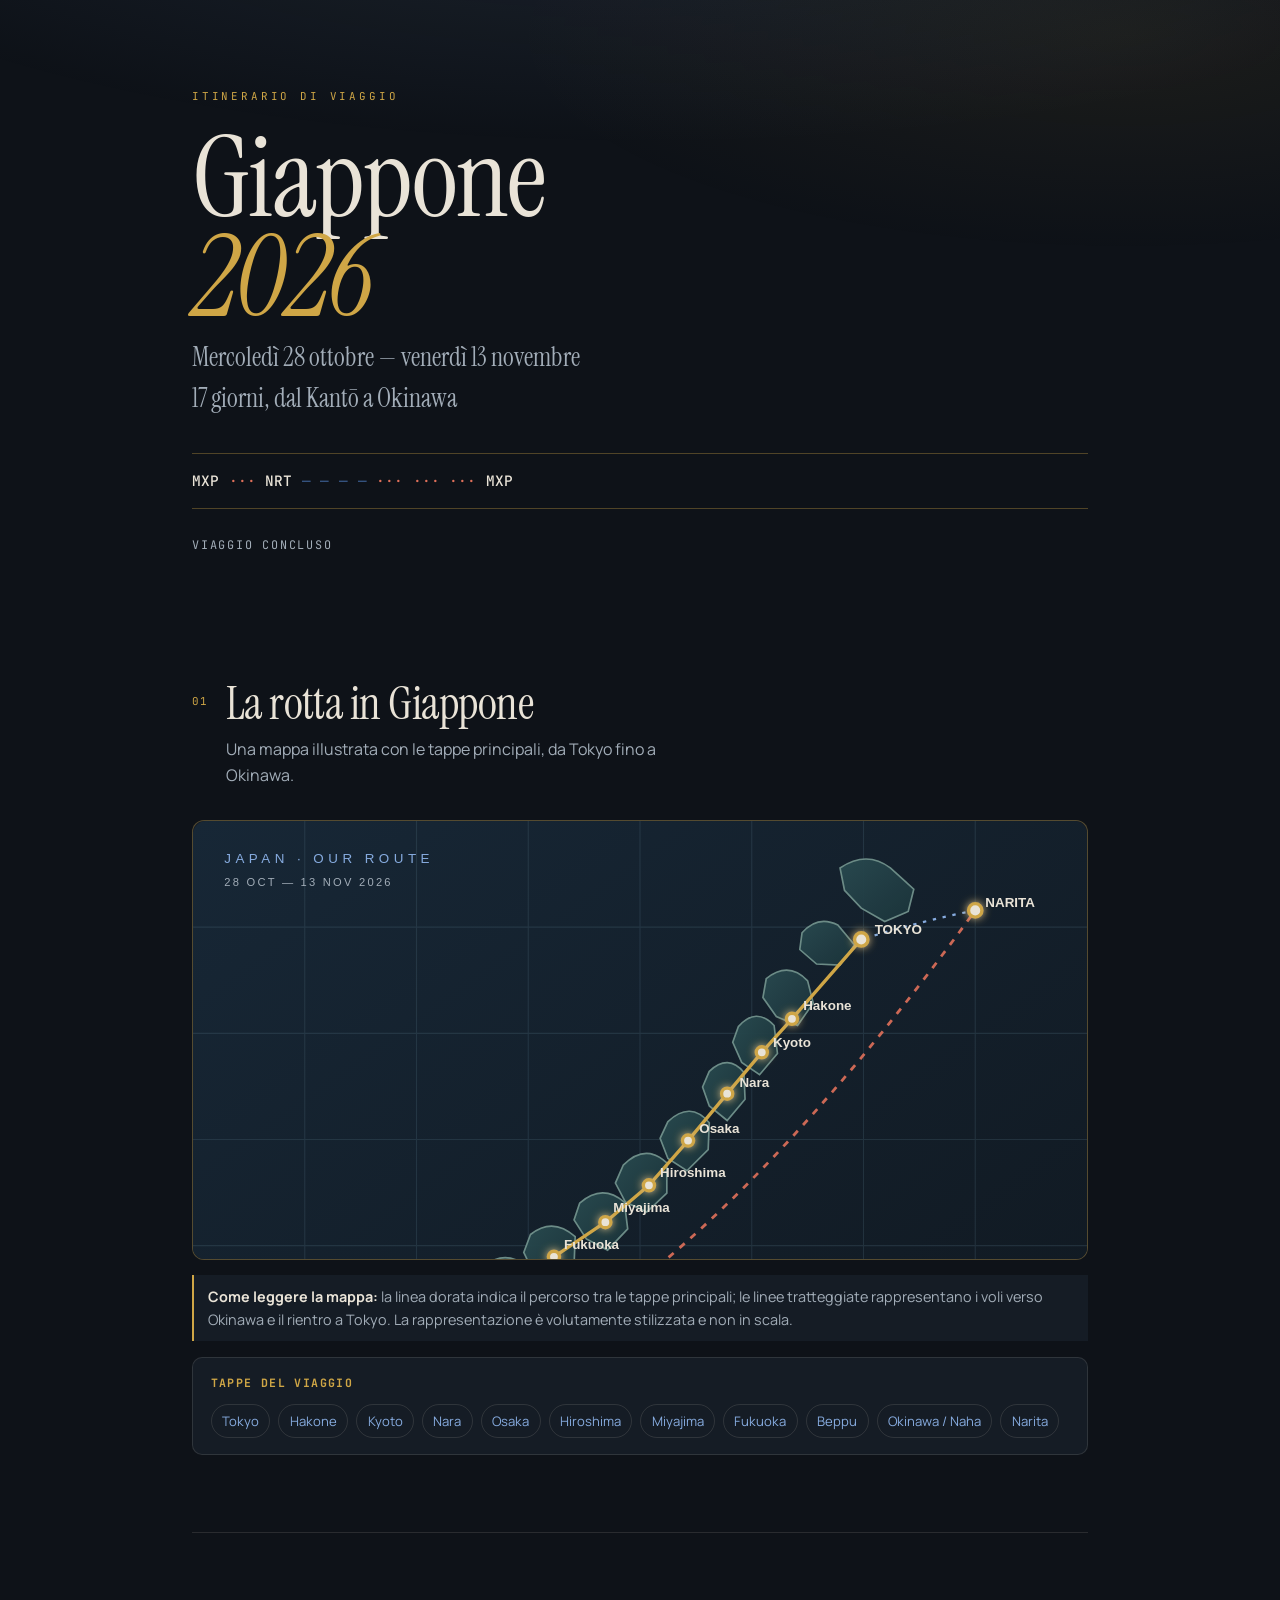
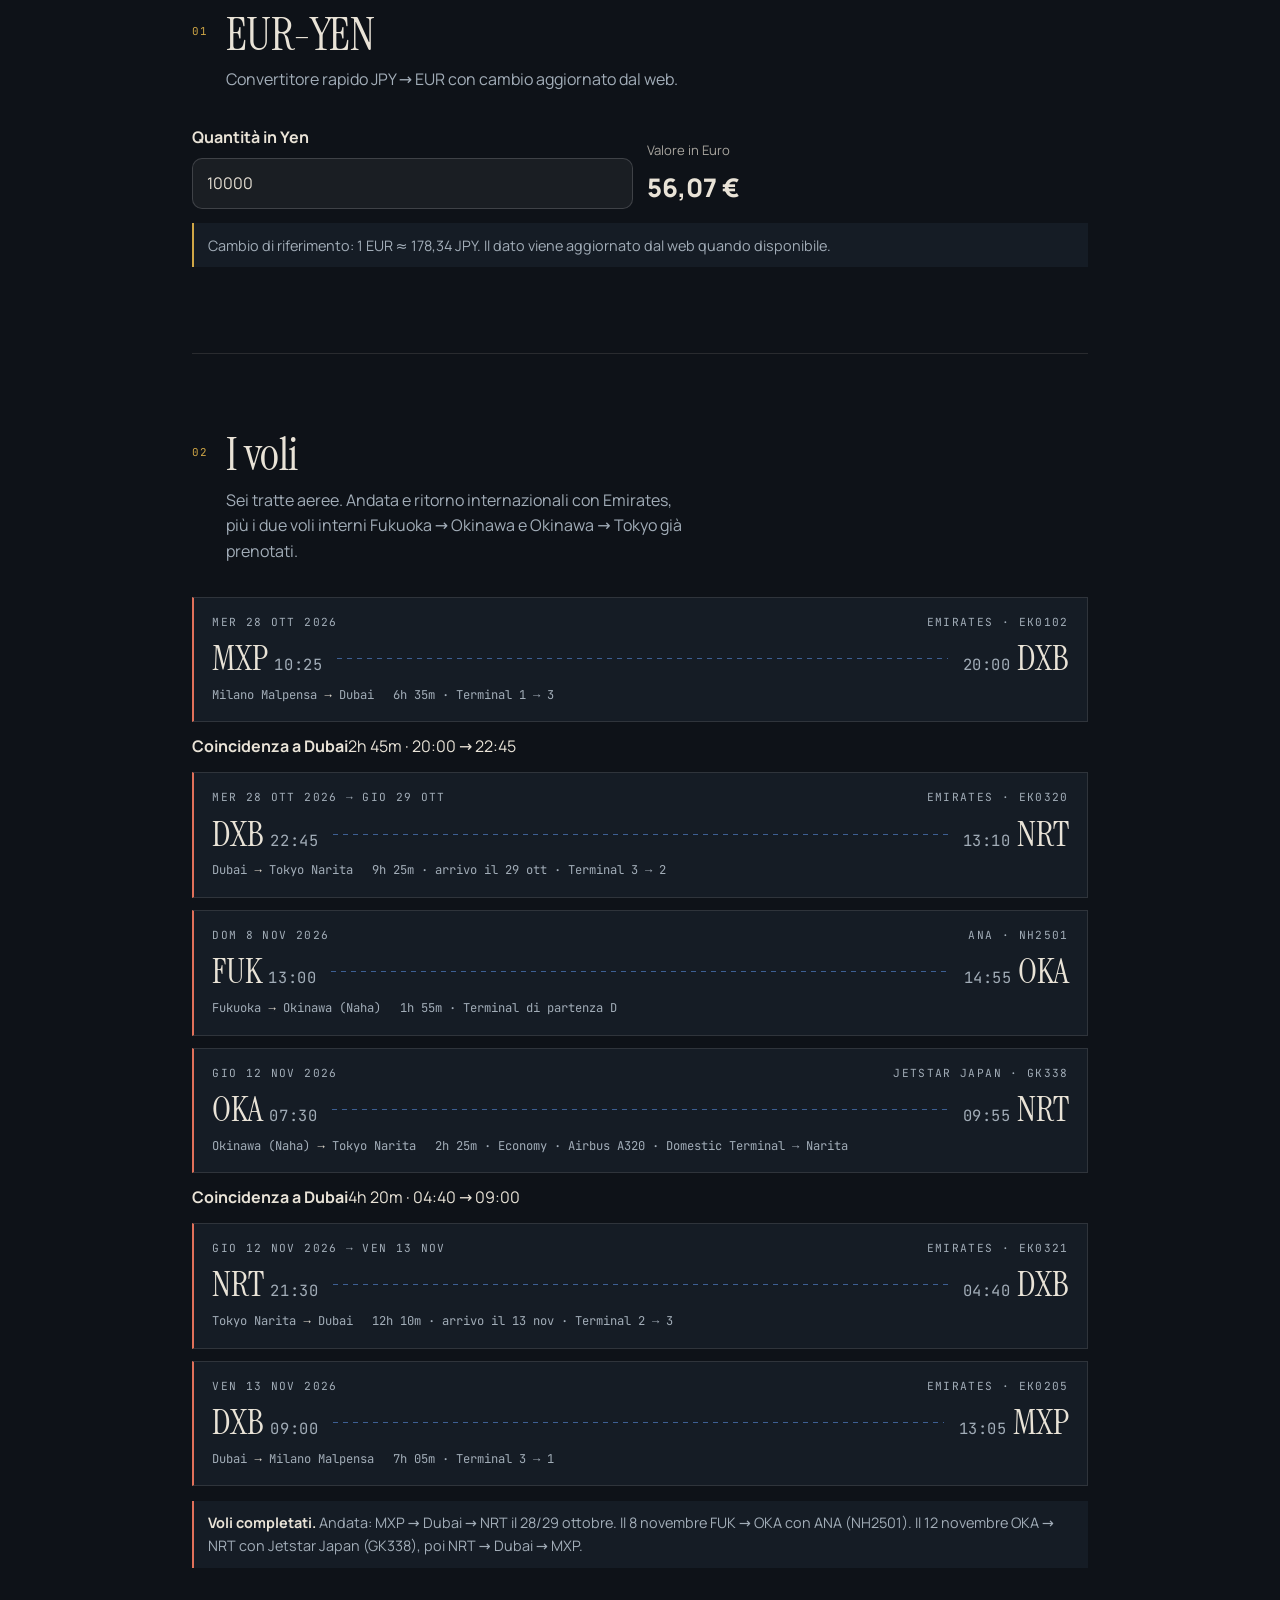
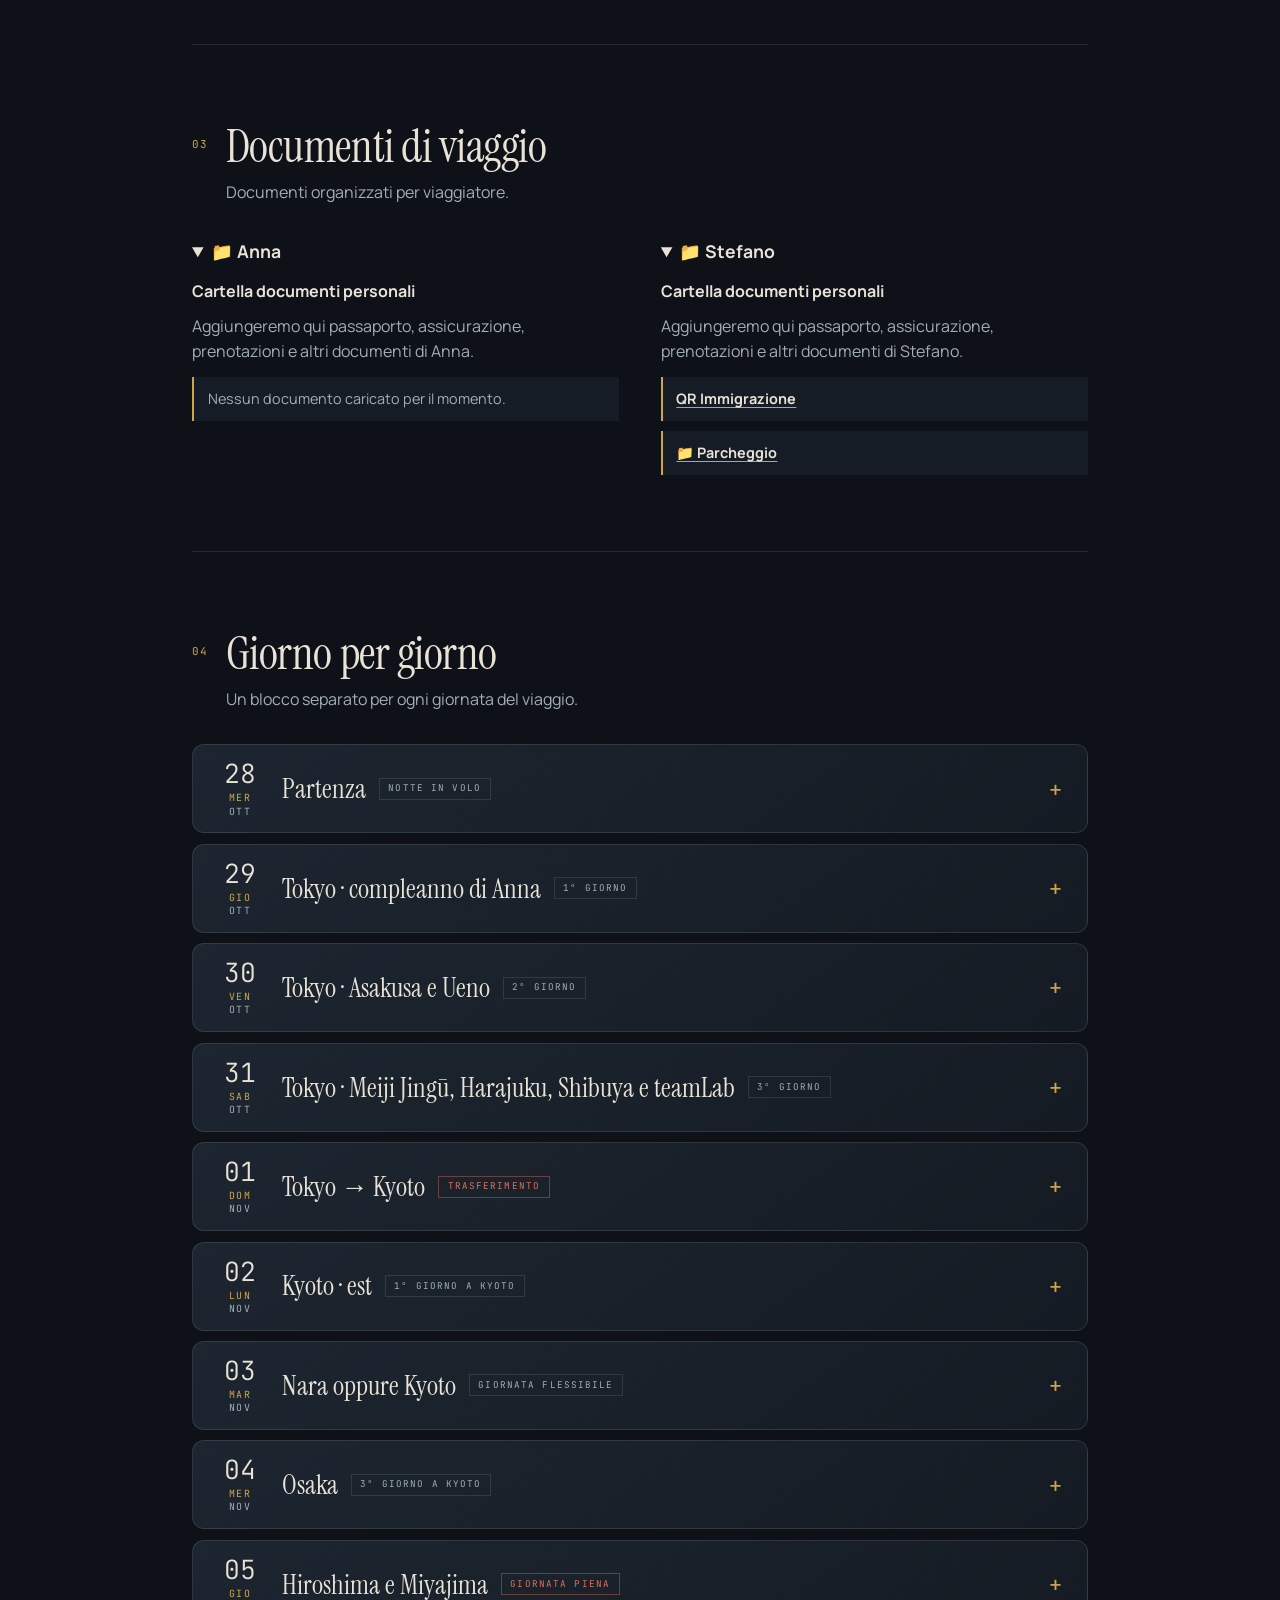
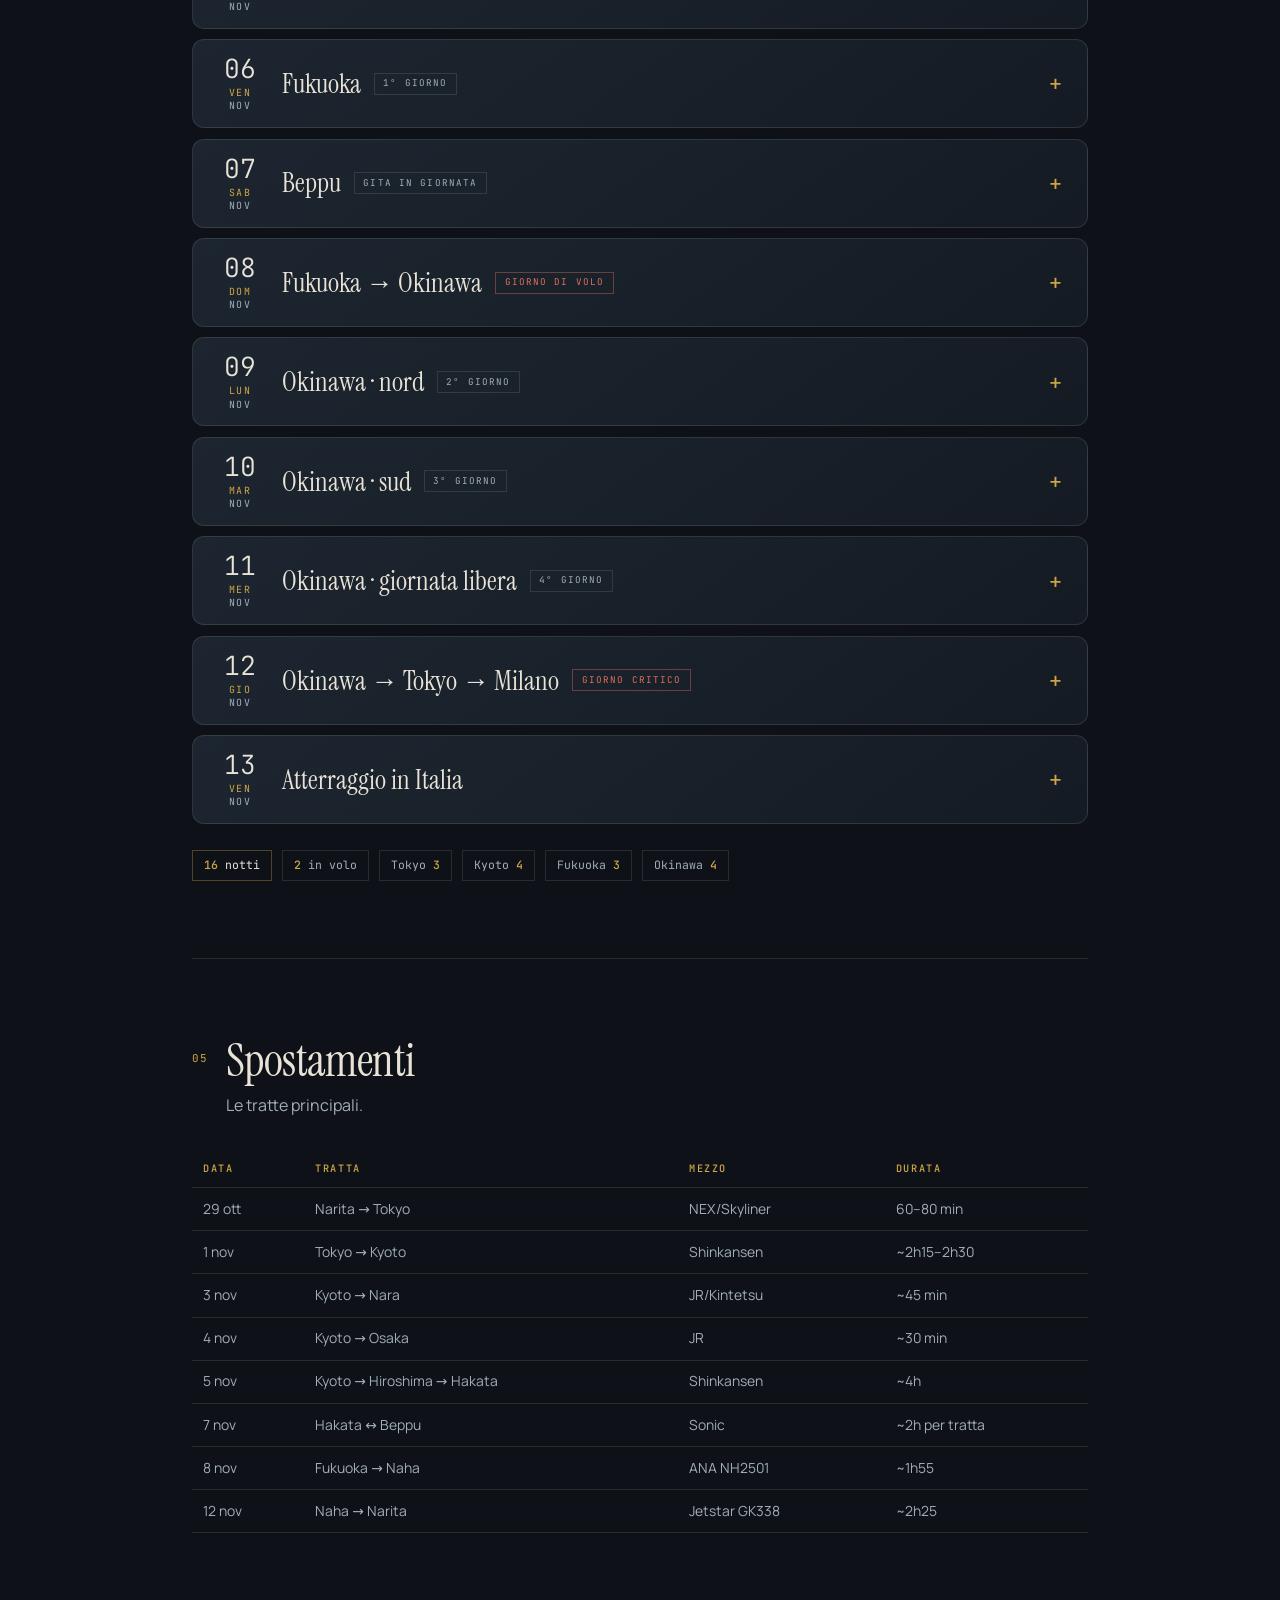
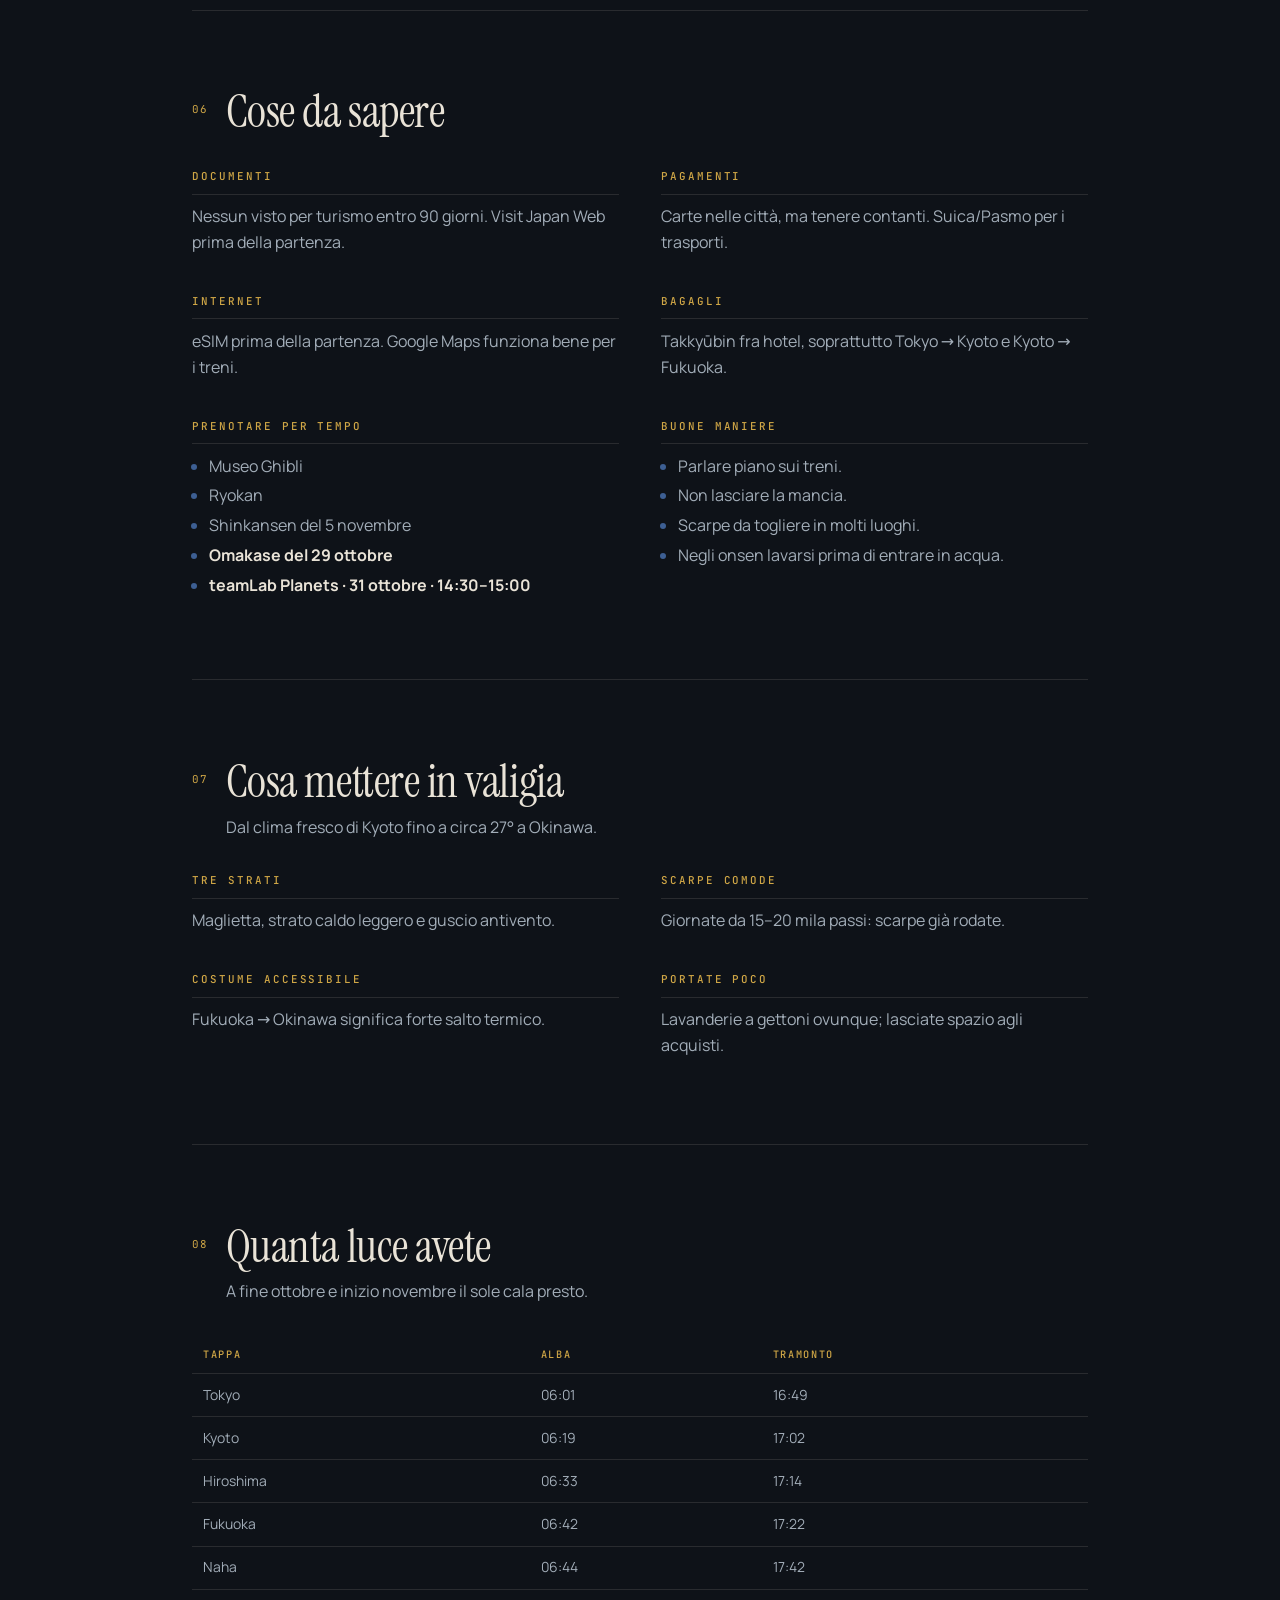
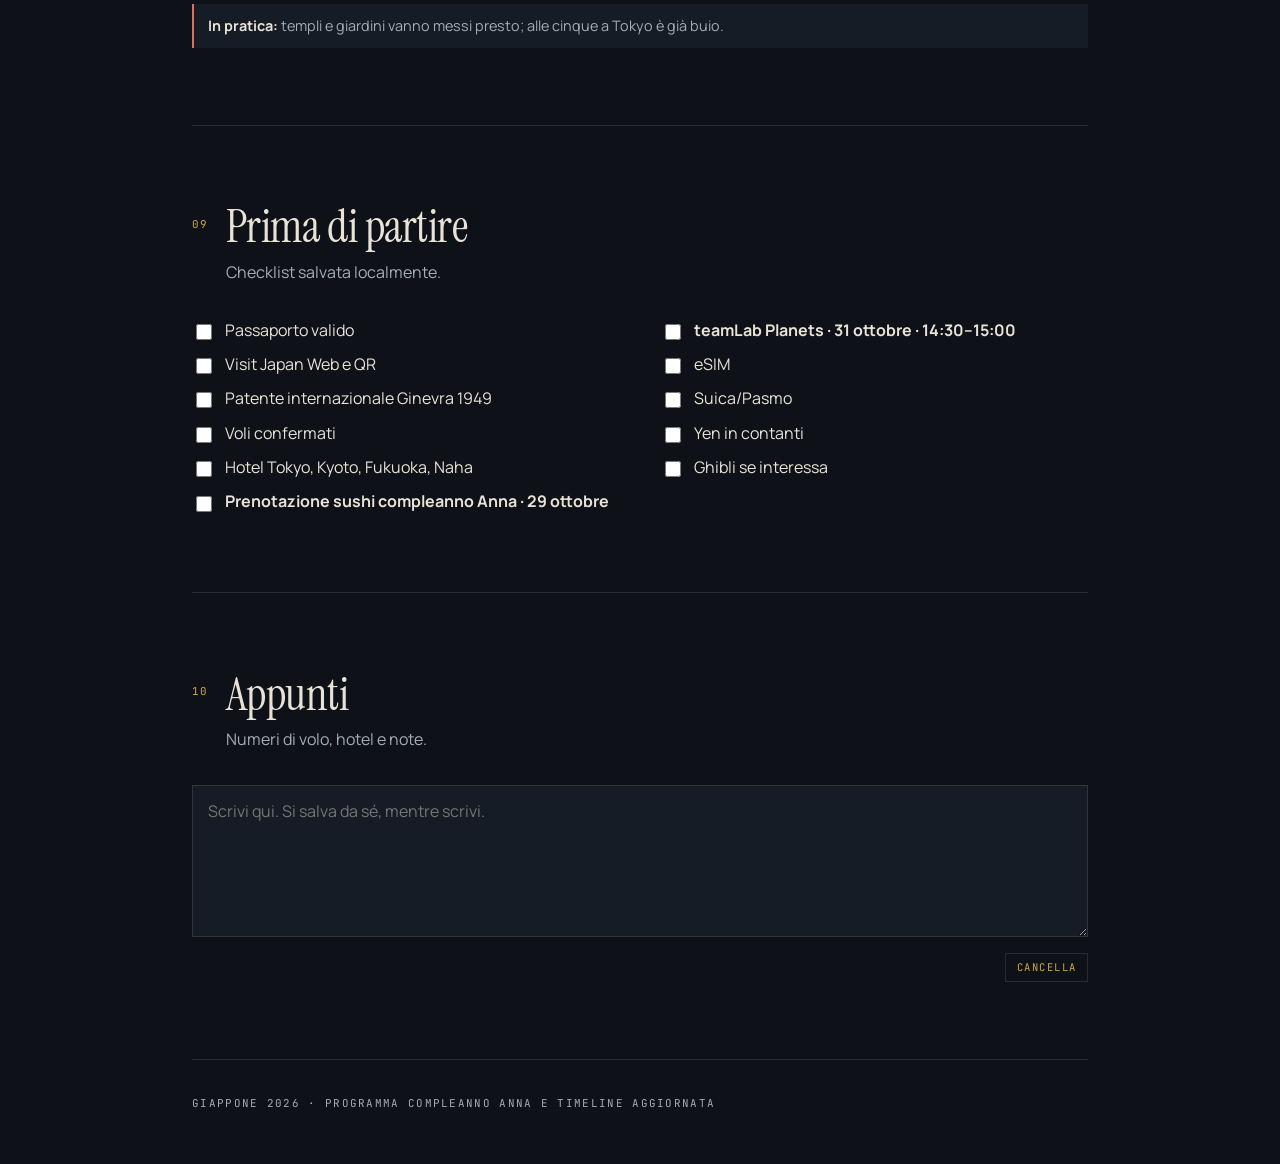
==== index.html @ b6f072f6 "Replace Google Maps embed with illustrated Japan route map" ====
<!DOCTYPE html>
<html lang="it">
<head>
<meta charset="utf-8">
<meta name="viewport" content="width=device-width, initial-scale=1">
<meta name="theme-color" content="#0e1218">
<title>Giappone 2026 · 28 ottobre – 13 novembre</title>
<meta name="description" content="Itinerario del viaggio in Giappone: Tokyo, Kyoto, Osaka, Nara, Hiroshima, Miyajima, Fukuoka, Beppu, Okinawa.">
<link rel="stylesheet" href="assets/fonts.css">
<link rel="stylesheet" href="assets/site.css">
</head>
<body>
<div class="wrap">
<header class="hero"><p class="eyebrow">Itinerario di viaggio</p><h1>Giappone<br><em>2026</em></h1><p class="dates">Mercoledì 28 ottobre — venerdì 13 novembre<br>17 giorni, dal Kantō a Okinawa</p><div class="routestrip"><b>MXP</b><i class="air">···</i><b>NRT</b><i>—</i><i>—</i><i>—</i><i>—</i><i class="air">···</i><i class="air">···</i><i class="air">···</i><b>MXP</b></div><p class="counter" id="counter"></p></header>
<section id="mappa-viaggio">
<div class="shead"><span class="idx">01</span><div><h2>La rotta in Giappone</h2><p>Una mappa illustrata con le tappe principali, da Tokyo fino a Okinawa.</p></div></div>
<div class="map-frame illustrated-map" role="img" aria-label="Mappa stilizzata del percorso in Giappone con Tokyo, Hakone, Kyoto, Nara, Osaka, Hiroshima, Miyajima, Fukuoka, Beppu e Okinawa evidenziate">
<svg viewBox="0 0 800 570" xmlns="http://www.w3.org/2000/svg" aria-labelledby="map-title map-desc">
<title id="map-title">Il nostro itinerario in Giappone</title><desc id="map-desc">Percorso schematico da Tokyo verso Kyoto, Osaka, Hiroshima, Miyajima, Fukuoka e Beppu, poi volo per Okinawa e ritorno a Tokyo Narita.</desc>
<defs><linearGradient id="sea" x1="0" y1="0" x2="1" y2="1"><stop offset="0" stop-color="#172736"/><stop offset="1" stop-color="#101820"/></linearGradient><linearGradient id="island" x1="0" y1="0" x2="1" y2="1"><stop offset="0" stop-color="#294b50"/><stop offset="1" stop-color="#1b343b"/></linearGradient><filter id="glow"><feGaussianBlur stdDeviation="4" result="blur"/><feMerge><feMergeNode in="blur"/><feMergeNode in="SourceGraphic"/></feMerge></filter></defs>
<rect width="800" height="570" rx="12" fill="url(#sea)"/>
<g fill="none" stroke="#527180" stroke-width="1" opacity=".25"><path d="M0 95H800M0 190H800M0 285H800M0 380H800M0 475H800M100 0V570M200 0V570M300 0V570M400 0V570M500 0V570M600 0V570M700 0V570"/></g>
<text x="28" y="38" fill="#86abdf" font-size="12" letter-spacing="4" font-family="sans-serif">JAPAN · OUR ROUTE</text>
<text x="28" y="58" fill="#a2adb8" font-size="10" letter-spacing="2" font-family="sans-serif">28 OCT — 13 NOV 2026</text>
<!-- silhouette of the Japanese archipelago -->
<g fill="url(#island)" stroke="#71928c" stroke-width="1.5" opacity=".95">
<path d="M579 42 Q603 26 624 42 L645 61 640 81 619 90 598 78 583 62Z"/>
<path d="M545 100 Q559 84 577 93 L592 111 579 129 558 128 543 115Z"/>
<path d="M513 141 Q533 125 550 143 L555 163 541 183 522 175 510 158Z"/>
<path d="M488 184 Q504 166 520 183 L523 208 507 227 491 216 483 198Z"/>
<path d="M462 224 Q479 208 493 225 L494 249 478 268 462 255 456 238Z"/>
<path d="M425 269 Q445 250 462 270 L461 294 442 313 425 302 418 284Z"/>
<path d="M385 308 Q405 288 424 306 L424 333 406 350 387 341 378 324Z"/>
<path d="M346 342 Q366 324 386 341 L389 365 371 384 352 374 341 357Z"/>
<path d="M302 370 Q322 354 342 372 L341 397 322 414 304 403 296 386Z"/>
<path d="M261 398 Q280 383 299 399 L298 423 279 439 261 429 253 411Z"/>
<path d="M222 426 Q241 410 258 426 L258 448 241 463 224 454 216 440Z"/>
<path d="M181 454 Q198 440 214 455 L213 474 198 487 182 478 175 465Z"/>
<path d="M145 483 Q160 469 176 483 L175 501 159 513 145 504 139 493Z"/>
<path d="M105 512 Q121 499 136 513 L133 530 118 541 104 533 99 522Z"/>
<path d="M72 535 Q84 525 96 536 L94 549 81 556 70 549Z"/>
</g>
<!-- route: land itinerary and flights -->
<path d="M598 106 L536 177 L509 207 L478 244 L443 286 L408 326 L369 359 L323 390 L278 416 L235 443 L194 468" fill="none" stroke="#cfa646" stroke-width="3" stroke-linecap="round" stroke-linejoin="round"/>
<path d="M194 468 Q152 488 111 524" fill="none" stroke="#e0705a" stroke-width="2.5" stroke-dasharray="6 6"/>
<path d="M111 524 Q360 548 700 80" fill="none" stroke="#e0705a" stroke-width="2.5" stroke-dasharray="6 7" opacity=".9"/>
<path d="M700 80 Q653 89 598 106" fill="none" stroke="#86abdf" stroke-width="2" stroke-dasharray="3 6"/>
<!-- highlighted stops -->
<g filter="url(#glow)" fill="#e9e3d7" stroke="#cfa646" stroke-width="3">
<circle cx="598" cy="106" r="6"/><circle cx="536" cy="177" r="5"/><circle cx="509" cy="207" r="5"/><circle cx="478" cy="244" r="5"/><circle cx="443" cy="286" r="5"/><circle cx="408" cy="326" r="5"/><circle cx="369" cy="359" r="5"/><circle cx="323" cy="390" r="5"/><circle cx="278" cy="416" r="5"/><circle cx="235" cy="443" r="5"/><circle cx="194" cy="468" r="5"/><circle cx="111" cy="524" r="6"/><circle cx="700" cy="80" r="6"/>
</g>
<!-- labels -->
<g font-family="sans-serif" fill="#e9e3d7" font-size="12" font-weight="600">
<text x="610" y="101">TOKYO</text><text x="546" y="169">Hakone</text><text x="519" y="202">Kyoto</text><text x="489" y="238">Nara</text><text x="453" y="279">Osaka</text><text x="418" y="319">Hiroshima</text><text x="376" y="350">Miyajima</text><text x="332" y="383">Fukuoka</text><text x="286" y="408">Beppu</text><text x="243" y="436">Kyushu</text><text x="202" y="460">Okinawa route</text><text x="120" y="520">NAHA</text><text x="709" y="77">NARITA</text>
</g>
<g font-family="sans-serif" fill="#a2adb8" font-size="10"><text x="28" y="535">Schema illustrativo · non in scala</text><text x="28" y="551">Linea oro: tappe terrestri · tratte tratteggiate: voli</text></g>
<g transform="translate(720 520)" stroke="#86abdf" fill="none" stroke-width="1.5"><path d="M0 24V0M-5 6L0 0 5 6"/><text x="0" y="38" text-anchor="middle" stroke="none" fill="#a2adb8" font-size="10" font-family="sans-serif">N</text></g>
</svg></div>
<p class="note tip"><b>Come leggere la mappa:</b> la linea dorata indica il percorso tra le tappe principali; le linee tratteggiate rappresentano i voli verso Okinawa e il rientro a Tokyo. La rappresentazione è volutamente stilizzata e non in scala.</p>
<div class="map-pins"><b>Tappe del viaggio</b><div class="map-pin-links"><a href="https://www.google.com/maps/search/?api=1&query=Tokyo%2C%20Japan" target="_blank" rel="noopener noreferrer">Tokyo</a><a href="https://www.google.com/maps/search/?api=1&query=Hakone%2C%20Japan" target="_blank" rel="noopener noreferrer">Hakone</a><a href="https://www.google.com/maps/search/?api=1&query=Kyoto%2C%20Japan" target="_blank" rel="noopener noreferrer">Kyoto</a><a href="https://www.google.com/maps/search/?api=1&query=Nara%2C%20Japan" target="_blank" rel="noopener noreferrer">Nara</a><a href="https://www.google.com/maps/search/?api=1&query=Osaka%2C%20Japan" target="_blank" rel="noopener noreferrer">Osaka</a><a href="https://www.google.com/maps/search/?api=1&query=Hiroshima%2C%20Japan" target="_blank" rel="noopener noreferrer">Hiroshima</a><a href="https://www.google.com/maps/search/?api=1&query=Miyajima%2C%20Japan" target="_blank" rel="noopener noreferrer">Miyajima</a><a href="https://www.google.com/maps/search/?api=1&query=Fukuoka%2C%20Japan" target="_blank" rel="noopener noreferrer">Fukuoka</a><a href="https://www.google.com/maps/search/?api=1&query=Beppu%2C%20Japan" target="_blank" rel="noopener noreferrer">Beppu</a><a href="https://www.google.com/maps/search/?api=1&query=Naha%2C%20Okinawa%2C%20Japan" target="_blank" rel="noopener noreferrer">Okinawa / Naha</a><a href="https://www.google.com/maps/search/?api=1&query=Narita%20International%20Airport%2C%20Japan" target="_blank" rel="noopener noreferrer">Narita</a></div></div></section><section id="voli"><div class="shead"><span class="idx">01</span><div><h2>I voli</h2><p>Le tratte confermate del viaggio.</p></div></div><div class="flights">
<article class="flight reveal"><div class="flight-top"><span>Mer 28 ott</span><span>Emirates EK0102</span></div><div class="flight-mid"><span class="code">MXP <span class="mono">10:25</span></span><span class="span"></span><span class="code"><span class="mono">20:00</span> DXB</span></div><div class="flight-bot"><span>Milano Malpensa → Dubai</span><span>Emirates</span></div></article>
<article class="flight reveal"><div class="flight-top"><span>Mer 28 → gio 29 ott</span><span>Emirates EK0320</span></div><div class="flight-mid"><span class="code">DXB <span class="mono">22:45</span></span><span class="span"></span><span class="code"><span class="mono">13:10</span> NRT</span></div><div class="flight-bot"><span>Dubai → Tokyo Narita</span><span>Terminal 2</span></div></article>
<article class="flight reveal"><div class="flight-top"><span>Dom 8 nov</span><span>ANA NH2501</span></div><div class="flight-mid"><span class="code">FUK <span class="mono">13:00</span></span><span class="span"></span><span class="code"><span class="mono">14:55</span> OKA</span></div><div class="flight-bot"><span>Fukuoka → Naha</span><span>volo interno</span></div></article>
<article class="flight reveal"><div class="flight-top"><span>Gio 12 nov</span><span>Jetstar Japan GK338</span></div><div class="flight-mid"><span class="code">OKA <span class="mono">07:30</span></span><span class="span"></span><span class="code"><span class="mono">09:55</span> NRT</span></div><div class="flight-bot"><span>Naha → Tokyo Narita</span><span>mattina</span></div></article>
<article class="flight reveal"><div class="flight-top"><span>Gio 12 → ven 13 nov</span><span>Emirates EK0321</span></div><div class="flight-mid"><span class="code">NRT <span class="mono">21:30</span></span><span class="span"></span><span class="code"><span class="mono">04:40</span> DXB</span></div><div class="flight-bot"><span>Tokyo Narita → Dubai</span><span>notte in volo</span></div></article>
<article class="flight reveal"><div class="flight-top"><span>Ven 13 nov</span><span>Emirates EK0205</span></div><div class="flight-mid"><span class="code">DXB <span class="mono">09:00</span></span><span class="span"></span><span class="code"><span class="mono">13:05</span> MXP</span></div><div class="flight-bot"><span>Dubai → Milano Malpensa</span><span>atterraggio 13/11</span></div></article>
</div><p class="note warn"><b>12 novembre:</b> il volo Okinawa → Tokyo arriva a Narita alle 09:55 e il volo Emirates parte da Narita alle 21:30. Nessun cambio di aeroporto.</p></section>
<section id="itinerario"><div class="shead"><span class="idx">02</span><div><h2>Giorno per giorno</h2><p>Un blocco separato per ogni giornata del viaggio.</p></div></div><div class="days">
<article class="day air reveal"><div class="day-mark"><span class="dnum">28</span><span class="dwd">mer</span><span class="dmon">ott</span></div><div class="day-body"><div class="day-head"><h3>Partenza</h3><span class="tag">notte in volo</span></div><ul><li>Partenza da Malpensa.</li><li>Emirates via Dubai verso Tokyo.</li><li>Visit Japan Web compilato prima di partire.</li></ul><p class="leg air"><span class="m">Volo</span> MXP → DXB → NRT</p></div></article>

<article class="day reveal"><div class="day-mark"><span class="dnum">29</span><span class="dwd">gio</span><span class="dmon">ott</span></div><div class="day-body"><div class="day-head"><h3>Tokyo  · compleanno di Anna</h3><span class="tag">1° giorno</span></div><ul><li><b>13:10:</b> arrivo a Narita.</li><li><b>Dopo le 15:00:</b> check-in Airbnb: <b>1-chōme-16-2 Kotobuki, Taito City, Tokyo 111-0042</b>. Codice prenotazione <b>HM9W9X2JWM</b>.</li></ul><div class="note tip birthday-plan"><b>COMPLEANNO DI ANNA · programma</b><ul><li><b>15:00–15:45 · Check-in Airbnb:</b> bagagli, doccia e pausa dopo il volo.</li><li><b>16:00–16:40 · Asakusa:</b> Kaminarimon → Nakamise-dōri → Sensō-ji.</li><li><b>16:40–17:15 · Tramonto sul Sumida:</b> passeggiata verso il fiume e vista sul Tokyo Skytree. Tramonto circa 16:49.</li><li><b>17:15–18:15 · Brindisi:</b> aperitivo/drink tranquillo in zona Asakusa.</li><li><b>18:30–20:30 · Cena di sushi:</b> serata speciale con <b>omakase</b>. Opzioni da valutare: <b>Sushi Kanesho</b> oppure <b>Sushi Oku</b>. Prenotare in anticipo.</li><li><b>20:30–21:30 · Dopo cena:</b> passeggiata serale tra Asakusa e il Sumida, con Sensō-ji e Skytree illuminati.</li></ul><p><b>Scelta consigliata:</b> restare ad Asakusa per tutto il pomeriggio, senza correre dall'altra parte di Tokyo appena arrivati.</p><p><b>Nota prenotazione:</b> segnalare che è il compleanno di Anna e chiedere, se possibile, un piccolo dessert o una sorpresa.</p></div><p class="note warn"><b>Il sole tramonta alle 16:49.</b> Le attività all'aperto del compleanno sono quindi concentrate prima del tramonto.</p><div class="note tip shop-suggestions"><b>NEGOZI DA TENERE A MENTE · ASAKUSA</b><ul><li><b>Second hand:</b> Per il giorno di arrivo, meglio non programmare deviazioni: le zone più ricche di negozi specializzati sono Akihabara e Shinjuku. <a href="https://www.google.com/maps/search/?api=1&query=second%20hand%20shops%20near%20Asakusa%20Tokyo" target="_blank" rel="noopener noreferrer">Apri in Google Maps</a>.</li></ul></div></div></article>

<article class="day reveal"><div class="day-mark"><span class="dnum">30</span><span class="dwd">ven</span><span class="dmon">ott</span></div><div class="day-body"><div class="day-head"><h3>Tokyo  · Asakusa e Ueno</h3><span class="tag">2° giorno</span></div><ul><li><b>Mattina:</b> Asakusa e Sensō-ji presto, idealmente prima delle 8.</li><li><b>Metà giornata:</b> Ueno o Yanaka.</li><li><b>Pomeriggio:</b> Akihabara oppure Ginza, secondo i gusti.</li><li><b>Sera:</b> cena e vicoli di Omoide Yokochō o Golden Gai.</li></ul><div class="note tip shop-suggestions"><b>SHOPPING CONSIGLIATO · UENO / AKIHABARA / GINZA</b><ul><li><b>Yodobashi-Akiba:</b> Fotocamere nuove e accessori; grande reparto orologi, comodo se scegliete Akihabara. <a href="https://www.google.com/maps/search/?api=1&query=Yodobashi-Akiba%20Tokyo" target="_blank" rel="noopener noreferrer">Apri in Google Maps</a>.</li><li><b>Tokyo Camera:</b> Fotocamere usate e compatte; da valutare insieme al giro di Akihabara. <a href="https://www.google.com/maps/search/?api=1&query=Tokyo%20Camera%20Akihabara" target="_blank" rel="noopener noreferrer">Apri in Google Maps</a>.</li><li><b>YK Akihabara:</b> Carte Pokémon singole, prodotti sigillati e carte gradate. <a href="https://www.google.com/maps/search/?api=1&query=Trading%20Card%20Shop%20YK%20Akihabara" target="_blank" rel="noopener noreferrer">Apri in Google Maps</a>.</li><li><b>Card Labo Radio Kaikan:</b> Negozio di carte collezionabili nell’edificio Radio Kaikan, vicino alla stazione. <a href="https://www.google.com/maps/search/?api=1&query=Card%20Labo%20Akihabara%20Radio%20Kaikan" target="_blank" rel="noopener noreferrer">Apri in Google Maps</a>.</li><li><b>Map Camera:</b> Grande scelta di fotocamere e obiettivi usati; è a Shinjuku, quindi richiede una deviazione se scegliete Akihabara. <a href="https://www.google.com/maps/search/?api=1&query=Map%20Camera%20Shinjuku" target="_blank" rel="noopener noreferrer">Apri in Google Maps</a>.</li></ul></div></div></article>

<article class="day reveal"><div class="day-mark"><span class="dnum">31</span><span class="dwd">sab</span><span class="dmon">ott</span></div><div class="day-body"><div class="day-head"><h3>Tokyo  · Meiji Jingū, Harajuku, Shibuya e teamLab</h3><span class="tag">3° giorno</span></div><ul><li><b>Mattina:</b> Meiji Jingū nel bosco, poi Harajuku e Omotesandō.</li><li><b>14:30–15:00 · teamLab Planets:</b> <b>prenotazione effettuata</b>. Presentarsi nella finestra di ingresso indicata dalla prenotazione.</li><li><b>Pomeriggio/sera:</b> Shibuya e attraversamento di Shibuya Crossing.</li><li><b>Sera:</b> cena a Shibuya oppure rientro verso Asakusa.</li></ul><p class="note tip"><b>Prenotazione teamLab Planets:</b> ingresso fissato per la fascia <b>14:30–15:00 del 31 ottobre</b>.</p><p class="note warn"><b>Il sole tramonta alle 16:49.</b> Le attività all'aperto vanno concentrate nella prima parte della giornata.</p><div class="note tip shop-suggestions"><b>SHOPPING CONSIGLIATO · SHIBUYA / HARAJUKU</b><ul><li><b>Pokémon Center Shibuya:</b> Prodotti ufficiali Pokémon e carte sigillate, dentro Shibuya PARCO. <a href="https://www.google.com/maps/search/?api=1&query=Pok%C3%A9mon%20Center%20Shibuya%20PARCO" target="_blank" rel="noopener noreferrer">Apri in Google Maps</a>.</li><li><b>MINT Shibuya:</b> Negozio di carte collezionabili, utile per cercare singole e carte da collezione; nello stesso edificio di Pokémon Center. <a href="https://www.google.com/maps/search/?api=1&query=MINT%20Shibuya%20PARCO" target="_blank" rel="noopener noreferrer">Apri in Google Maps</a>.</li><li><b>Kindal Shibuya:</b> Second hand di abbigliamento e accessori di marca, in zona Shibuya. <a href="https://www.google.com/maps/search/?api=1&query=Kindal%20Shibuya%20Tokyo" target="_blank" rel="noopener noreferrer">Apri in Google Maps</a>.</li><li><b>KOMEHYO Shibuya:</b> Da valutare per orologi e articoli di lusso usati, se avete tempo dopo teamLab e Shibuya. <a href="https://www.google.com/maps/search/?api=1&query=KOMEHYO%20Shibuya%20watch" target="_blank" rel="noopener noreferrer">Apri in Google Maps</a>.</li></ul></div></div></article>

<article class="day reveal"><div class="day-mark"><span class="dnum">01</span><span class="dwd">dom</span><span class="dmon">nov</span></div><div class="day-body"><div class="day-head"><h3>Tokyo → Kyoto </h3><span class="tag hot">trasferimento</span></div><ul><li><b>Mattina:</b> partenza da Tokyo in direzione Kyoto.</li><li><b>Pranzo:</b> durante il trasferimento o all’arrivo, in base agli orari del treno.</li><li><b>Pomeriggio:</b> arrivo a Kyoto e check-in nell’Airbnb con vasca.</li><li><b>Resto della giornata:</b> sistemazione e prima passeggiata in zona.</li></ul><div class="note tip"><b>PRENOTAZIONE AIRBNB · KYOTO CON VASCA</b><p><b>Check-in previsto il 1° novembre.</b> <a href="https://maps.app.goo.gl/G6eaa7CuoemL8wwk9?g_st=iw" target="_blank" rel="noopener noreferrer"><b>Apri posizione su Google Maps</b></a></p></div><div class="note tip shop-suggestions"><b>SHOPPING CONSIGLIATO · CENTRO DI KYOTO</b><ul><li><b>Naniwa Camera Kyoto:</b> Negozio di fotocamere e obiettivi, con anche attrezzatura usata; da visitare se aperto al vostro arrivo. <a href="https://www.google.com/maps/search/?api=1&query=Naniwa%20Camera%20Kyoto%20Store" target="_blank" rel="noopener noreferrer">Apri in Google Maps</a>.</li><li><b>KINDAL Kyoto:</b> Second hand di abbigliamento, borse e accessori di marca nella zona commerciale centrale. <a href="https://www.google.com/maps/search/?api=1&query=KINDAL%20Kyoto%20Teramachi" target="_blank" rel="noopener noreferrer">Apri in Google Maps</a>.</li><li><b>WATCH SQUARE / EDION Kawaramachi:</b> Punto comodo per guardare orologi giapponesi e altri marchi in centro. <a href="https://www.google.com/maps/search/?api=1&query=WATCH%20SQUARE%20EDION%20Kyoto%20Shijo%20Kawaramachi" target="_blank" rel="noopener noreferrer">Apri in Google Maps</a>.</li><li><b>Pokémon Center Kyoto:</b> Per prodotti ufficiali e carte Pokémon, nel centro commerciale SUINA Muromachi. <a href="https://www.google.com/maps/search/?api=1&query=Pok%C3%A9mon%20Center%20Kyoto%20SUINA%20Muromachi" target="_blank" rel="noopener noreferrer">Apri in Google Maps</a>.</li></ul></div></div></article>

<article class="day reveal"><div class="day-mark"><span class="dnum">02</span><span class="dwd">lun</span><span class="dmon">nov</span></div><div class="day-body"><div class="day-head"><h3>Kyoto · est</h3><span class="tag">1° giorno a Kyoto</span></div><ul><li><b>Mattina presto:</b> Fushimi Inari.</li><li><b>Mezza giornata:</b> Kiyomizu-dera e discesa per Sannenzaka.</li><li><b>Ore 9:30 oppure 13:30:</b> provare a prenotare al ristorante <b>Kichi Kichi Omurice</b> — <a href="https://kichikichi.com/" target="_blank" rel="noopener noreferrer"><b>sito ufficiale e prenotazioni</b></a>.</li><li><b>15:00 · Kyoto: cerimonia del tè</b></li><li><b>Pomeriggio/sera:</b> Gion e centro di Kyoto.</li><li><b>Fine giornata:</b> check-in al Smart Place Inn Kyoto Nijojo Horikawa, prenotazione tramite Booking.</li></ul><div class="note tip"><b>PRENOTAZIONE BOOKING · SMART PLACE INN KYOTO NIJOJO HORIKAWA</b><p><b>Check-in il 2 novembre.</b> <a href="https://maps.app.goo.gl/owDSGYuTPewA7wMQ6" target="_blank" rel="noopener noreferrer"><b>Apri posizione su Google Maps</b></a></p></div><p class="note tip"><b>Posizione:</b> <a href="https://www.google.com/maps/search/?api=1&query=3-ch%C5%8Dme-334%20Kiyomizu%2C%20Higashiyama%20Ward%2C%20Kyoto%2C%20605-0862%2C%20Japan" target="_blank" rel="noopener noreferrer">Apri posizione su Google Maps</a></p><div class="note tip shop-suggestions"><b>NEGOZI VICINO AL CENTRO · DOPO GION</b><ul><li><b>Naniwa Camera Kyoto:</b> Per fotocamere e obiettivi, meglio combinarlo con il passaggio in centro/Kawaramachi. <a href="https://www.google.com/maps/search/?api=1&query=Naniwa%20Camera%20Kyoto%20Store" target="_blank" rel="noopener noreferrer">Apri in Google Maps</a>.</li><li><b>KINDAL Kyoto:</b> Second hand di marca nella galleria commerciale Teramachi, adatta al rientro verso il centro. <a href="https://www.google.com/maps/search/?api=1&query=KINDAL%20Kyoto%20Teramachi" target="_blank" rel="noopener noreferrer">Apri in Google Maps</a>.</li><li><b>WATCH SQUARE / EDION:</b> Per orologi, in zona Shijo-Kawaramachi. <a href="https://www.google.com/maps/search/?api=1&query=WATCH%20SQUARE%20EDION%20Kyoto%20Shijo%20Kawaramachi" target="_blank" rel="noopener noreferrer">Apri in Google Maps</a>.</li><li><b>Pokémon Center Kyoto:</b> Carte e merchandising ufficiale; controllate disponibilità e regole di vendita. <a href="https://www.google.com/maps/search/?api=1&query=Pok%C3%A9mon%20Center%20Kyoto%20SUINA%20Muromachi" target="_blank" rel="noopener noreferrer">Apri in Google Maps</a>.</li></ul></div></div></article>

<article class="day reveal"><div class="day-mark"><span class="dnum">03</span><span class="dwd">mar</span><span class="dmon">nov</span></div><div class="day-body"><div class="day-head"><h3>Nara  oppure Kyoto </h3><span class="tag">giornata flessibile</span></div><p><b>Opzione A · Nara:</b></p><ul><li>Treno per Nara, circa 45 minuti.</li><li>Tōdai-ji con il Grande Buddha, cervi del parco e Kasuga Taisha.</li><li>Rientro a Kyoto nel pomeriggio.</li></ul><p><b>Opzione B · Giornata a Kyoto:</b></p><ul><li>Arashiyama e foresta di bambù al mattino.</li><li>Tenryū-ji e passeggiata lungo il fiume Katsura.</li><li>Nel pomeriggio, Nishiki Market oppure il Castello Nijō.</li></ul><p class="note warn"><b>3 novembre:</b> festa nazionale, aspettatevi molta gente in entrambe le destinazioni.</p><div class="note tip shop-suggestions"><b>SE SCEGLIETE LA GIORNATA A KYOTO</b><ul><li><b>KINDAL Kyoto:</b> Second hand di marca in zona Teramachi/Kawaramachi. <a href="https://www.google.com/maps/search/?api=1&query=KINDAL%20Kyoto%20Teramachi" target="_blank" rel="noopener noreferrer">Apri in Google Maps</a>.</li><li><b>WATCH SQUARE / EDION:</b> Orologi in centro, comodo vicino a Shijo-Kawaramachi. <a href="https://www.google.com/maps/search/?api=1&query=WATCH%20SQUARE%20EDION%20Kyoto%20Shijo%20Kawaramachi" target="_blank" rel="noopener noreferrer">Apri in Google Maps</a>.</li><li><b>Pokémon Center Kyoto:</b> Carte e merchandising ufficiale nel centro. <a href="https://www.google.com/maps/search/?api=1&query=Pok%C3%A9mon%20Center%20Kyoto%20SUINA%20Muromachi" target="_blank" rel="noopener noreferrer">Apri in Google Maps</a>.</li><li><b>Naniwa Camera Kyoto:</b> Fotocamere e obiettivi usati; verificate orari prima di andare. <a href="https://www.google.com/maps/search/?api=1&query=Naniwa%20Camera%20Kyoto%20Store" target="_blank" rel="noopener noreferrer">Apri in Google Maps</a>.</li></ul></div></div></article>

<article class="day reveal"><div class="day-mark"><span class="dnum">04</span><span class="dwd">mer</span><span class="dmon">nov</span></div><div class="day-body"><div class="day-head"><h3>Osaka </h3><span class="tag">3° giorno a Kyoto</span></div><ul><li>Treno Kyoto → Osaka, circa 30 minuti.</li><li>Castello di Osaka.</li><li>Mercato di Kuromon.</li><li>Sera a Dōtonbori: street food e luci della città.</li><li>Rientro a Kyoto.</li></ul></div></article>

<article class="day reveal"><div class="day-mark"><span class="dnum">05</span><span class="dwd">gio</span><span class="dmon">nov</span></div><div class="day-body"><div class="day-head"><h3>Hiroshima  e Miyajima </h3><span class="tag hot">giornata piena</span></div><ul><li><b>Mattina:</b> check-out dallo Smart Place Inn Kyoto Nijojo Horikawa.</li><li>Kyoto → Hiroshima in shinkansen.</li><li>Parco e Museo della Pace.</li><li>Miyajima e torii nell'acqua, secondo la marea.</li><li>Hiroshima → Hakata in shinkansen.</li><li><b>Fine giornata:</b> check-in Airbnb a Hakata (Fukuoka).</li></ul><div class="note tip"><b>PRENOTAZIONE AIRBNB · HAKATA, FUKUOKA</b><p><b>Check-in il 5 novembre.</b> <a href="https://maps.app.goo.gl/xz38q7JgEDZeq9yc9?g_st=iw" target="_blank" rel="noopener noreferrer"><b>Apri posizione su Google Maps</b></a></p></div></div></article>

<article class="day reveal"><div class="day-mark"><span class="dnum">06</span><span class="dwd">ven</span><span class="dmon">nov</span></div><div class="day-body"><div class="day-head"><h3>Fukuoka </h3><span class="tag">1° giorno</span></div><ul><li>Ōhori Park.</li><li>Santuario Kushida.</li><li>Quartiere Nakasu.</li><li>Sera nei <i>yatai</i>, i chioschi gastronomici lungo il fiume.</li></ul></div></article>

<article class="day reveal"><div class="day-mark"><span class="dnum">07</span><span class="dwd">sab</span><span class="dmon">nov</span></div><div class="day-body"><div class="day-head"><h3>Beppu </h3><span class="tag">gita in giornata</span></div><ul><li>Treno da Hakata verso Beppu.</li><li>Visita dei principali <i>jigoku</i> (inferni termali).</li><li>Onsen e tempo per rilassarsi.</li><li>Rientro a Fukuoka in serata.</li></ul></div></article>

<article class="day reveal"><div class="day-mark"><span class="dnum">08</span><span class="dwd">dom</span><span class="dmon">nov</span></div><div class="day-body"><div class="day-head"><h3>Fukuoka → Okinawa </h3><span class="tag hot">giorno di volo</span></div><ul><li><b>Mattina:</b> check-out dall’Airbnb di Hakata prima del trasferimento in aeroporto.</li><li><b>Prima del volo:</b> trasferimento in aeroporto.</li><li><b>13:00:</b> ANA NH2501 Fukuoka → Naha.</li><li><b>14:55:</b> arrivo a Naha.</li><li><b>Pomeriggio:</b> arrivo a Naha e trasferimento in hotel.</li><li><b>Sera:</b> check-in al Comfort Hotel Naha Prefectural Office e cena in zona.</li></ul><div class="note tip"><b>PRENOTAZIONE BOOKING · COMFORT HOTEL NAHA PREFECTURAL OFFICE</b><p><b>Check-in la sera dell’8 novembre.</b> <a href="https://www.booking.com/hotel/jp/comfort-naha-prefectural-office.it.html" target="_blank" rel="noopener noreferrer"><b>Apri prenotazione su Booking.com</b></a> · <a href="https://maps.app.goo.gl/i6eUnG2HmHCyi4APA" target="_blank" rel="noopener noreferrer"><b>Apri posizione su Google Maps</b></a></p></div><p class="leg air"><span class="m">Volo</span> FUK → OKA</p></div></article>

<article class="day reveal"><div class="day-mark"><span class="dnum">09</span><span class="dwd">lun</span><span class="dmon">nov</span></div><div class="day-body"><div class="day-head"><h3>Okinawa  · nord</h3><span class="tag">2° giorno</span></div><ul><li>Churaumi Aquarium.</li><li>Manzamo.</li><li>Kouri Island e ponte panoramico.</li><li>Rientro verso Naha in serata.</li></ul><p class="note warn"><b>Auto consigliata:</b> fuori Naha è molto più comoda dei bus.</p></div></article>

<article class="day reveal"><div class="day-mark"><span class="dnum">10</span><span class="dwd">mar</span><span class="dmon">nov</span></div><div class="day-body"><div class="day-head"><h3>Okinawa  · sud</h3><span class="tag">3° giorno</span></div><ul><li>Shuri e castello.</li><li>Peace Memorial Park.</li><li>Sefa-utaki.</li><li>Rientro a Naha.</li></ul><p class="note warn"><b>Patente:</b> per guidare serve il permesso internazionale secondo il modello Ginevra 1949.</p></div></article>

<article class="day reveal"><div class="day-mark"><span class="dnum">11</span><span class="dwd">mer</span><span class="dmon">nov</span></div><div class="day-body"><div class="day-head"><h3>Okinawa  · giornata libera</h3><span class="tag">4° giorno</span></div><ul><li>Giornata dedicata al mare e al relax.</li><li>Alternativa: escursione alle Kerama se il meteo e il mare lo permettono.</li><li>Ultima sera a Naha e preparazione dei bagagli per il volo del mattino.</li></ul></div></article>

<article class="day air reveal"><div class="day-mark"><span class="dnum">12</span><span class="dwd">gio</span><span class="dmon">nov</span></div><div class="day-body"><div class="day-head"><h3>Okinawa → Tokyo → Milano</h3><span class="tag hot">giorno critico</span></div><ul><li><b>07:30:</b> Jetstar GK338 Naha → Narita.</li><li><b>09:55:</b> arrivo a Narita.</li><li><b>Durante il giorno:</b> tempo libero a Tokyo/Narita.</li><li><b>21:30:</b> Emirates EK0321 Narita → Dubai.</li></ul><p class="leg air"><span class="m">Volo</span> OKA → NRT → DXB</p></div></article>

<article class="day reveal"><div class="day-mark"><span class="dnum">13</span><span class="dwd">ven</span><span class="dmon">nov</span></div><div class="day-body"><div class="day-head"><h3>Atterraggio in Italia</h3></div><ul><li><b>09:00:</b> Emirates EK0205 Dubai → Milano Malpensa.</li><li><b>13:05:</b> arrivo a Malpensa.</li></ul><p class="leg air"><span class="m">Volo</span> DXB → MXP</p></div></article>
</div><div class="ledger"><span class="tot"><b>16</b> notti</span><span><b>2</b> in volo</span><span>Tokyo <b>3</b></span><span>Kyoto <b>4</b></span><span>Fukuoka <b>3</b></span><span>Okinawa <b>4</b></span></div></section>
<section id="spostamenti"><div class="shead"><span class="idx">03</span><div><h2>Spostamenti</h2><p>Le tratte principali.</p></div></div><div class="tablewrap"><table><thead><tr><th>Data</th><th>Tratta</th><th>Mezzo</th><th>Durata</th></tr></thead><tbody><tr><td>29 ott</td><td>Narita → Tokyo</td><td>NEX/Skyliner</td><td>60–80 min</td></tr><tr><td>1 nov</td><td>Tokyo → Kyoto</td><td>Shinkansen</td><td>~2h15–2h30</td></tr><tr><td>3 nov</td><td>Kyoto → Nara</td><td>JR/Kintetsu</td><td>~45 min</td></tr><tr><td>4 nov</td><td>Kyoto → Osaka</td><td>JR</td><td>~30 min</td></tr><tr><td>5 nov</td><td>Kyoto → Hiroshima → Hakata</td><td>Shinkansen</td><td>~4h</td></tr><tr><td>7 nov</td><td>Hakata ↔ Beppu</td><td>Sonic</td><td>~2h per tratta</td></tr><tr><td>8 nov</td><td>Fukuoka → Naha</td><td>ANA NH2501</td><td>~1h55</td></tr><tr><td>12 nov</td><td>Naha → Narita</td><td>Jetstar GK338</td><td>~2h25</td></tr></tbody></table></div></section>
<section id="pratico"><div class="shead"><span class="idx">04</span><div><h2>Cose da sapere</h2></div></div><div class="grid"><div class="card reveal"><h4>Documenti</h4><p>Nessun visto per turismo entro 90 giorni. Visit Japan Web prima della partenza.</p></div><div class="card reveal"><h4>Pagamenti</h4><p>Carte nelle città, ma tenere contanti. Suica/Pasmo per i trasporti.</p></div><div class="card reveal"><h4>Internet</h4><p>eSIM prima della partenza. Google Maps funziona bene per i treni.</p></div><div class="card reveal"><h4>Bagagli</h4><p>Takkyūbin fra hotel, soprattutto Tokyo → Kyoto e Kyoto → Fukuoka.</p></div><div class="card reveal"><h4>Prenotare per tempo</h4><ul><li>Auto Okinawa</li><li>Museo Ghibli</li><li>Ryokan</li><li>Shinkansen del 5 novembre</li><li><b>Omakase del 29 ottobre</b></li><li><b>teamLab Planets · 31 ottobre · 14:30–15:00</b></li></ul></div><div class="card reveal"><h4>Buone maniere</h4><ul><li>Parlare piano sui treni.</li><li>Non lasciare la mancia.</li><li>Scarpe da togliere in molti luoghi.</li><li>Negli onsen lavarsi prima di entrare in acqua.</li></ul></div></div></section>
<section id="abbigliamento"><div class="shead"><span class="idx">05</span><div><h2>Cosa mettere in valigia</h2><p>Dal clima fresco di Kyoto fino a circa 27° a Okinawa.</p></div></div><div class="grid"><div class="card reveal"><h4>Tre strati</h4><p>Maglietta, strato caldo leggero e guscio antivento.</p></div><div class="card reveal"><h4>Scarpe comode</h4><p>Giornate da 15–20 mila passi: scarpe già rodate.</p></div><div class="card reveal"><h4>Costume accessibile</h4><p>Fukuoka → Okinawa significa forte salto termico.</p></div><div class="card reveal"><h4>Portate poco</h4><p>Lavanderie a gettoni ovunque; lasciate spazio agli acquisti.</p></div></div></section>
<section id="luce"><div class="shead"><span class="idx">06</span><div><h2>Quanta luce avete</h2><p>A fine ottobre e inizio novembre il sole cala presto.</p></div></div><div class="tablewrap"><table><thead><tr><th>Tappa</th><th>Alba</th><th>Tramonto</th></tr></thead><tbody><tr><td>Tokyo</td><td>06:01</td><td>16:49</td></tr><tr><td>Kyoto</td><td>06:19</td><td>17:02</td></tr><tr><td>Hiroshima</td><td>06:33</td><td>17:14</td></tr><tr><td>Fukuoka</td><td>06:42</td><td>17:22</td></tr><tr><td>Naha</td><td>06:44</td><td>17:42</td></tr></tbody></table></div><p class="note warn"><b>In pratica:</b> templi e giardini vanno messi presto; alle cinque a Tokyo è già buio.</p></section>
<section id="checklist"><div class="shead"><span class="idx">07</span><div><h2>Prima di partire</h2><p>Checklist salvata localmente.</p></div></div><ul class="check"><li><label><input type="checkbox" data-k="passaporto"><span>Passaporto valido</span></label></li><li><label><input type="checkbox" data-k="vjw"><span>Visit Japan Web e QR</span></label></li><li><label><input type="checkbox" data-k="patente"><span>Patente internazionale Ginevra 1949</span></label></li><li><label><input type="checkbox" data-k="voli"><span>Voli confermati</span></label></li><li><label><input type="checkbox" data-k="hotel"><span>Hotel Tokyo, Kyoto, Fukuoka, Naha</span></label></li><li><label><input type="checkbox" data-k="auto"><span>Auto Okinawa</span></label></li><li><label><input type="checkbox" data-k="sushi"><span><b>Prenotazione sushi compleanno Anna · 29 ottobre</b></span></label></li><li><label><input type="checkbox" data-k="teamlab"><span><b>teamLab Planets · 31 ottobre · 14:30–15:00</b></span></label></li><li><label><input type="checkbox" data-k="esim"><span>eSIM</span></label></li><li><label><input type="checkbox" data-k="suica"><span>Suica/Pasmo</span></label></li><li><label><input type="checkbox" data-k="contanti"><span>Yen in contanti</span></label></li><li><label><input type="checkbox" data-k="ghibli"><span>Ghibli se interessa</span></label></li></ul></section>
<section id="appunti"><div class="shead"><span class="idx">08</span><div><h2>Appunti</h2><p>Numeri di volo, hotel e note.</p></div></div><div class="nota"><textarea data-nota="generale" placeholder="Scrivi qui. Si salva da sé, mentre scrivi."></textarea><div class="nota-bar"><span data-nota-stato="generale"></span><button type="button" data-nota-cancella="generale">Cancella</button></div></div></section>
<footer>Giappone 2026 · programma compleanno Anna e timeline aggiornata</footer>
</div><script src="assets/site.js" defer></script>
</body></html>
---- assets/fonts.css ----
/* Font self-hostati: nessuna chiamata a CDN esterni, il sito funziona anche
   scompattato da uno zip su un dominio qualunque. Otto file, 172 kB.

   Gli unicode-range non sono decorativi: dicono al browser quale file scaricare
   per quale carattere, e sono l'unico motivo per cui i macron delle
   traslitterazioni (Ōsaka, Kyūshū, takkyūbin) non cadono su un font di sistema
   in mezzo a una parola. Il file "ext" si scarica solo se in pagina c'e' un
   carattere che lo richiede. */

/* latin */
@font-face{
  font-family:"Instrument Serif";
  font-style:normal;font-weight:400;font-display:swap;
  src:url("fonts/instrumentserif.woff2") format("woff2");
  unicode-range:U+0000-00FF,U+0131,U+0152-0153,U+02BB-02BC,U+02C6,U+02DA,
                U+02DC,U+0304,U+0308,U+0329,U+2000-206F,U+20AC,U+2122,U+2191,
                U+2193,U+2212,U+2215,U+FEFF,U+FFFD;
}
/* latin-ext: qui vivono ō, ū, Ō */
@font-face{
  font-family:"Instrument Serif";
  font-style:normal;font-weight:400;font-display:swap;
  src:url("fonts/instrumentserif-ext.woff2") format("woff2");
  unicode-range:U+0100-02BA,U+02BD-02C5,U+02C7-02CC,U+02CE-02D7,U+02DD-02FF,
                U+0304,U+0308,U+0329,U+1D00-1DBF,U+1E00-1E9F,U+1EF2-1EFF,
                U+2020,U+20A0-20AB,U+20AD-20C0,U+2113,U+2C60-2C7F,U+A720-A7FF;
}
/* Il corsivo serve solo per "2026" nel titolo: niente latin-ext. */
@font-face{
  font-family:"Instrument Serif";
  font-style:italic;font-weight:400;font-display:swap;
  src:url("fonts/instrumentserif-italic.woff2") format("woff2");
}

/* Manrope e JetBrains Mono sono variabili: un file solo copre tutti i pesi. */
@font-face{
  font-family:"Manrope";
  font-style:normal;font-weight:200 800;font-display:swap;
  src:url("fonts/manrope-var.woff2") format("woff2");
  unicode-range:U+0000-00FF,U+0131,U+0152-0153,U+02BB-02BC,U+02C6,U+02DA,
                U+02DC,U+0304,U+0308,U+0329,U+2000-206F,U+20AC,U+2122,U+2191,
                U+2193,U+2212,U+2215,U+FEFF,U+FFFD;
}
@font-face{
  font-family:"Manrope";
  font-style:normal;font-weight:200 800;font-display:swap;
  src:url("fonts/manrope-var-ext.woff2") format("woff2");
  unicode-range:U+0100-02BA,U+02BD-02C5,U+02C7-02CC,U+02CE-02D7,U+02DD-02FF,
                U+0304,U+0308,U+0329,U+1D00-1DBF,U+1E00-1E9F,U+1EF2-1EFF,
                U+2020,U+20A0-20AB,U+20AD-20C0,U+2113,U+2C60-2C7F,U+A720-A7FF;
}
@font-face{
  font-family:"JetBrains Mono";
  font-style:normal;font-weight:100 800;font-display:swap;
  src:url("fonts/jetbrainsmono-var.woff2") format("woff2");
  unicode-range:U+0000-00FF,U+0131,U+0152-0153,U+02BB-02BC,U+02C6,U+02DA,
                U+02DC,U+0304,U+0308,U+0329,U+2000-206F,U+20AC,U+2122,U+2191,
                U+2193,U+2212,U+2215,U+FEFF,U+FFFD;
}
@font-face{
  font-family:"JetBrains Mono";
  font-style:normal;font-weight:100 800;font-display:swap;
  src:url("fonts/jetbrainsmono-var-ext.woff2") format("woff2");
  unicode-range:U+0100-02BA,U+02BD-02C5,U+02C7-02CC,U+02CE-02D7,U+02DD-02FF,
                U+0304,U+0308,U+0329,U+1D00-1DBF,U+1E00-1E9F,U+1EF2-1EFF,
                U+2020,U+20A0-20AB,U+20AD-20C0,U+2113,U+2C60-2C7F,U+A720-A7FF;
}

/* Subset dei soli 23 caratteri giapponesi che il sito disegna davvero:
   の 京 別 化 大 奈 宮 岡 島 広 府 文 日 本 東 根 沖 福 箱 縄 良 都 阪
   Se ne aggiungi uno VISIBILE va rigenerato il subset, altrimenti quel
   carattere cade su un font di sistema e stona. Per controllare, cerca
   [぀-ヿ一-鿿] nelle pagine e confronta con la lista qui sopra.
   Rigenerazione:
   fonts.googleapis.com/css2?family=Noto+Serif+JP:wght@400&text=<i caratteri> */
@font-face{
  font-family:"Noto Serif JP";
  font-style:normal;font-weight:400;font-display:swap;
  src:url("fonts/notoserifjp-subset.woff2") format("woff2");
  unicode-range:U+306e,U+4eac,U+5225,U+5316,U+5927,U+5948,U+5bae,U+5ca1,
                U+5cf6,U+5e83,U+5e9c,U+6587,U+65e5,U+672c,U+6771,U+6839,
                U+6c96,U+798f,U+7bb1,U+7e04,U+826f,U+90fd,U+962a;
}
---- assets/site.css ----
/* Palette urushi: fondo di lacca nero-blu, testo di seta grezza, indaco e oro.
   L'unico rosso e' il vermiglio, e serve solo per i voli e gli avvisi:
   se lo usi anche altrove smette di voler dire "attenzione". */
:root{
  --sumi:#0e1218;
  --sumi-2:#151c25;
  --sumi-3:#1e2833;
  --kinari:#e9e3d7;
  --kinari-soft:#a2adb8;
  --ai:#86abdf;
  --ai-deep:#3d5f93;
  --kin:#cfa646;
  --shu:#e0705a;
  --rule:rgba(233,227,215,.12);
  --rule-kin:rgba(207,166,70,.34);
  --rail:4.6rem;
  --pad:clamp(1.15rem,5vw,3rem);
}
*{box-sizing:border-box}
html{-webkit-text-size-adjust:100%;scroll-behavior:smooth}
@media(prefers-reduced-motion:reduce){html{scroll-behavior:auto}}
body{
  margin:0;background:var(--sumi);color:var(--kinari);
  font-family:"Manrope",system-ui,sans-serif;font-size:16px;font-weight:400;
  line-height:1.6;-webkit-font-smoothing:antialiased;
}
/* Il riflesso di luce sulla lacca: una sola sorgente in alto, ferma. */
body::before{
  content:"";position:fixed;inset:0;pointer-events:none;z-index:0;
  background:
    radial-gradient(120% 55% at 50% -18%,rgba(134,171,223,.13),transparent 62%),
    radial-gradient(80% 40% at 88% 4%,rgba(207,166,70,.07),transparent 60%);
}
.wrap{position:relative;z-index:1;max-width:62rem;margin:0 auto;padding:0 var(--pad)}
a{color:var(--ai);text-decoration-thickness:1px;text-underline-offset:3px}
a:hover{color:var(--kinari)}

.mono{font-family:"JetBrains Mono",ui-monospace,monospace;font-weight:400}
.jp{font-family:"Noto Serif JP",serif;font-weight:400}

/* ---------- intestazione ---------- */
.hero{padding:clamp(2.5rem,9vw,5.5rem) 0 clamp(1.75rem,5vw,3rem);position:relative}
.eyebrow{
  font-family:"JetBrains Mono",monospace;font-size:.68rem;letter-spacing:.26em;
  text-transform:uppercase;color:var(--kin);margin:0 0 1.5rem;
}
.hero h1{
  font-family:"Instrument Serif",serif;font-weight:400;
  font-size:clamp(3.1rem,14vw,7rem);line-height:.88;letter-spacing:-.015em;
  margin:0 0 .7rem;
}
.hero h1 em{font-style:italic;color:var(--kin)}
.hero .dates{
  font-family:"Instrument Serif",serif;font-size:clamp(1.1rem,3.6vw,1.6rem);
  color:var(--kinari-soft);margin:0 0 2.1rem;max-width:34ch;
}

/* Il marchio verticale: scrittura giapponese dall'alto in basso, appesa a un
   filo d'oro. E' la firma della pagina, non ripeterla altrove. */
.mark{
  position:absolute;top:clamp(2.4rem,8vw,5.2rem);right:0;
  display:flex;flex-direction:column;align-items:center;gap:.7rem;
  color:var(--kin);
}
.mark .glyphs{
  writing-mode:vertical-rl;font-family:"Noto Serif JP",serif;
  font-size:clamp(1.5rem,5vw,2.2rem);letter-spacing:.18em;
}
.mark .thread{width:1px;flex:1;min-height:clamp(2rem,7vw,3.4rem);background:linear-gradient(var(--kin),transparent)}

.routestrip{
  display:flex;flex-wrap:wrap;align-items:center;gap:.4rem .6rem;
  border-top:1px solid var(--rule-kin);border-bottom:1px solid var(--rule-kin);
  padding:.95rem 0;font-family:"JetBrains Mono",monospace;
  font-size:clamp(.74rem,2.8vw,.9rem);
}
.routestrip b{font-weight:500;color:var(--kinari)}
.routestrip i{font-style:normal;color:var(--ai-deep)}
.routestrip .air{color:var(--shu)}
.counter{
  margin:1.7rem 0 0;font-family:"JetBrains Mono",monospace;font-size:.74rem;
  letter-spacing:.15em;text-transform:uppercase;color:var(--kinari-soft);
}
.counter b{color:var(--kin);font-weight:500;font-size:1.15rem}

/* ---------- sezioni ---------- */
section{padding:clamp(2.8rem,8vw,4.8rem) 0;border-top:1px solid var(--rule)}
section:first-of-type{border-top:0}
.shead{margin:0 0 2rem;display:flex;align-items:flex-start;gap:1.1rem}
.shead .idx{
  font-family:"JetBrains Mono",monospace;font-size:.68rem;letter-spacing:.1em;
  color:var(--kin);padding-top:.85rem;flex:none;
}
.shead h2{
  font-family:"Instrument Serif",serif;font-weight:400;letter-spacing:-.01em;
  font-size:clamp(1.9rem,6.4vw,2.9rem);margin:0;line-height:1.05;
}
.shead p{margin:.55rem 0 0;color:var(--kinari-soft);max-width:46ch}

/* ---------- voli ---------- */
.flights{display:grid;gap:.75rem}
.flight{
  background:var(--sumi-2);border:1px solid var(--rule);
  border-left:2px solid var(--shu);padding:1rem 1.15rem;display:grid;gap:.6rem;
}
.flight-top{
  display:flex;justify-content:space-between;align-items:baseline;gap:1rem;
  font-family:"JetBrains Mono",monospace;font-size:.7rem;letter-spacing:.12em;
  text-transform:uppercase;color:var(--kinari-soft);
}
.flight-mid{display:flex;align-items:center;gap:.9rem}
.flight-mid .code{
  font-family:"Instrument Serif",serif;font-size:clamp(1.6rem,6.5vw,2.2rem);
  line-height:1;white-space:nowrap;
}
.flight-mid .code .mono{font-size:.44em;color:var(--kinari-soft);letter-spacing:.04em}
.flight-mid .span{
  flex:1;height:1px;background:repeating-linear-gradient(to right,var(--ai-deep) 0 5px,transparent 5px 10px);
}
.flight-bot{
  display:flex;flex-wrap:wrap;gap:.3rem 1.2rem;
  font-family:"JetBrains Mono",monospace;font-size:.76rem;color:var(--kinari-soft);
}
.flight-bot b{color:var(--kinari);font-weight:500}
.tbd{color:var(--shu)}

/* ---------- il binario dei giorni ---------- */
.days{display:grid}
.day{
  display:grid;grid-template-columns:var(--rail) 1fr;
  column-gap:clamp(.9rem,3vw,1.5rem);padding:0 0 2.2rem;
}
/* La data vive nel binario di sinistra: mese piccolo, numero grande, giorno. */
.day-mark{
  position:relative;text-align:right;padding-right:clamp(.9rem,3vw,1.5rem);
  font-family:"JetBrains Mono",monospace;line-height:1;
}
.day-mark::after{
  content:"";position:absolute;right:0;top:.15rem;bottom:-2.2rem;width:1px;
  background:var(--rule-kin);
}
.day:last-child .day-mark::after{bottom:auto;height:2.5rem}
/* Il rombo sul filo: geometrico, non un pallino. */
.day-mark::before{
  content:"";position:absolute;right:-3.5px;top:.55rem;width:7px;height:7px;
  background:var(--kin);transform:rotate(45deg);
}
.day.air .day-mark::before{background:var(--shu)}
.day-mark .dnum{display:block;font-size:clamp(1.5rem,5.5vw,2rem);font-weight:300;color:var(--kinari)}
.day-mark .dwd{display:block;font-size:.62rem;letter-spacing:.16em;text-transform:uppercase;color:var(--kin);margin-top:.35rem}
.day-mark .dmon{display:block;font-size:.62rem;letter-spacing:.16em;text-transform:uppercase;color:var(--kinari-soft);margin-top:.2rem}
.day-mark .drange{display:block;font-size:.62rem;letter-spacing:.1em;color:var(--kinari-soft);margin-top:.5rem}

/* Sul telefono il binario si restringe: la colonna del testo vale piu' della
   spaziatura, e la data ci sta lo stesso. */
@media(max-width:30rem){:root{--rail:3.4rem}}

.day-body{min-width:0;padding-top:.1rem}
.day-head{display:flex;flex-wrap:wrap;align-items:baseline;gap:.55rem .8rem;margin-bottom:.5rem}
.day-body h3{
  font-family:"Instrument Serif",serif;font-weight:400;
  font-size:clamp(1.5rem,5.5vw,2.1rem);margin:0;line-height:1.05;
}
.day-body h3 .jp{font-size:.5em;color:var(--kin);margin-left:.55rem;vertical-align:.16em;letter-spacing:.06em}
.tag{
  font-family:"JetBrains Mono",monospace;font-size:.64rem;letter-spacing:.12em;
  text-transform:uppercase;color:var(--kinari-soft);
  border:1px solid var(--rule);padding:.16rem .55rem;
}
.tag.hot{color:var(--shu);border-color:rgba(224,112,90,.4)}
.day-body ul{margin:.5rem 0 0;padding-left:1.05rem}
.day-body li{margin:.32rem 0}
.day-body li::marker{color:var(--ai-deep)}
.day-body li b{font-weight:700;color:var(--kinari)}

/* La tratta chiude il giorno da cui si parte, non quello in cui si arriva:
   se cambi il mezzo di uno spostamento, la classe .air va spostata di conseguenza. */
.leg{
  display:flex;align-items:center;gap:.75rem;margin:1.15rem 0 0;
  font-family:"JetBrains Mono",monospace;font-size:.67rem;letter-spacing:.13em;
  text-transform:uppercase;color:var(--kinari-soft);
}
.leg::before{content:"";width:1.7rem;height:1px;flex:none;background:var(--ai-deep)}
.leg.air::before{background:repeating-linear-gradient(to right,var(--shu) 0 4px,transparent 4px 8px)}
.leg .m{color:var(--ai)}
.leg.air .m{color:var(--shu)}

/* ---------- note ---------- */
.note{
  margin:.9rem 0 0;padding:.65rem .85rem;background:var(--sumi-2);
  border-left:2px solid var(--ai-deep);font-size:.9rem;color:var(--kinari-soft);
}
.note b{font-weight:700;color:var(--kinari)}
.note.warn{border-left-color:var(--shu)}
.note.tip{border-left-color:var(--kin)}

/* ---------- tabelle ---------- */
.tablewrap{overflow-x:auto;-webkit-overflow-scrolling:touch}
table{border-collapse:collapse;width:100%;min-width:34rem;font-size:.87rem}
th,td{text-align:left;padding:.62rem .7rem;border-bottom:1px solid var(--rule);vertical-align:top}
th{
  font-family:"JetBrains Mono",monospace;font-size:.64rem;letter-spacing:.16em;
  text-transform:uppercase;color:var(--kin);font-weight:500;white-space:nowrap;
}
td{color:var(--kinari-soft)}
td b{color:var(--kinari)}
td.n{font-family:"JetBrains Mono",monospace;white-space:nowrap;color:var(--kinari)}

/* ---------- schede ---------- */
.grid{display:grid;gap:1.5rem}
.tablewrap+.grid,.note+.grid{margin-top:2.3rem}
@media(min-width:46rem){.grid{grid-template-columns:1fr 1fr;gap:1.8rem 2.6rem}}
.card h4{
  font-family:"JetBrains Mono",monospace;font-size:.68rem;letter-spacing:.18em;
  text-transform:uppercase;color:var(--kin);margin:0 0 .6rem;font-weight:500;
  padding-bottom:.5rem;border-bottom:1px solid var(--rule);
}
.card p{margin:0 0 .55rem;color:var(--kinari-soft)}
.card ul{margin:0;padding-left:1.05rem;color:var(--kinari-soft)}
.card li{margin:.26rem 0}
.card li::marker{color:var(--ai-deep)}
.card b{color:var(--kinari)}

/* ---------- conto delle notti ---------- */
.ledger{
  display:flex;flex-wrap:wrap;gap:.6rem;margin:1.6rem 0 0;
  font-family:"JetBrains Mono",monospace;font-size:.72rem;
}
.ledger span{
  border:1px solid var(--rule);padding:.35rem .7rem;color:var(--kinari-soft);
}
.ledger span b{color:var(--kin);font-weight:500}
.ledger .tot{border-color:var(--rule-kin);color:var(--kinari)}

/* ---------- checklist ---------- */
.check{list-style:none;margin:0;padding:0;columns:1}
@media(min-width:46rem){.check{columns:2;column-gap:2.6rem}}
.check li{margin:0 0 .55rem;break-inside:avoid}
.check label{display:flex;gap:.65rem;align-items:flex-start;cursor:pointer}
.check input{margin-top:.38rem;accent-color:var(--kin);flex:none;width:1rem;height:1rem}
.check input:checked+span{color:var(--kinari-soft);text-decoration:line-through}

/* ---------- appunti ---------- */
.nota textarea{
  width:100%;min-height:9.5rem;resize:vertical;
  padding:.85rem .95rem;background:var(--sumi-2);color:var(--kinari);
  border:1px solid var(--rule);
  font-family:"Manrope",system-ui,sans-serif;font-size:1rem;line-height:1.6;
}
.nota textarea:focus{border-color:var(--ai-deep);outline:none}
.nota textarea:disabled{opacity:.55;cursor:not-allowed}
.nota-bar{
  display:flex;justify-content:space-between;align-items:baseline;gap:1rem;
  margin:.55rem 0 0;font-family:"JetBrains Mono",monospace;font-size:.66rem;
  letter-spacing:.1em;color:var(--kinari-soft);
}
.nota-bar button{
  font:inherit;letter-spacing:.14em;text-transform:uppercase;
  background:none;border:1px solid var(--rule);
  padding:.32rem .65rem;color:var(--kin);cursor:pointer;
}
.nota-bar button:hover{border-color:var(--rule-kin)}

footer{
  border-top:1px solid var(--rule);padding:2.2rem 0 3.2rem;
  font-family:"JetBrains Mono",monospace;font-size:.68rem;letter-spacing:.12em;
  text-transform:uppercase;color:var(--kinari-soft);
}

/* ---------- movimento ---------- */
.reveal{opacity:0;transform:translateY(10px);transition:opacity .55s ease,transform .55s ease}
.reveal.in{opacity:1;transform:none}
@media(prefers-reduced-motion:reduce){
  .reveal{opacity:1;transform:none;transition:none}
}
:focus-visible{outline:2px solid var(--kin);outline-offset:3px}


/* ---------- itinerario in schede indipendenti ---------- */
#itinerario .days{
  display:grid;
  grid-template-columns:1fr;
  gap:1rem;
  align-items:stretch;
}
#itinerario .day{
  display:grid;
  grid-template-columns:3.8rem minmax(0,1fr);
  gap:1rem;
  padding:1.15rem;
  margin:0;
  background:linear-gradient(145deg,rgba(30,40,51,.92),rgba(21,28,37,.92));
  border:1px solid var(--rule);
  border-radius:12px;
  min-width:0;
}
#itinerario .day-mark{
  padding-right:.8rem;
  text-align:center;
}
#itinerario .day-mark::after{display:none}
#itinerario .day-mark::before{
  right:.05rem;
  top:.35rem;
  width:6px;
  height:6px;
}
#itinerario .day-body{min-width:0}
#itinerario .day-head{align-items:flex-start}
#itinerario .day-body h3{font-size:clamp(1.35rem,3vw,1.8rem)}
#itinerario .day-body ul{padding-left:1rem}
#itinerario .day .note{font-size:.86rem}
@media(min-width:46rem){
  #itinerario .days{grid-template-columns:repeat(2,minmax(0,1fr));gap:1.1rem}
  #itinerario .day{grid-template-columns:3.25rem minmax(0,1fr);gap:.85rem;padding:1rem}
}
@media(max-width:30rem){
  #itinerario .day{grid-template-columns:2.9rem minmax(0,1fr);gap:.8rem;padding:.85rem}
  #itinerario .day-mark{padding-right:.65rem}
  #itinerario .day-mark .dnum{font-size:1.45rem}
}


/* ---------- menu selezionabile per ogni giornata ---------- */
#itinerario .days{display:grid;grid-template-columns:1fr;gap:.65rem}
#itinerario .day-menu{min-width:0;margin:0;padding:0;background:linear-gradient(145deg,rgba(30,40,51,.92),rgba(21,28,37,.92));border:1px solid var(--rule);border-radius:12px;overflow:hidden}
#itinerario .day-menu-summary{list-style:none;cursor:pointer;display:grid;grid-template-columns:3.2rem minmax(0,1fr) 1.2rem;align-items:center;gap:.9rem;padding:1rem 1.1rem}
#itinerario .day-menu-summary::-webkit-details-marker{display:none}
#itinerario .day-menu-summary::after{content:"+";font-size:1.35rem;color:var(--kin);text-align:center;font-family:"JetBrains Mono",monospace}
#itinerario .day-menu[open] .day-menu-summary::after{content:"−"}
#itinerario .day-menu-summary .day-mark{padding:0;text-align:center}
#itinerario .day-menu-summary .day-mark::before,#itinerario .day-menu-summary .day-mark::after{display:none}
#itinerario .day-menu-summary .day-mark .dnum{font-size:1.65rem}
#itinerario .day-menu-summary .day-head{margin:0;min-width:0;align-items:center}
#itinerario .day-menu-summary .day-head h3{font-family:"Instrument Serif",serif;font-weight:400;font-size:clamp(1.25rem,3.8vw,1.7rem);line-height:1.15;margin:0}
#itinerario .day-menu-summary .tag{font-size:.58rem}
#itinerario .day-content{padding:0 1.1rem 1.15rem 5.2rem;border-top:1px solid var(--rule)}
#itinerario .day-content ul{margin:.8rem 0 0;padding-left:1rem}
#itinerario .day-content li{margin:.35rem 0}
#itinerario .day-content .note{font-size:.86rem}
@media(min-width:46rem){#itinerario .days{grid-template-columns:1fr}#itinerario .day-menu-summary{padding:1rem 1.25rem;grid-template-columns:3.4rem minmax(0,1fr) 1.4rem}#itinerario .day-content{padding-left:5.7rem}}
@media(max-width:30rem){#itinerario .day-menu-summary{grid-template-columns:2.7rem minmax(0,1fr) 1rem;gap:.65rem;padding:.85rem}#itinerario .day-menu-summary .day-mark .dnum{font-size:1.4rem}#itinerario .day-menu-summary .day-head h3{font-size:1.25rem}#itinerario .day-content{padding:0 .85rem .95rem 4.2rem}}


/* ---------- mappa del viaggio e shopping ---------- */
.map-frame{position:relative;width:100%;height:clamp(280px,52vw,440px);overflow:hidden;border:1px solid var(--rule-kin);border-radius:12px;background:var(--sumi-2)}
.map-frame iframe{display:block;width:100%;height:100%;border:0}
.map-pins{margin-top:1rem;padding:1rem 1.1rem;background:var(--sumi-2);border:1px solid var(--rule);border-radius:10px;display:grid;gap:.7rem}
.map-pins>b{font-family:"JetBrains Mono",monospace;font-size:.72rem;letter-spacing:.12em;text-transform:uppercase;color:var(--kin)}
.map-pin-links{display:flex;flex-wrap:wrap;gap:.5rem}
.map-pin-links a{display:inline-block;padding:.35rem .65rem;border:1px solid var(--rule);border-radius:999px;font-size:.82rem;text-decoration:none}
.shop-suggestions{margin-top:1rem}
.shop-suggestions ul{margin:.5rem 0 0;padding-left:1.1rem}
.shop-suggestions li{margin:.45rem 0}
.shop-suggestions a{white-space:nowrap}
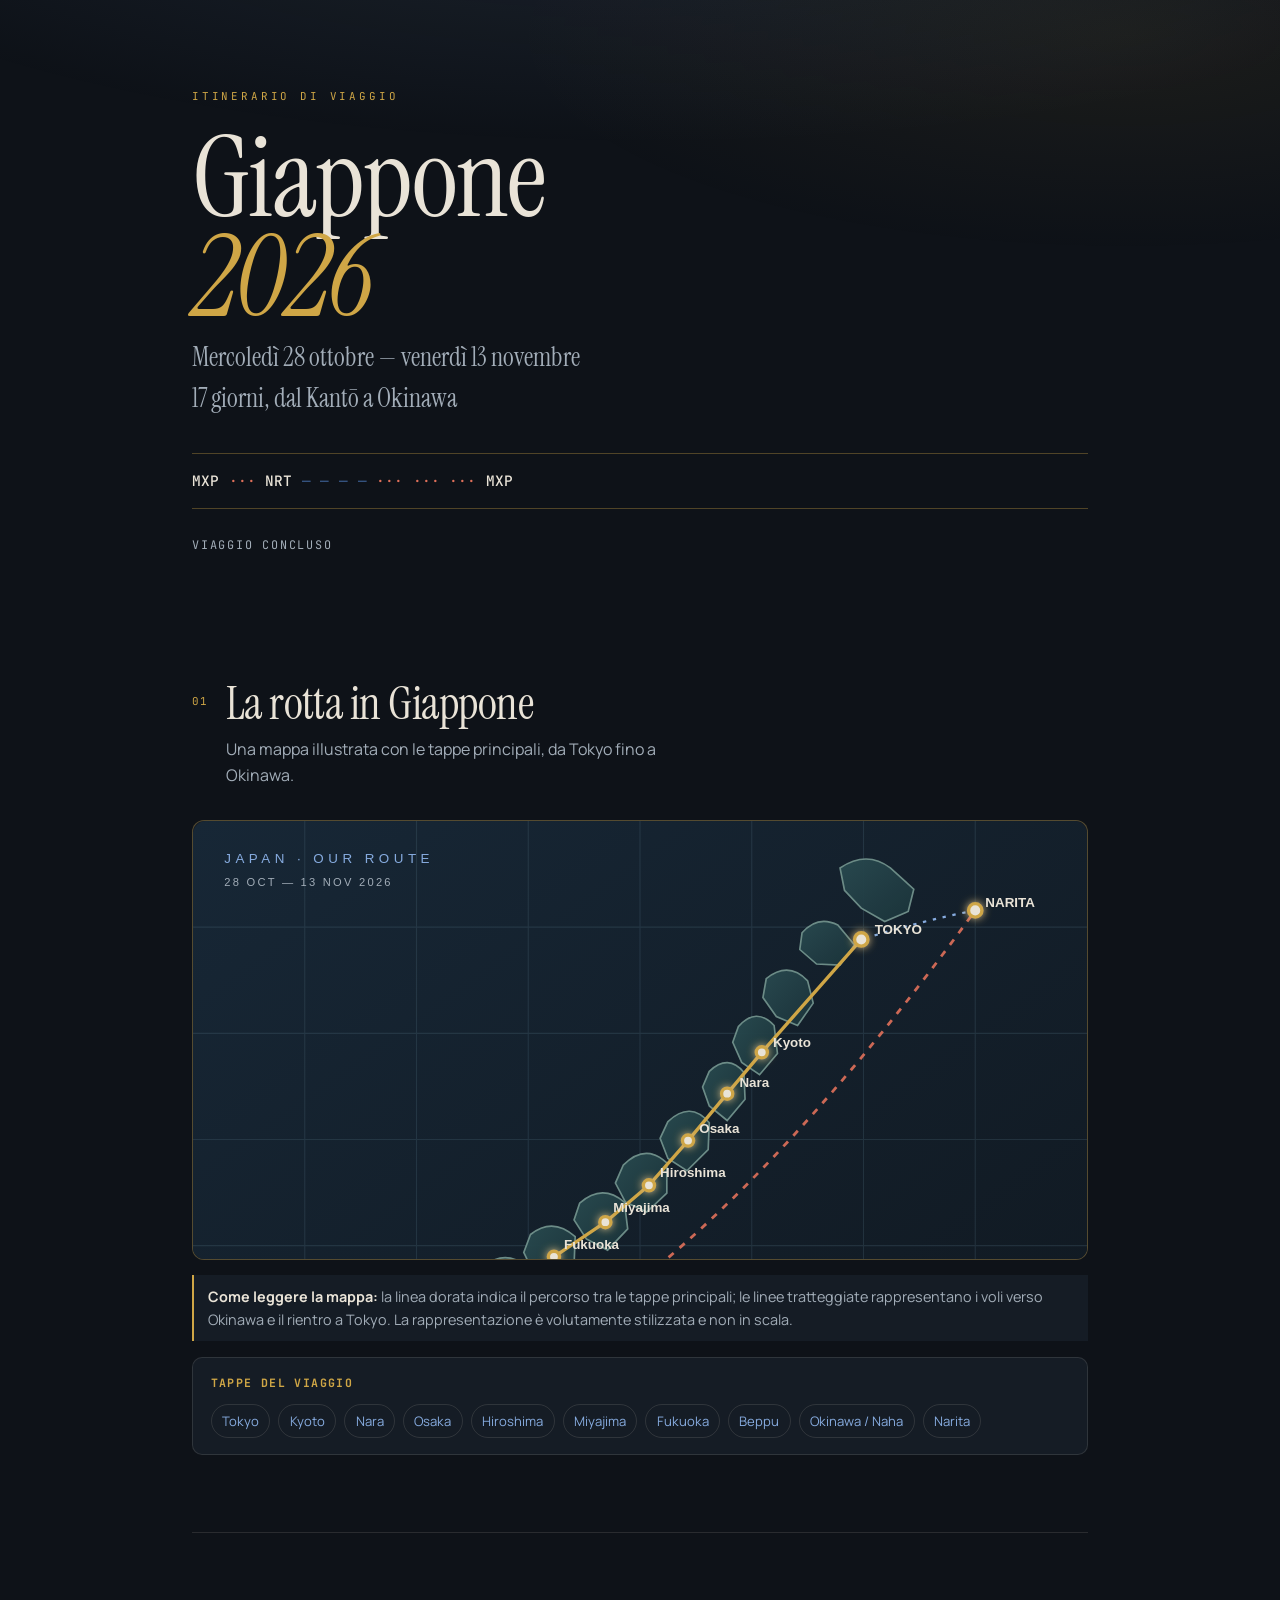
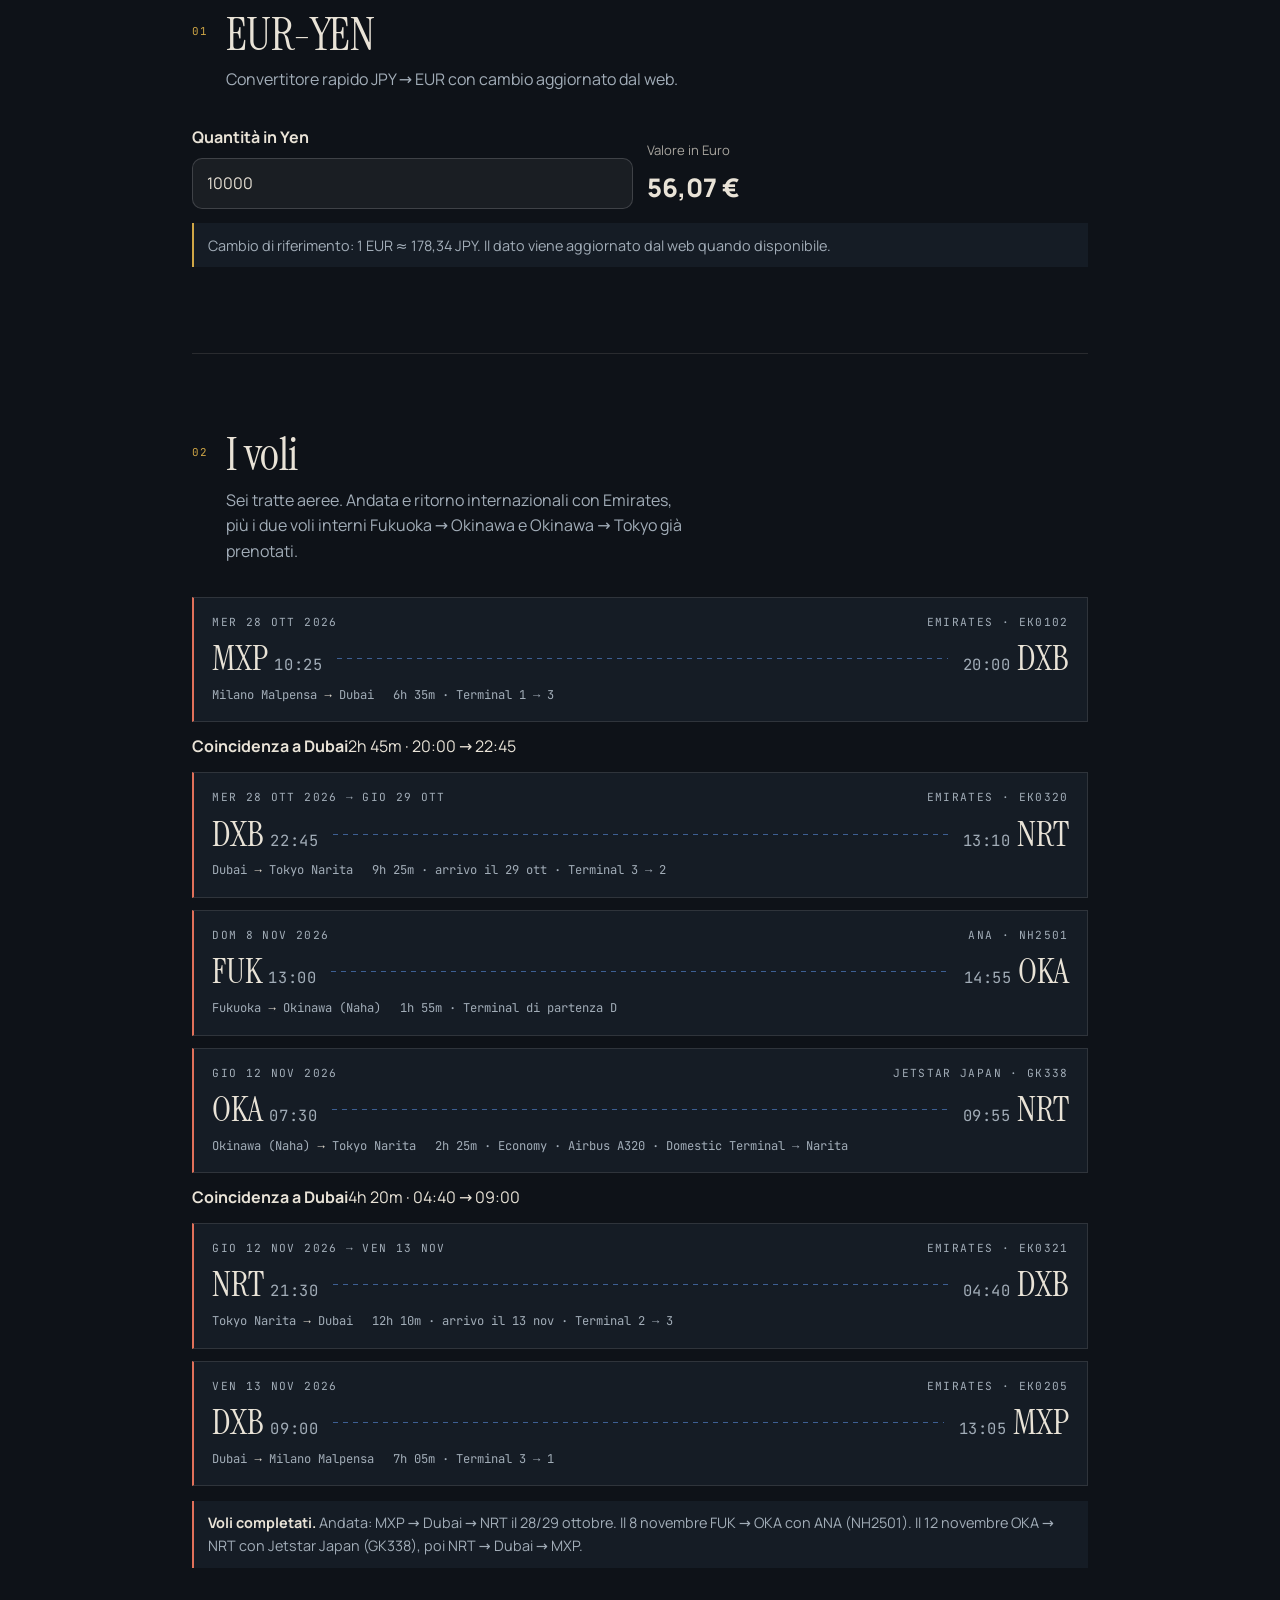
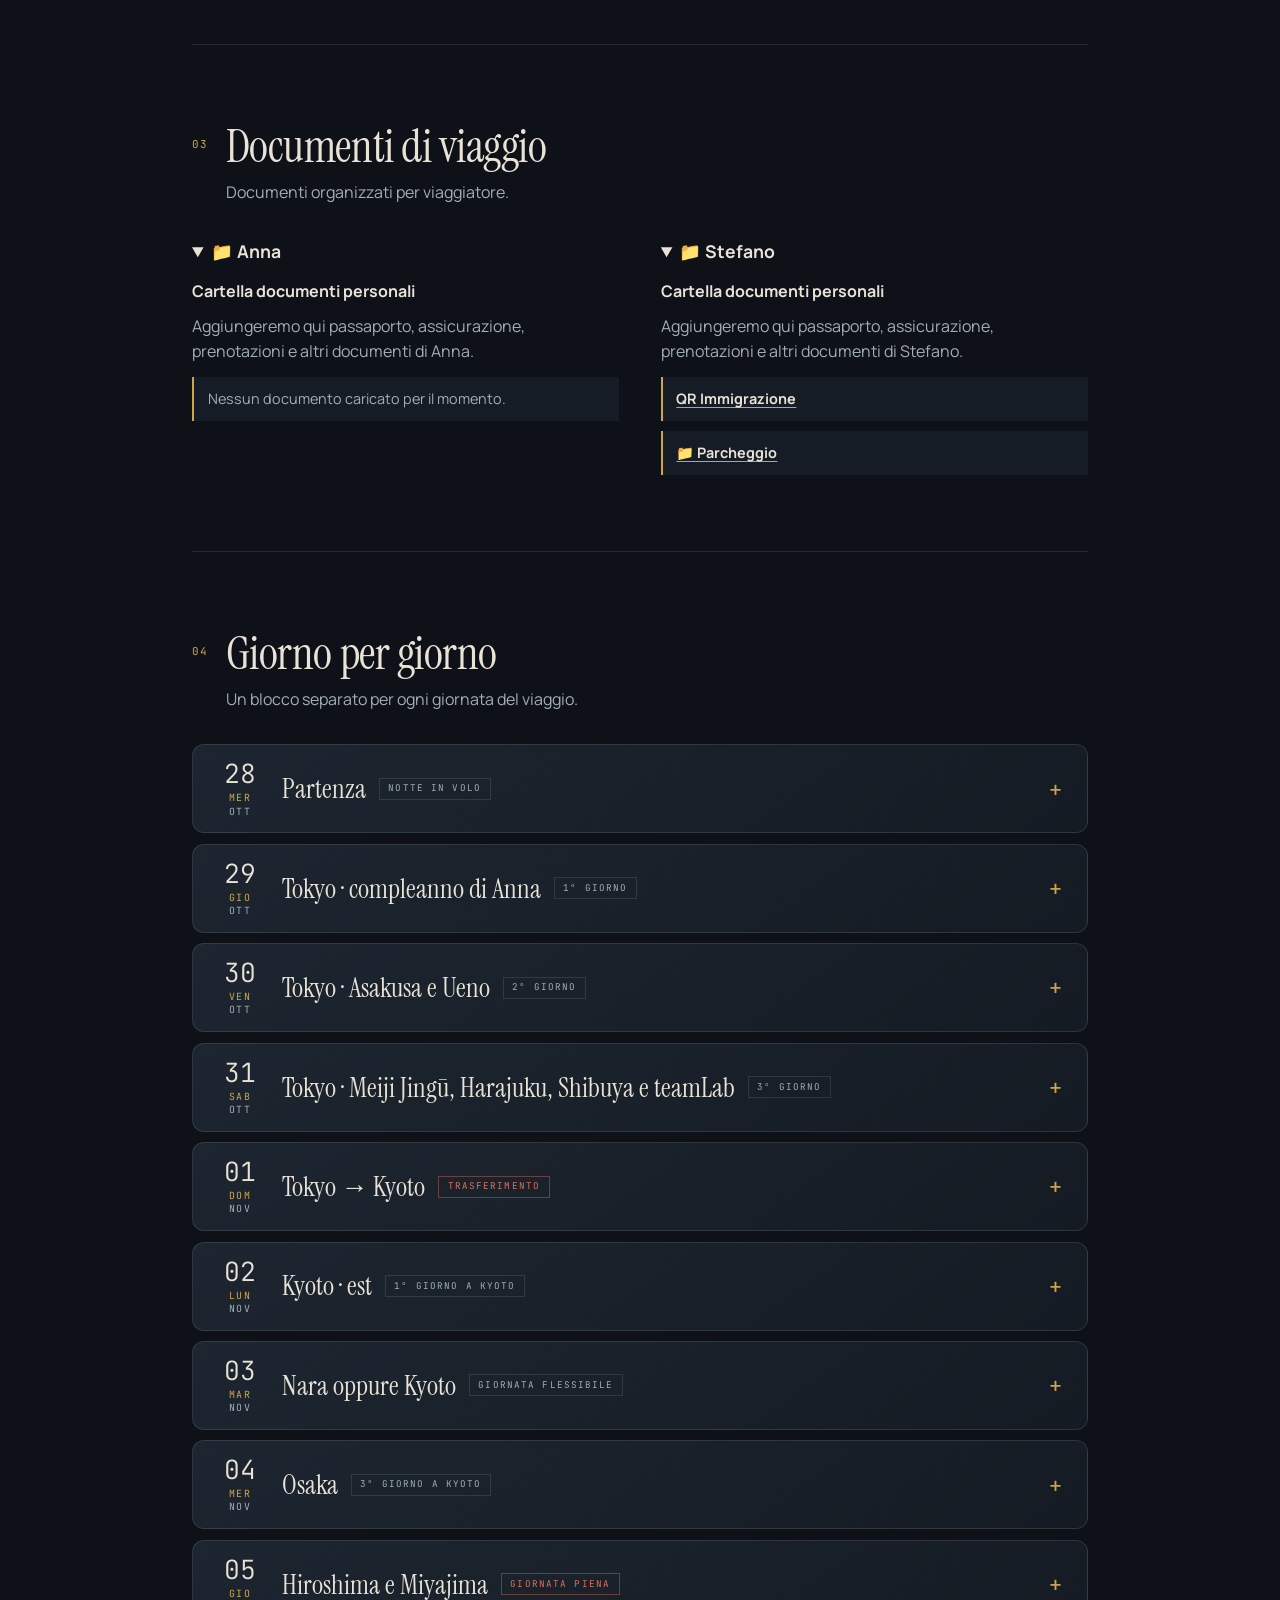
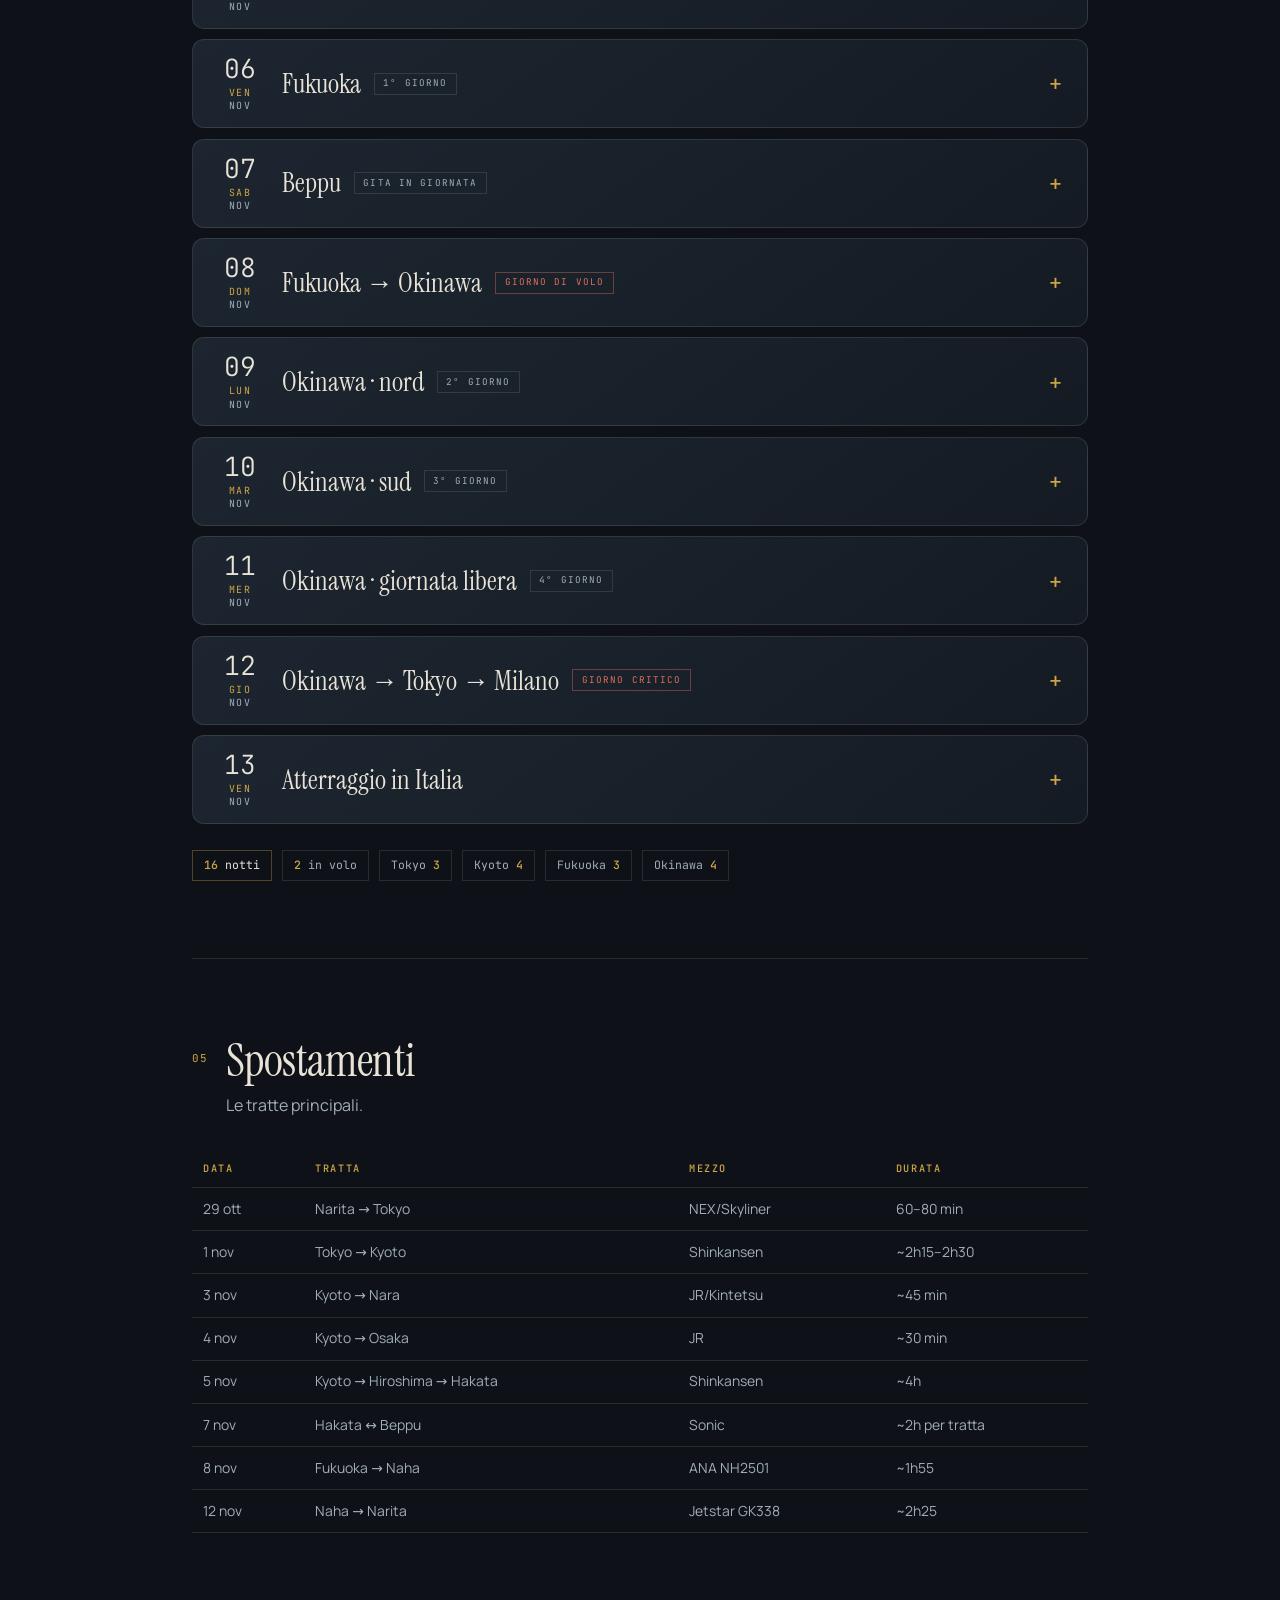
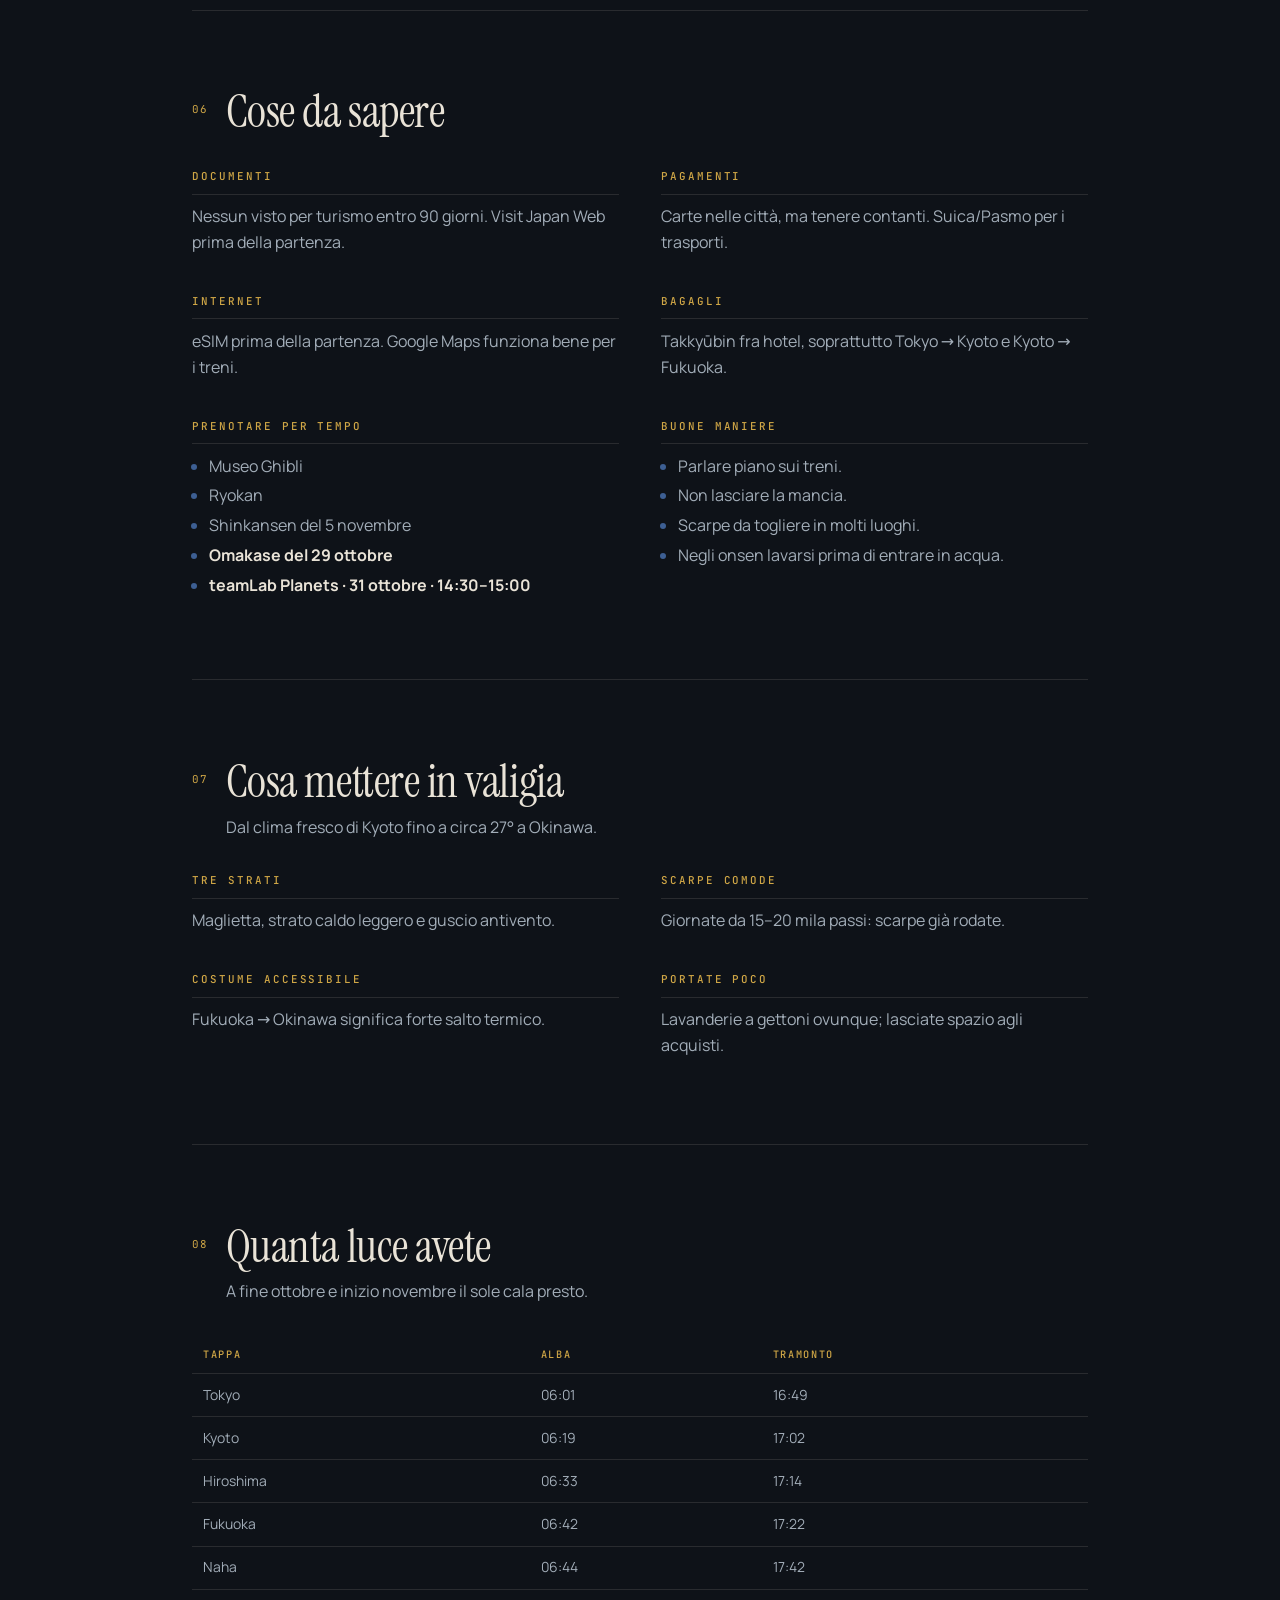
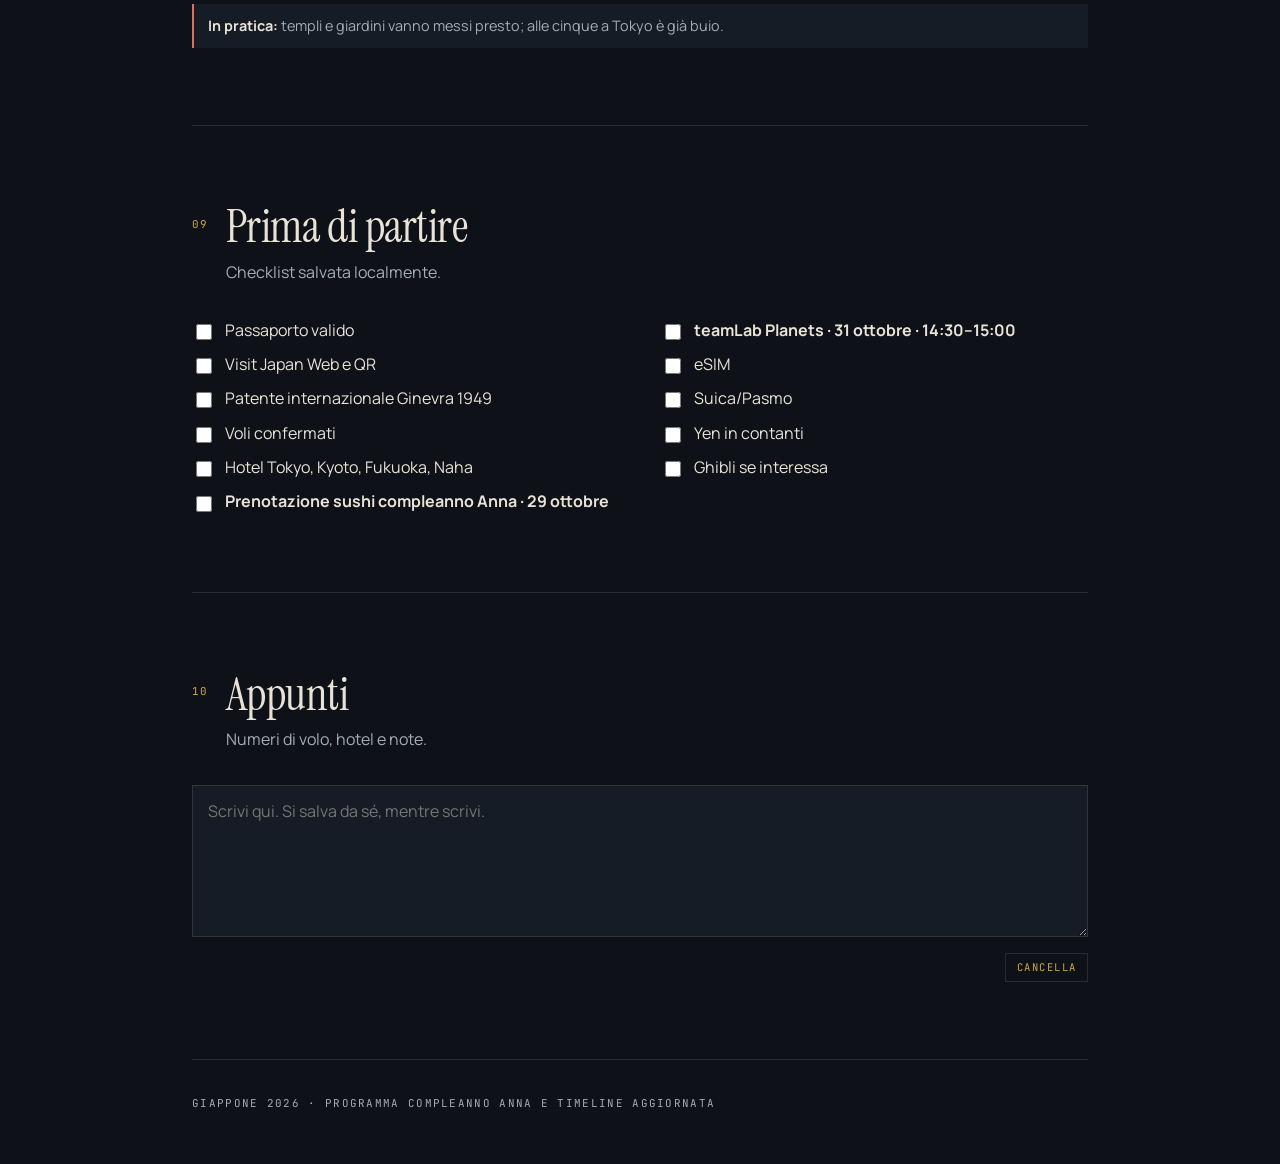
==== commit 9c50929f: "Align illustrated map with confirmed itinerary stops" ====
--- a/index.html
+++ b/index.html
@@ -41,23 +41,23 @@
 <path d="M72 535 Q84 525 96 536 L94 549 81 556 70 549Z"/>
 </g>
 <!-- route: land itinerary and flights -->
-<path d="M598 106 L536 177 L509 207 L478 244 L443 286 L408 326 L369 359 L323 390 L278 416 L235 443 L194 468" fill="none" stroke="#cfa646" stroke-width="3" stroke-linecap="round" stroke-linejoin="round"/>
+<path d="M598 106 L509 207 L478 244 L443 286 L408 326 L369 359 L323 390 L278 416 L235 443 L194 468" fill="none" stroke="#cfa646" stroke-width="3" stroke-linecap="round" stroke-linejoin="round"/>
 <path d="M194 468 Q152 488 111 524" fill="none" stroke="#e0705a" stroke-width="2.5" stroke-dasharray="6 6"/>
 <path d="M111 524 Q360 548 700 80" fill="none" stroke="#e0705a" stroke-width="2.5" stroke-dasharray="6 7" opacity=".9"/>
 <path d="M700 80 Q653 89 598 106" fill="none" stroke="#86abdf" stroke-width="2" stroke-dasharray="3 6"/>
 <!-- highlighted stops -->
 <g filter="url(#glow)" fill="#e9e3d7" stroke="#cfa646" stroke-width="3">
-<circle cx="598" cy="106" r="6"/><circle cx="536" cy="177" r="5"/><circle cx="509" cy="207" r="5"/><circle cx="478" cy="244" r="5"/><circle cx="443" cy="286" r="5"/><circle cx="408" cy="326" r="5"/><circle cx="369" cy="359" r="5"/><circle cx="323" cy="390" r="5"/><circle cx="278" cy="416" r="5"/><circle cx="235" cy="443" r="5"/><circle cx="194" cy="468" r="5"/><circle cx="111" cy="524" r="6"/><circle cx="700" cy="80" r="6"/>
+<circle cx="598" cy="106" r="6"/><circle cx="509" cy="207" r="5"/><circle cx="478" cy="244" r="5"/><circle cx="443" cy="286" r="5"/><circle cx="408" cy="326" r="5"/><circle cx="369" cy="359" r="5"/><circle cx="323" cy="390" r="5"/><circle cx="278" cy="416" r="5"/><circle cx="235" cy="443" r="5"/><circle cx="194" cy="468" r="5"/><circle cx="111" cy="524" r="6"/><circle cx="700" cy="80" r="6"/>
 </g>
 <!-- labels -->
 <g font-family="sans-serif" fill="#e9e3d7" font-size="12" font-weight="600">
-<text x="610" y="101">TOKYO</text><text x="546" y="169">Hakone</text><text x="519" y="202">Kyoto</text><text x="489" y="238">Nara</text><text x="453" y="279">Osaka</text><text x="418" y="319">Hiroshima</text><text x="376" y="350">Miyajima</text><text x="332" y="383">Fukuoka</text><text x="286" y="408">Beppu</text><text x="243" y="436">Kyushu</text><text x="202" y="460">Okinawa route</text><text x="120" y="520">NAHA</text><text x="709" y="77">NARITA</text>
+<text x="610" y="101">TOKYO</text><text x="519" y="202">Kyoto</text><text x="489" y="238">Nara</text><text x="453" y="279">Osaka</text><text x="418" y="319">Hiroshima</text><text x="376" y="350">Miyajima</text><text x="332" y="383">Fukuoka</text><text x="286" y="408">Beppu</text><text x="243" y="436">Kyushu</text><text x="202" y="460">Okinawa route</text><text x="120" y="520">NAHA</text><text x="709" y="77">NARITA</text>
 </g>
 <g font-family="sans-serif" fill="#a2adb8" font-size="10"><text x="28" y="535">Schema illustrativo · non in scala</text><text x="28" y="551">Linea oro: tappe terrestri · tratte tratteggiate: voli</text></g>
 <g transform="translate(720 520)" stroke="#86abdf" fill="none" stroke-width="1.5"><path d="M0 24V0M-5 6L0 0 5 6"/><text x="0" y="38" text-anchor="middle" stroke="none" fill="#a2adb8" font-size="10" font-family="sans-serif">N</text></g>
 </svg></div>
 <p class="note tip"><b>Come leggere la mappa:</b> la linea dorata indica il percorso tra le tappe principali; le linee tratteggiate rappresentano i voli verso Okinawa e il rientro a Tokyo. La rappresentazione è volutamente stilizzata e non in scala.</p>
-<div class="map-pins"><b>Tappe del viaggio</b><div class="map-pin-links"><a href="https://www.google.com/maps/search/?api=1&query=Tokyo%2C%20Japan" target="_blank" rel="noopener noreferrer">Tokyo</a><a href="https://www.google.com/maps/search/?api=1&query=Hakone%2C%20Japan" target="_blank" rel="noopener noreferrer">Hakone</a><a href="https://www.google.com/maps/search/?api=1&query=Kyoto%2C%20Japan" target="_blank" rel="noopener noreferrer">Kyoto</a><a href="https://www.google.com/maps/search/?api=1&query=Nara%2C%20Japan" target="_blank" rel="noopener noreferrer">Nara</a><a href="https://www.google.com/maps/search/?api=1&query=Osaka%2C%20Japan" target="_blank" rel="noopener noreferrer">Osaka</a><a href="https://www.google.com/maps/search/?api=1&query=Hiroshima%2C%20Japan" target="_blank" rel="noopener noreferrer">Hiroshima</a><a href="https://www.google.com/maps/search/?api=1&query=Miyajima%2C%20Japan" target="_blank" rel="noopener noreferrer">Miyajima</a><a href="https://www.google.com/maps/search/?api=1&query=Fukuoka%2C%20Japan" target="_blank" rel="noopener noreferrer">Fukuoka</a><a href="https://www.google.com/maps/search/?api=1&query=Beppu%2C%20Japan" target="_blank" rel="noopener noreferrer">Beppu</a><a href="https://www.google.com/maps/search/?api=1&query=Naha%2C%20Okinawa%2C%20Japan" target="_blank" rel="noopener noreferrer">Okinawa / Naha</a><a href="https://www.google.com/maps/search/?api=1&query=Narita%20International%20Airport%2C%20Japan" target="_blank" rel="noopener noreferrer">Narita</a></div></div></section><section id="voli"><div class="shead"><span class="idx">01</span><div><h2>I voli</h2><p>Le tratte confermate del viaggio.</p></div></div><div class="flights">
+<div class="map-pins"><b>Tappe del viaggio</b><div class="map-pin-links"><a href="https://www.google.com/maps/search/?api=1&query=Tokyo%2C%20Japan" target="_blank" rel="noopener noreferrer">Tokyo</a><a href="https://www.google.com/maps/search/?api=1&query=Kyoto%2C%20Japan" target="_blank" rel="noopener noreferrer">Kyoto</a><a href="https://www.google.com/maps/search/?api=1&query=Nara%2C%20Japan" target="_blank" rel="noopener noreferrer">Nara</a><a href="https://www.google.com/maps/search/?api=1&query=Osaka%2C%20Japan" target="_blank" rel="noopener noreferrer">Osaka</a><a href="https://www.google.com/maps/search/?api=1&query=Hiroshima%2C%20Japan" target="_blank" rel="noopener noreferrer">Hiroshima</a><a href="https://www.google.com/maps/search/?api=1&query=Miyajima%2C%20Japan" target="_blank" rel="noopener noreferrer">Miyajima</a><a href="https://www.google.com/maps/search/?api=1&query=Fukuoka%2C%20Japan" target="_blank" rel="noopener noreferrer">Fukuoka</a><a href="https://www.google.com/maps/search/?api=1&query=Beppu%2C%20Japan" target="_blank" rel="noopener noreferrer">Beppu</a><a href="https://www.google.com/maps/search/?api=1&query=Naha%2C%20Okinawa%2C%20Japan" target="_blank" rel="noopener noreferrer">Okinawa / Naha</a><a href="https://www.google.com/maps/search/?api=1&query=Narita%20International%20Airport%2C%20Japan" target="_blank" rel="noopener noreferrer">Narita</a></div></div></section><section id="voli"><div class="shead"><span class="idx">01</span><div><h2>I voli</h2><p>Le tratte confermate del viaggio.</p></div></div><div class="flights">
 <article class="flight reveal"><div class="flight-top"><span>Mer 28 ott</span><span>Emirates EK0102</span></div><div class="flight-mid"><span class="code">MXP <span class="mono">10:25</span></span><span class="span"></span><span class="code"><span class="mono">20:00</span> DXB</span></div><div class="flight-bot"><span>Milano Malpensa → Dubai</span><span>Emirates</span></div></article>
 <article class="flight reveal"><div class="flight-top"><span>Mer 28 → gio 29 ott</span><span>Emirates EK0320</span></div><div class="flight-mid"><span class="code">DXB <span class="mono">22:45</span></span><span class="span"></span><span class="code"><span class="mono">13:10</span> NRT</span></div><div class="flight-bot"><span>Dubai → Tokyo Narita</span><span>Terminal 2</span></div></article>
 <article class="flight reveal"><div class="flight-top"><span>Dom 8 nov</span><span>ANA NH2501</span></div><div class="flight-mid"><span class="code">FUK <span class="mono">13:00</span></span><span class="span"></span><span class="code"><span class="mono">14:55</span> OKA</span></div><div class="flight-bot"><span>Fukuoka → Naha</span><span>volo interno</span></div></article>
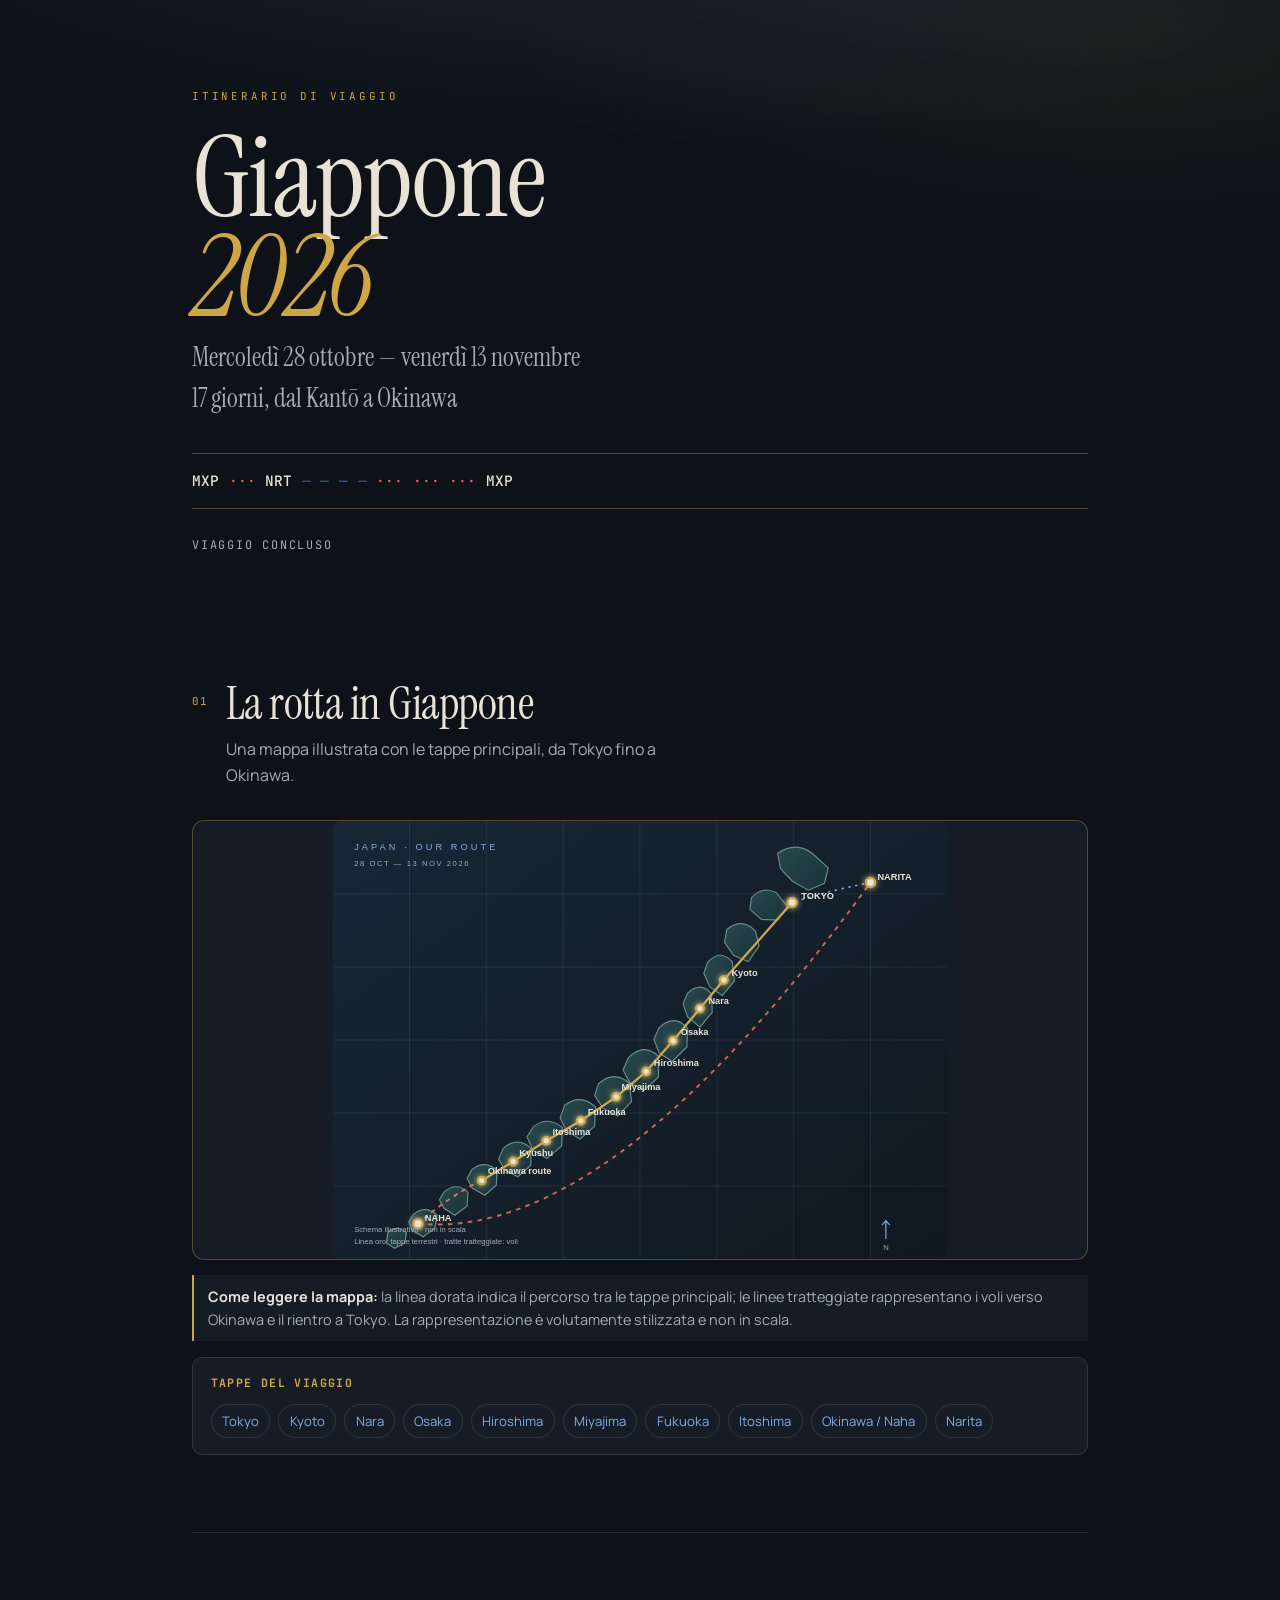
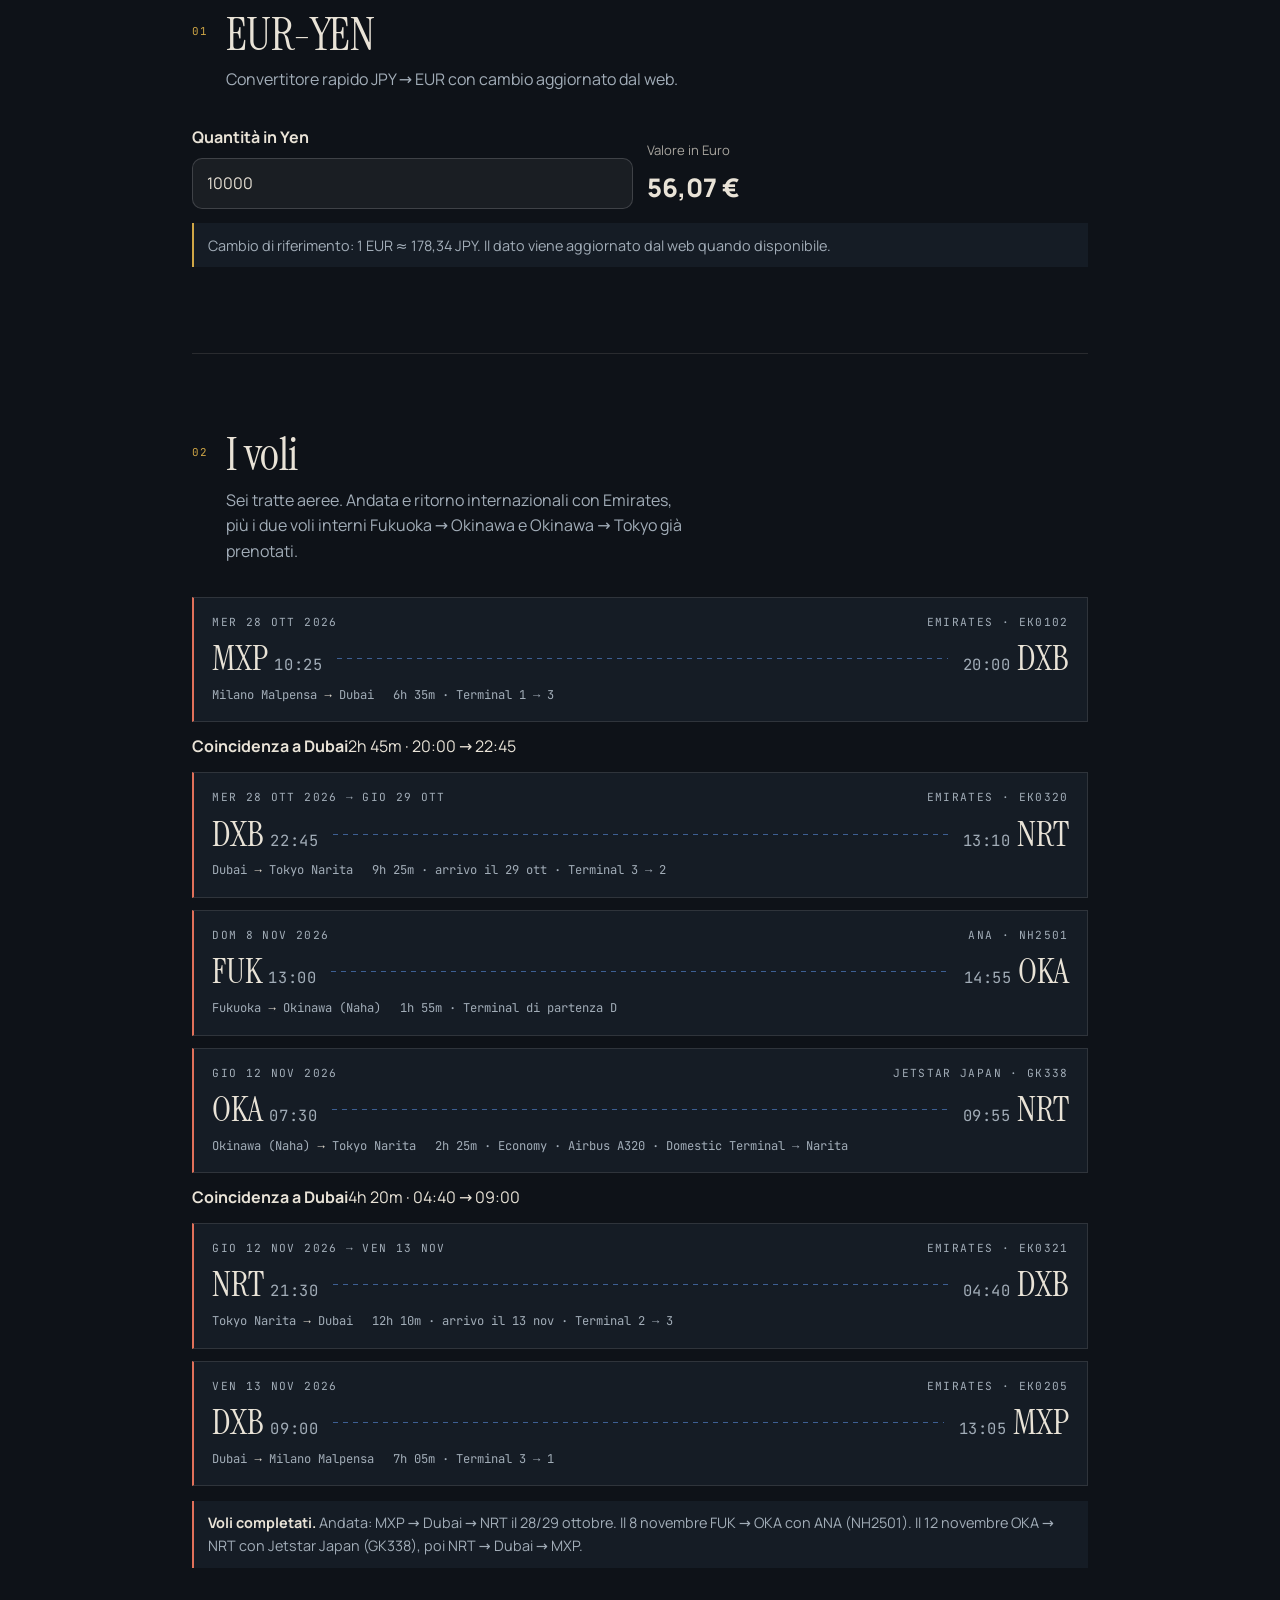
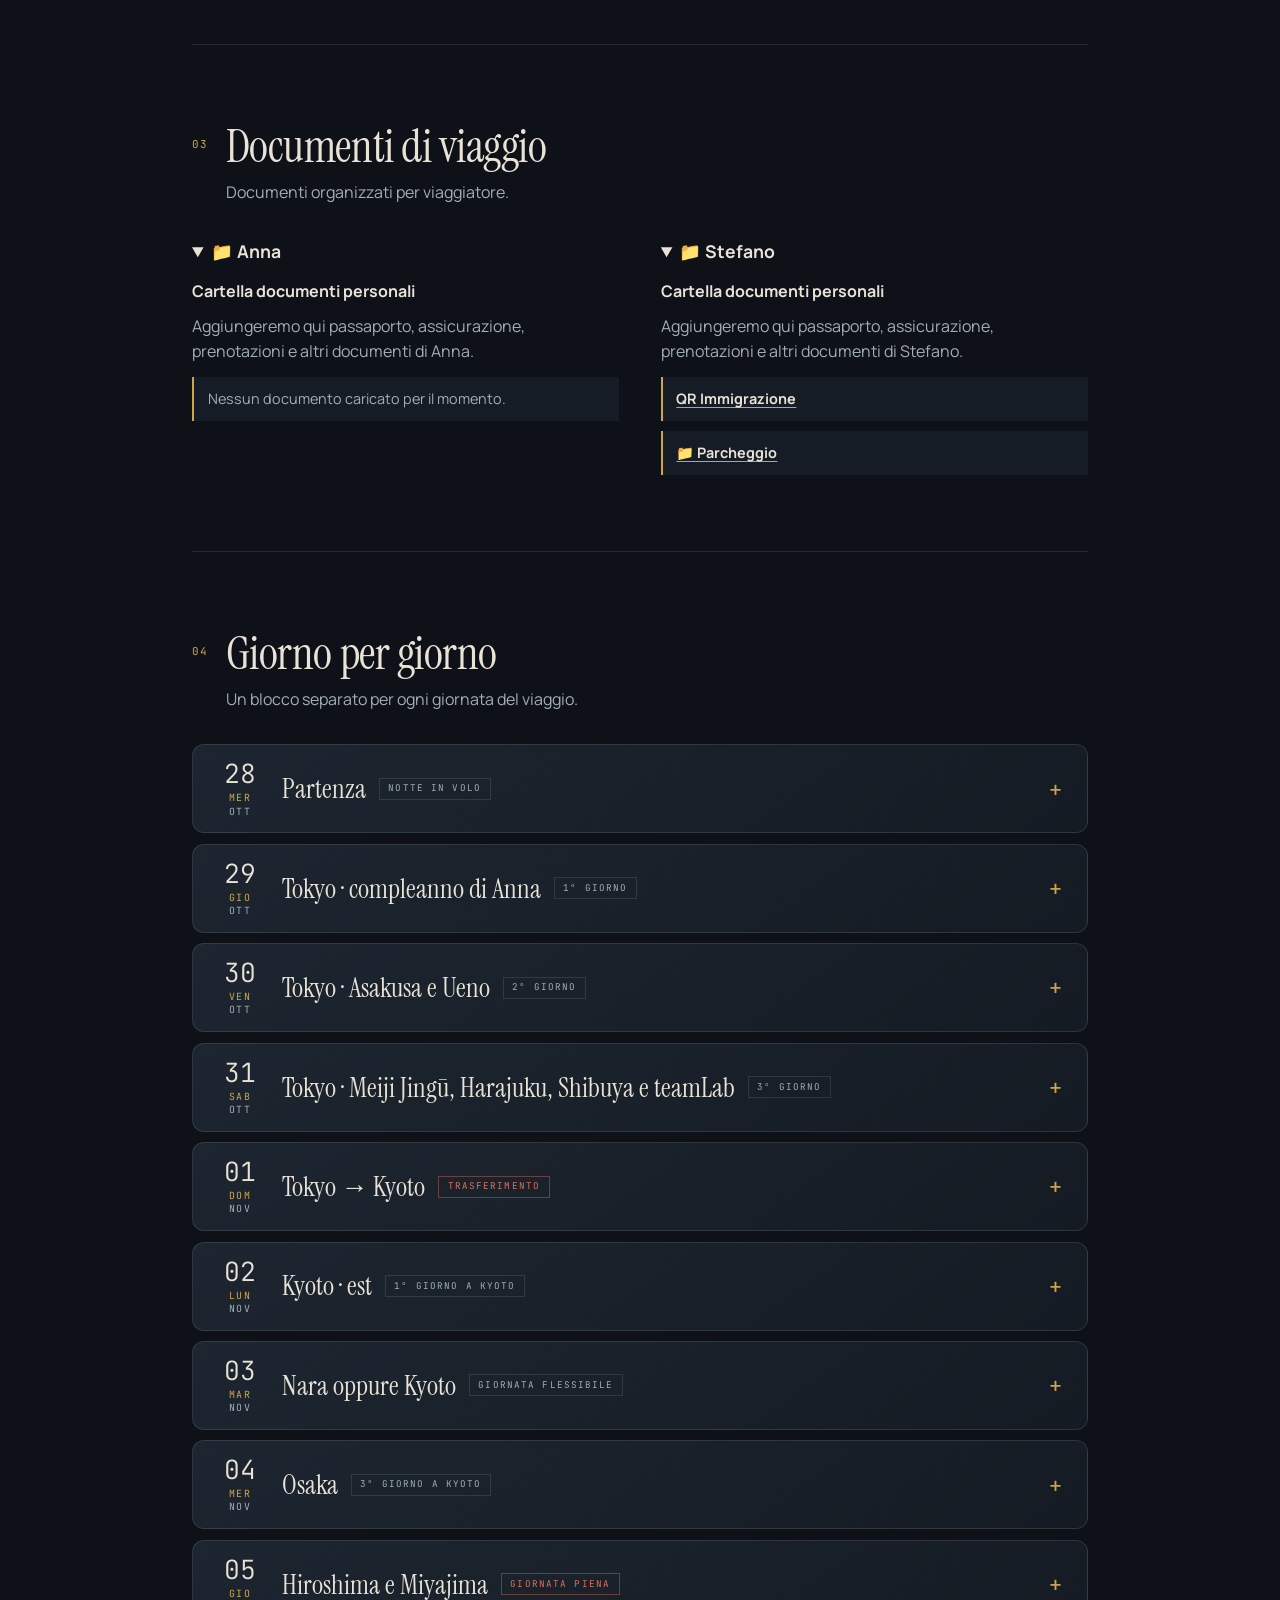
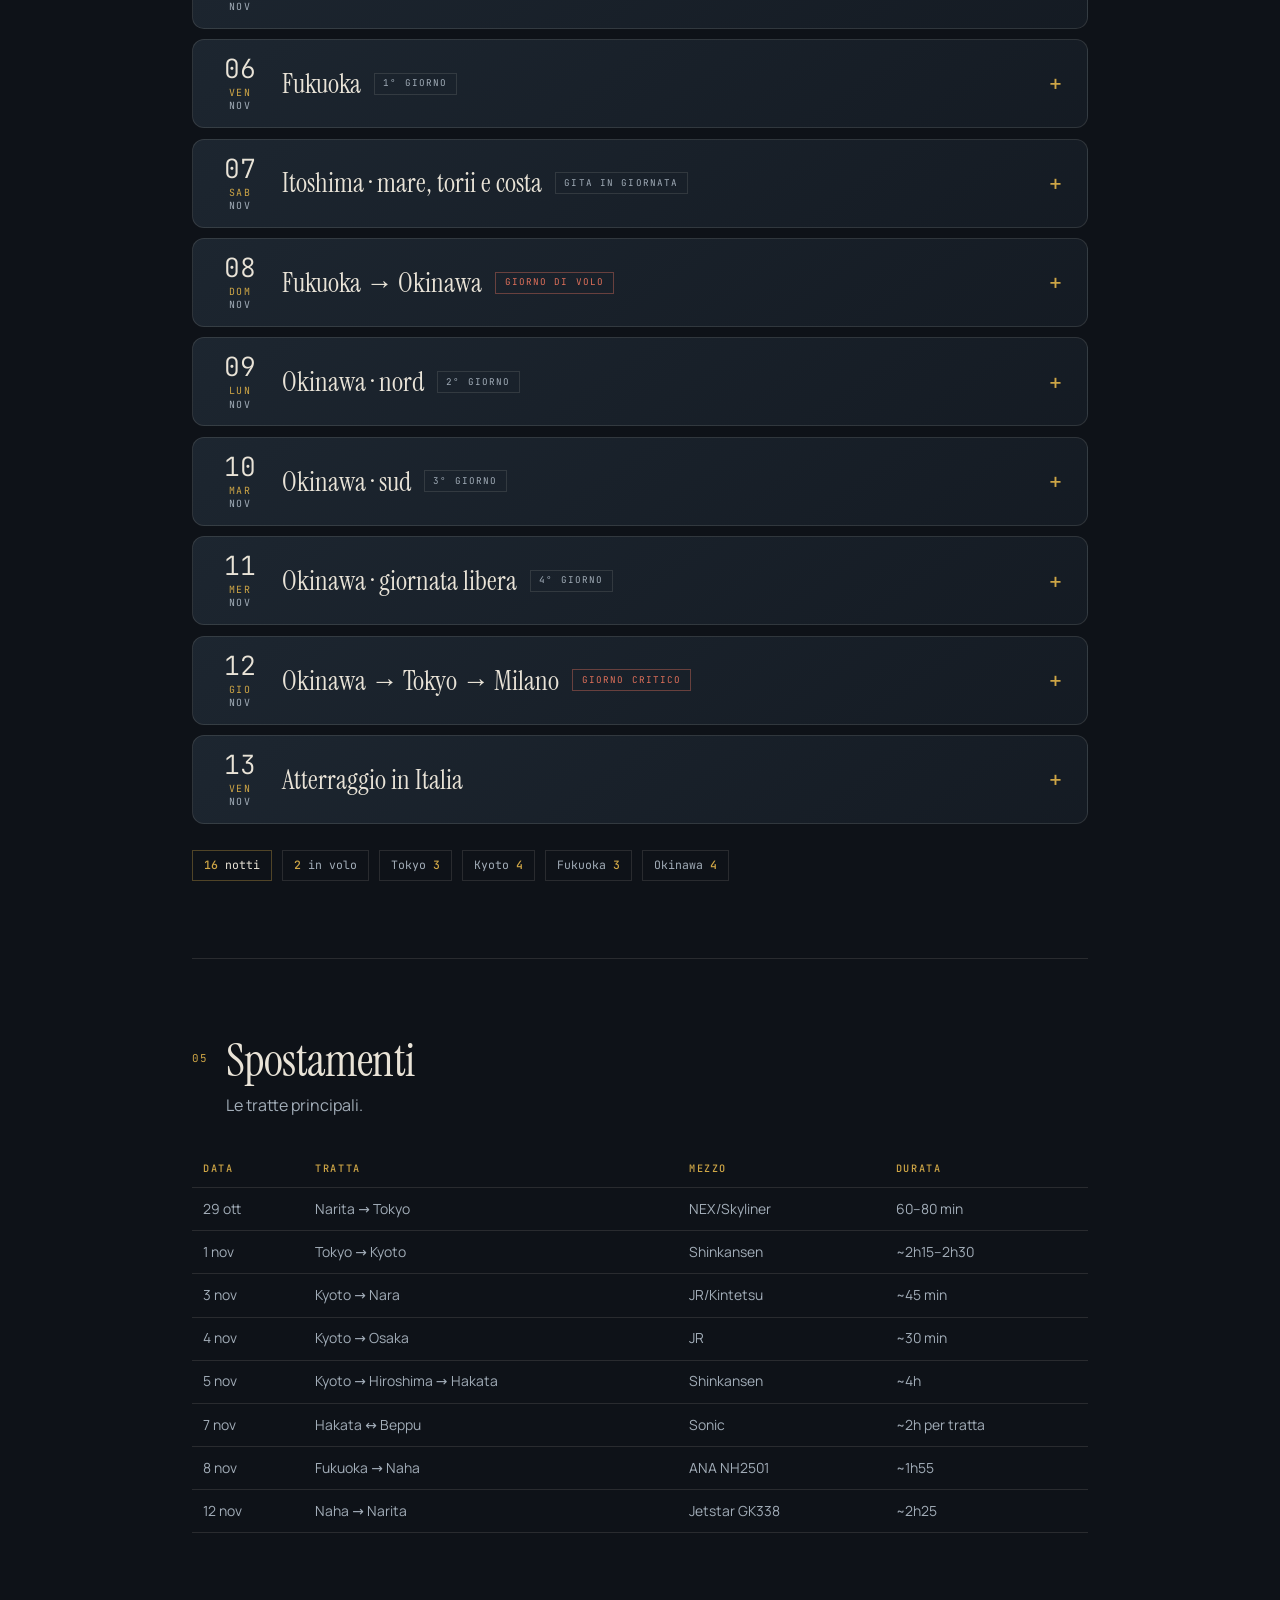
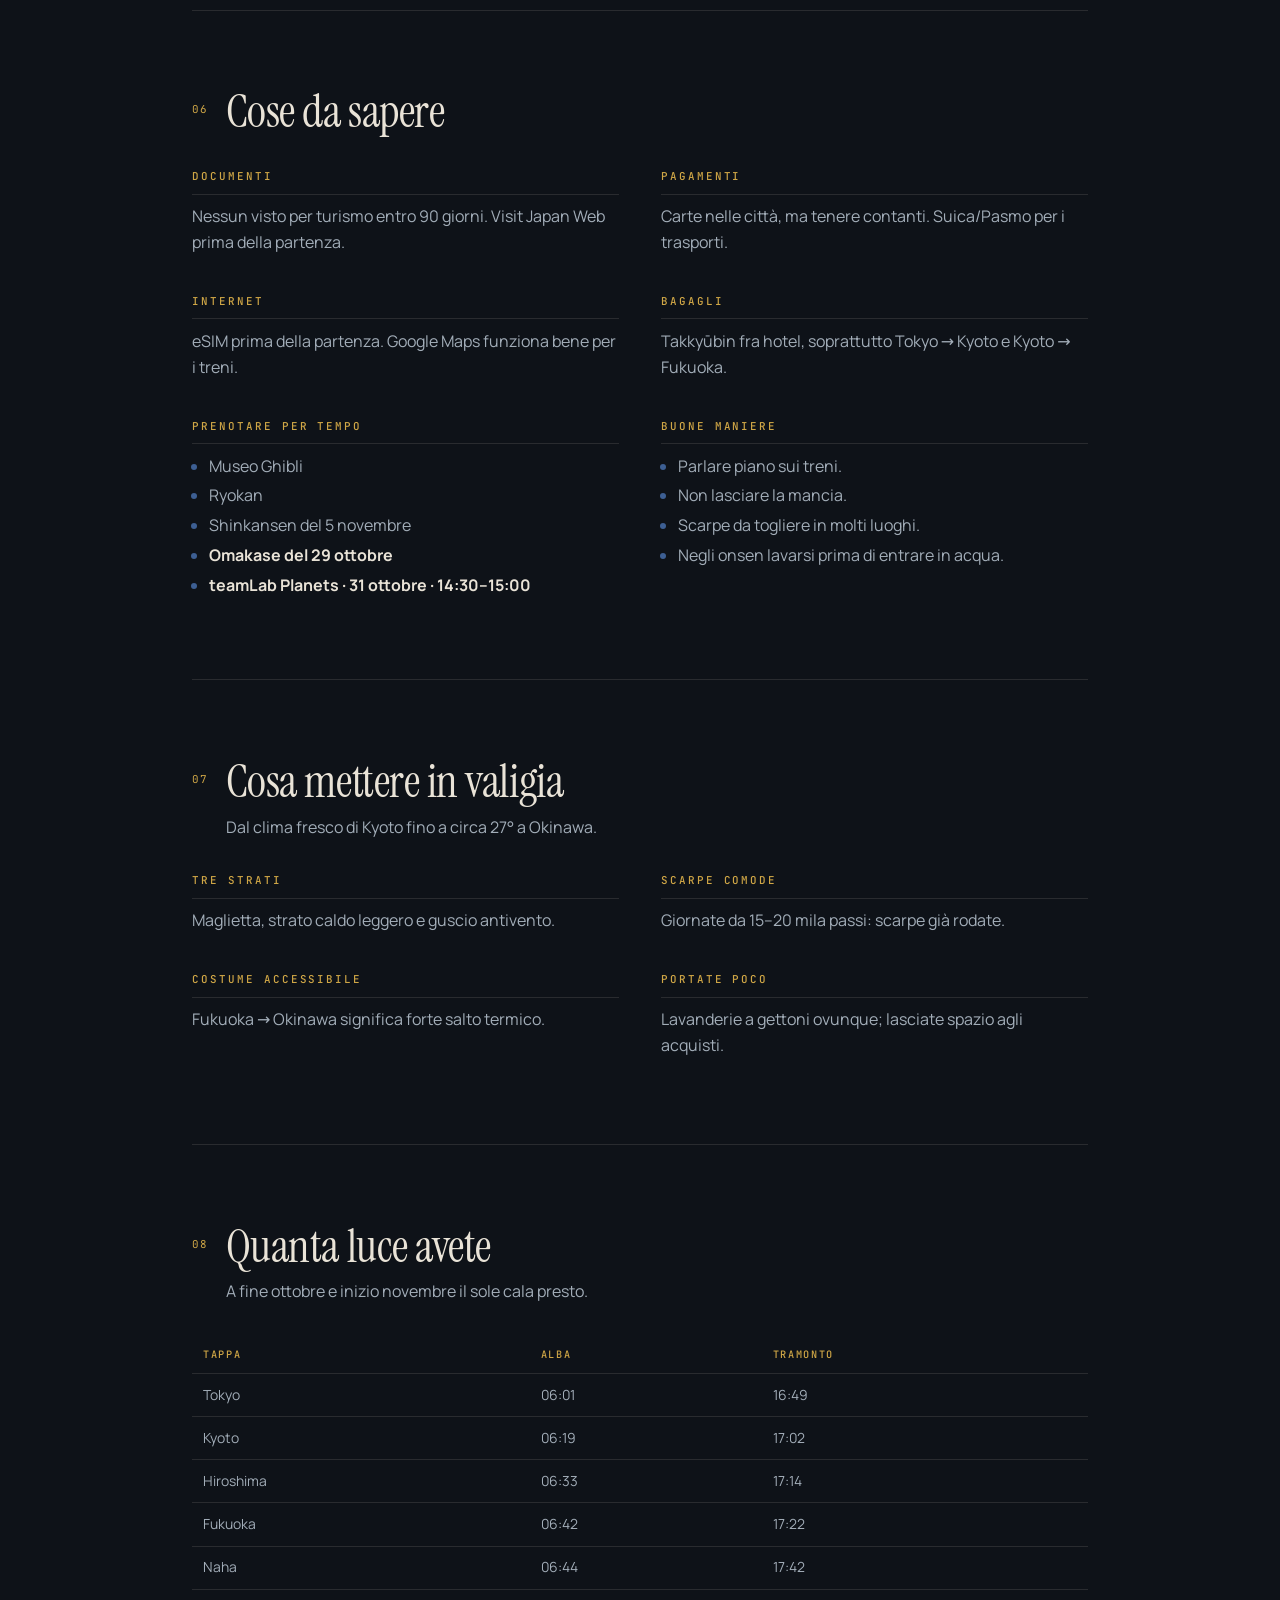
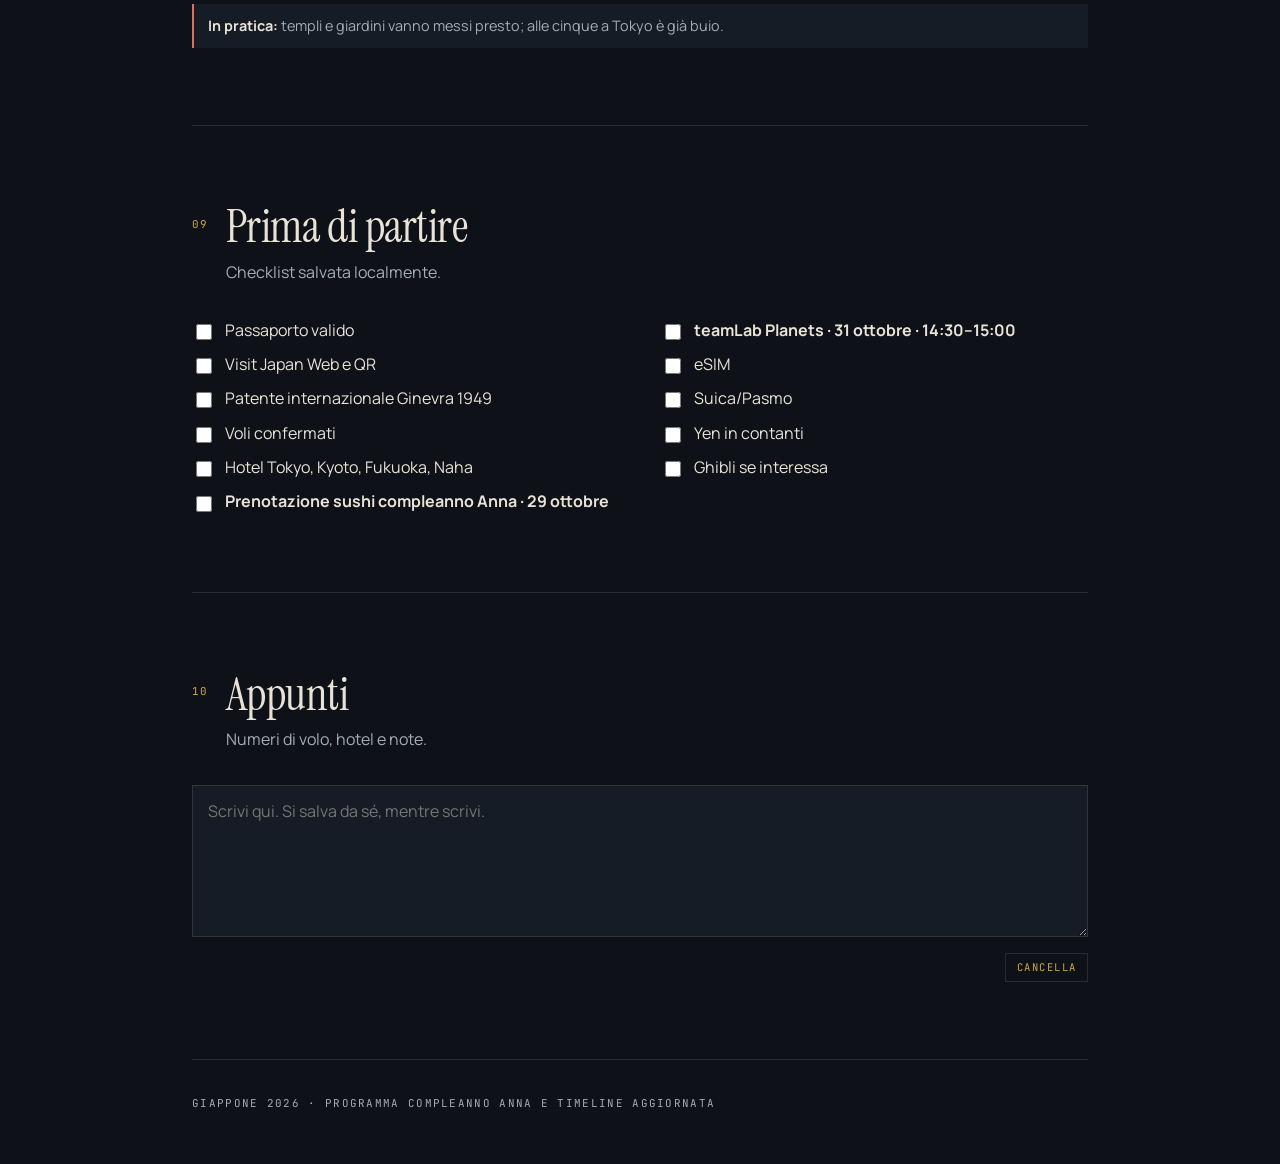
==== commit 32410f6c: "Fix illustrated route map and replace Beppu with Itoshima day trip" ====
--- a/index.html
+++ b/index.html
@@ -14,9 +14,9 @@
 <header class="hero"><p class="eyebrow">Itinerario di viaggio</p><h1>Giappone<br><em>2026</em></h1><p class="dates">Mercoledì 28 ottobre — venerdì 13 novembre<br>17 giorni, dal Kantō a Okinawa</p><div class="routestrip"><b>MXP</b><i class="air">···</i><b>NRT</b><i>—</i><i>—</i><i>—</i><i>—</i><i class="air">···</i><i class="air">···</i><i class="air">···</i><b>MXP</b></div><p class="counter" id="counter"></p></header>
 <section id="mappa-viaggio">
 <div class="shead"><span class="idx">01</span><div><h2>La rotta in Giappone</h2><p>Una mappa illustrata con le tappe principali, da Tokyo fino a Okinawa.</p></div></div>
-<div class="map-frame illustrated-map" role="img" aria-label="Mappa stilizzata del percorso in Giappone con Tokyo, Hakone, Kyoto, Nara, Osaka, Hiroshima, Miyajima, Fukuoka, Beppu e Okinawa evidenziate">
-<svg viewBox="0 0 800 570" xmlns="http://www.w3.org/2000/svg" aria-labelledby="map-title map-desc">
-<title id="map-title">Il nostro itinerario in Giappone</title><desc id="map-desc">Percorso schematico da Tokyo verso Kyoto, Osaka, Hiroshima, Miyajima, Fukuoka e Beppu, poi volo per Okinawa e ritorno a Tokyo Narita.</desc>
+<div class="map-frame illustrated-map" role="img" aria-label="Mappa stilizzata del percorso in Giappone con Tokyo, Kyoto, Nara, Osaka, Hiroshima, Miyajima, Fukuoka, Itoshima e Okinawa evidenziate">
+<svg viewBox="0 0 800 570" width="100%" height="100%" style="display:block;width:100%;height:100%;min-height:280px" preserveAspectRatio="xMidYMid meet" xmlns="http://www.w3.org/2000/svg" aria-labelledby="map-title map-desc">
+<title id="map-title">Il nostro itinerario in Giappone</title><desc id="map-desc">Percorso schematico da Tokyo verso Kyoto, Osaka, Hiroshima, Miyajima e Fukuoka, con gita a Itoshima e volo per Okinawa prima del rientro a Tokyo Narita.</desc>
 <defs><linearGradient id="sea" x1="0" y1="0" x2="1" y2="1"><stop offset="0" stop-color="#172736"/><stop offset="1" stop-color="#101820"/></linearGradient><linearGradient id="island" x1="0" y1="0" x2="1" y2="1"><stop offset="0" stop-color="#294b50"/><stop offset="1" stop-color="#1b343b"/></linearGradient><filter id="glow"><feGaussianBlur stdDeviation="4" result="blur"/><feMerge><feMergeNode in="blur"/><feMergeNode in="SourceGraphic"/></feMerge></filter></defs>
 <rect width="800" height="570" rx="12" fill="url(#sea)"/>
 <g fill="none" stroke="#527180" stroke-width="1" opacity=".25"><path d="M0 95H800M0 190H800M0 285H800M0 380H800M0 475H800M100 0V570M200 0V570M300 0V570M400 0V570M500 0V570M600 0V570M700 0V570"/></g>
@@ -51,13 +51,13 @@
 </g>
 <!-- labels -->
 <g font-family="sans-serif" fill="#e9e3d7" font-size="12" font-weight="600">
-<text x="610" y="101">TOKYO</text><text x="519" y="202">Kyoto</text><text x="489" y="238">Nara</text><text x="453" y="279">Osaka</text><text x="418" y="319">Hiroshima</text><text x="376" y="350">Miyajima</text><text x="332" y="383">Fukuoka</text><text x="286" y="408">Beppu</text><text x="243" y="436">Kyushu</text><text x="202" y="460">Okinawa route</text><text x="120" y="520">NAHA</text><text x="709" y="77">NARITA</text>
+<text x="610" y="101">TOKYO</text><text x="519" y="202">Kyoto</text><text x="489" y="238">Nara</text><text x="453" y="279">Osaka</text><text x="418" y="319">Hiroshima</text><text x="376" y="350">Miyajima</text><text x="332" y="383">Fukuoka</text><text x="286" y="408">Itoshima</text><text x="243" y="436">Kyushu</text><text x="202" y="460">Okinawa route</text><text x="120" y="520">NAHA</text><text x="709" y="77">NARITA</text>
 </g>
 <g font-family="sans-serif" fill="#a2adb8" font-size="10"><text x="28" y="535">Schema illustrativo · non in scala</text><text x="28" y="551">Linea oro: tappe terrestri · tratte tratteggiate: voli</text></g>
 <g transform="translate(720 520)" stroke="#86abdf" fill="none" stroke-width="1.5"><path d="M0 24V0M-5 6L0 0 5 6"/><text x="0" y="38" text-anchor="middle" stroke="none" fill="#a2adb8" font-size="10" font-family="sans-serif">N</text></g>
 </svg></div>
 <p class="note tip"><b>Come leggere la mappa:</b> la linea dorata indica il percorso tra le tappe principali; le linee tratteggiate rappresentano i voli verso Okinawa e il rientro a Tokyo. La rappresentazione è volutamente stilizzata e non in scala.</p>
-<div class="map-pins"><b>Tappe del viaggio</b><div class="map-pin-links"><a href="https://www.google.com/maps/search/?api=1&query=Tokyo%2C%20Japan" target="_blank" rel="noopener noreferrer">Tokyo</a><a href="https://www.google.com/maps/search/?api=1&query=Kyoto%2C%20Japan" target="_blank" rel="noopener noreferrer">Kyoto</a><a href="https://www.google.com/maps/search/?api=1&query=Nara%2C%20Japan" target="_blank" rel="noopener noreferrer">Nara</a><a href="https://www.google.com/maps/search/?api=1&query=Osaka%2C%20Japan" target="_blank" rel="noopener noreferrer">Osaka</a><a href="https://www.google.com/maps/search/?api=1&query=Hiroshima%2C%20Japan" target="_blank" rel="noopener noreferrer">Hiroshima</a><a href="https://www.google.com/maps/search/?api=1&query=Miyajima%2C%20Japan" target="_blank" rel="noopener noreferrer">Miyajima</a><a href="https://www.google.com/maps/search/?api=1&query=Fukuoka%2C%20Japan" target="_blank" rel="noopener noreferrer">Fukuoka</a><a href="https://www.google.com/maps/search/?api=1&query=Beppu%2C%20Japan" target="_blank" rel="noopener noreferrer">Beppu</a><a href="https://www.google.com/maps/search/?api=1&query=Naha%2C%20Okinawa%2C%20Japan" target="_blank" rel="noopener noreferrer">Okinawa / Naha</a><a href="https://www.google.com/maps/search/?api=1&query=Narita%20International%20Airport%2C%20Japan" target="_blank" rel="noopener noreferrer">Narita</a></div></div></section><section id="voli"><div class="shead"><span class="idx">01</span><div><h2>I voli</h2><p>Le tratte confermate del viaggio.</p></div></div><div class="flights">
+<div class="map-pins"><b>Tappe del viaggio</b><div class="map-pin-links"><a href="https://www.google.com/maps/search/?api=1&query=Tokyo%2C%20Japan" target="_blank" rel="noopener noreferrer">Tokyo</a><a href="https://www.google.com/maps/search/?api=1&query=Kyoto%2C%20Japan" target="_blank" rel="noopener noreferrer">Kyoto</a><a href="https://www.google.com/maps/search/?api=1&query=Nara%2C%20Japan" target="_blank" rel="noopener noreferrer">Nara</a><a href="https://www.google.com/maps/search/?api=1&query=Osaka%2C%20Japan" target="_blank" rel="noopener noreferrer">Osaka</a><a href="https://www.google.com/maps/search/?api=1&query=Hiroshima%2C%20Japan" target="_blank" rel="noopener noreferrer">Hiroshima</a><a href="https://www.google.com/maps/search/?api=1&query=Miyajima%2C%20Japan" target="_blank" rel="noopener noreferrer">Miyajima</a><a href="https://www.google.com/maps/search/?api=1&query=Fukuoka%2C%20Japan" target="_blank" rel="noopener noreferrer">Fukuoka</a><a href="https://www.google.com/maps/search/?api=1&query=Itoshima%2C%20Fukuoka%2C%20Japan" target="_blank" rel="noopener noreferrer">Itoshima</a><a href="https://www.google.com/maps/search/?api=1&query=Naha%2C%20Okinawa%2C%20Japan" target="_blank" rel="noopener noreferrer">Okinawa / Naha</a><a href="https://www.google.com/maps/search/?api=1&query=Narita%20International%20Airport%2C%20Japan" target="_blank" rel="noopener noreferrer">Narita</a></div></div></section><section id="voli"><div class="shead"><span class="idx">01</span><div><h2>I voli</h2><p>Le tratte confermate del viaggio.</p></div></div><div class="flights">
 <article class="flight reveal"><div class="flight-top"><span>Mer 28 ott</span><span>Emirates EK0102</span></div><div class="flight-mid"><span class="code">MXP <span class="mono">10:25</span></span><span class="span"></span><span class="code"><span class="mono">20:00</span> DXB</span></div><div class="flight-bot"><span>Milano Malpensa → Dubai</span><span>Emirates</span></div></article>
 <article class="flight reveal"><div class="flight-top"><span>Mer 28 → gio 29 ott</span><span>Emirates EK0320</span></div><div class="flight-mid"><span class="code">DXB <span class="mono">22:45</span></span><span class="span"></span><span class="code"><span class="mono">13:10</span> NRT</span></div><div class="flight-bot"><span>Dubai → Tokyo Narita</span><span>Terminal 2</span></div></article>
 <article class="flight reveal"><div class="flight-top"><span>Dom 8 nov</span><span>ANA NH2501</span></div><div class="flight-mid"><span class="code">FUK <span class="mono">13:00</span></span><span class="span"></span><span class="code"><span class="mono">14:55</span> OKA</span></div><div class="flight-bot"><span>Fukuoka → Naha</span><span>volo interno</span></div></article>
@@ -86,7 +86,7 @@
 
 <article class="day reveal"><div class="day-mark"><span class="dnum">06</span><span class="dwd">ven</span><span class="dmon">nov</span></div><div class="day-body"><div class="day-head"><h3>Fukuoka </h3><span class="tag">1° giorno</span></div><ul><li>Ōhori Park.</li><li>Santuario Kushida.</li><li>Quartiere Nakasu.</li><li>Sera nei <i>yatai</i>, i chioschi gastronomici lungo il fiume.</li></ul></div></article>
 
-<article class="day reveal"><div class="day-mark"><span class="dnum">07</span><span class="dwd">sab</span><span class="dmon">nov</span></div><div class="day-body"><div class="day-head"><h3>Beppu </h3><span class="tag">gita in giornata</span></div><ul><li>Treno da Hakata verso Beppu.</li><li>Visita dei principali <i>jigoku</i> (inferni termali).</li><li>Onsen e tempo per rilassarsi.</li><li>Rientro a Fukuoka in serata.</li></ul></div></article>
+<article class="day reveal"><div class="day-mark"><span class="dnum">07</span><span class="dwd">sab</span><span class="dmon">nov</span></div><div class="day-body"><div class="day-head"><h3>Itoshima · mare, torii e costa</h3><span class="tag">gita in giornata</span></div><ul><li><b>08:00 · Partenza da Fukuoka:</b> colazione e trasferimento verso Itoshima. Per vedere più tappe nella stessa giornata, consigliata un’auto a noleggio o un tour organizzato; i bus locali sono poco frequenti.</li><li><b>09:00 · Sakurai Futamigaura:</b> visita del torii bianco in riva al mare e dei celebri Meoto Iwa, gli “scogli degli sposi”.</li><li><b>10:30 · Sakurai-jinja:</b> breve visita al santuario immerso nel verde, se gli spostamenti sono comodi.</li><li><b>12:00 · Pranzo sulla costa:</b> pesce e frutti di mare oppure un café vista oceano nella zona di Futamigaura / Palm Beach.</li><li><b>13:30 · Keya no Ōto e Keya Beach:</b> passeggiata sulla costa e, se le condizioni del mare lo permettono, escursione in barca alla grotta marina. Le corse possono essere sospese per vento e mare mosso.</li><li><b>15:00 · Sunset Road:</b> percorso panoramico con soste fotografiche lungo la costa; pausa in un café locale.</li><li><b>16:00–17:00 · Rientro a Fukuoka:</b> riconsegna dell’auto e cena in città, ad esempio tra Tenjin e Nakasu.</li></ul><p class="note tip"><b>Alternativa senza auto:</b> concentratevi su Futamigaura e Palm Beach. Da Hakata/Tenjin si può raggiungere la zona con il West Coast Liner oppure con metro/treno fino a Kyudai-Gakkentoshi e bus Showa; controllate gli orari di ritorno prima di partire. Non consiglio di aggiungere anche Keya e le cascate nello stesso giorno con i soli mezzi pubblici.</p><p class="note warn"><b>Nota per novembre:</b> tramonto presto e orari degli autobus da verificare in prossimità della partenza. Le cascate di Shiraito sono una buona alternativa nell’entroterra, ma per mantenere una giornata rilassata sceglierei la costa.</p><p class="note tip"><b>Tappe sulla mappa:</b> <a href="https://www.google.com/maps/search/?api=1&query=Sakurai+Futamigaura+Itoshima" target="_blank" rel="noopener noreferrer">Sakurai Futamigaura</a> · <a href="https://www.google.com/maps/search/?api=1&query=Sakurai+Shrine+Itoshima" target="_blank" rel="noopener noreferrer">Sakurai-jinja</a> · <a href="https://www.google.com/maps/search/?api=1&query=Keya+no+Oto+Itoshima" target="_blank" rel="noopener noreferrer">Keya no Ōto</a>.</p></div></article>
 
 <article class="day reveal"><div class="day-mark"><span class="dnum">08</span><span class="dwd">dom</span><span class="dmon">nov</span></div><div class="day-body"><div class="day-head"><h3>Fukuoka → Okinawa </h3><span class="tag hot">giorno di volo</span></div><ul><li><b>Mattina:</b> check-out dall’Airbnb di Hakata prima del trasferimento in aeroporto.</li><li><b>Prima del volo:</b> trasferimento in aeroporto.</li><li><b>13:00:</b> ANA NH2501 Fukuoka → Naha.</li><li><b>14:55:</b> arrivo a Naha.</li><li><b>Pomeriggio:</b> arrivo a Naha e trasferimento in hotel.</li><li><b>Sera:</b> check-in al Comfort Hotel Naha Prefectural Office e cena in zona.</li></ul><div class="note tip"><b>PRENOTAZIONE BOOKING · COMFORT HOTEL NAHA PREFECTURAL OFFICE</b><p><b>Check-in la sera dell’8 novembre.</b> <a href="https://www.booking.com/hotel/jp/comfort-naha-prefectural-office.it.html" target="_blank" rel="noopener noreferrer"><b>Apri prenotazione su Booking.com</b></a> · <a href="https://maps.app.goo.gl/i6eUnG2HmHCyi4APA" target="_blank" rel="noopener noreferrer"><b>Apri posizione su Google Maps</b></a></p></div><p class="leg air"><span class="m">Volo</span> FUK → OKA</p></div></article>
 
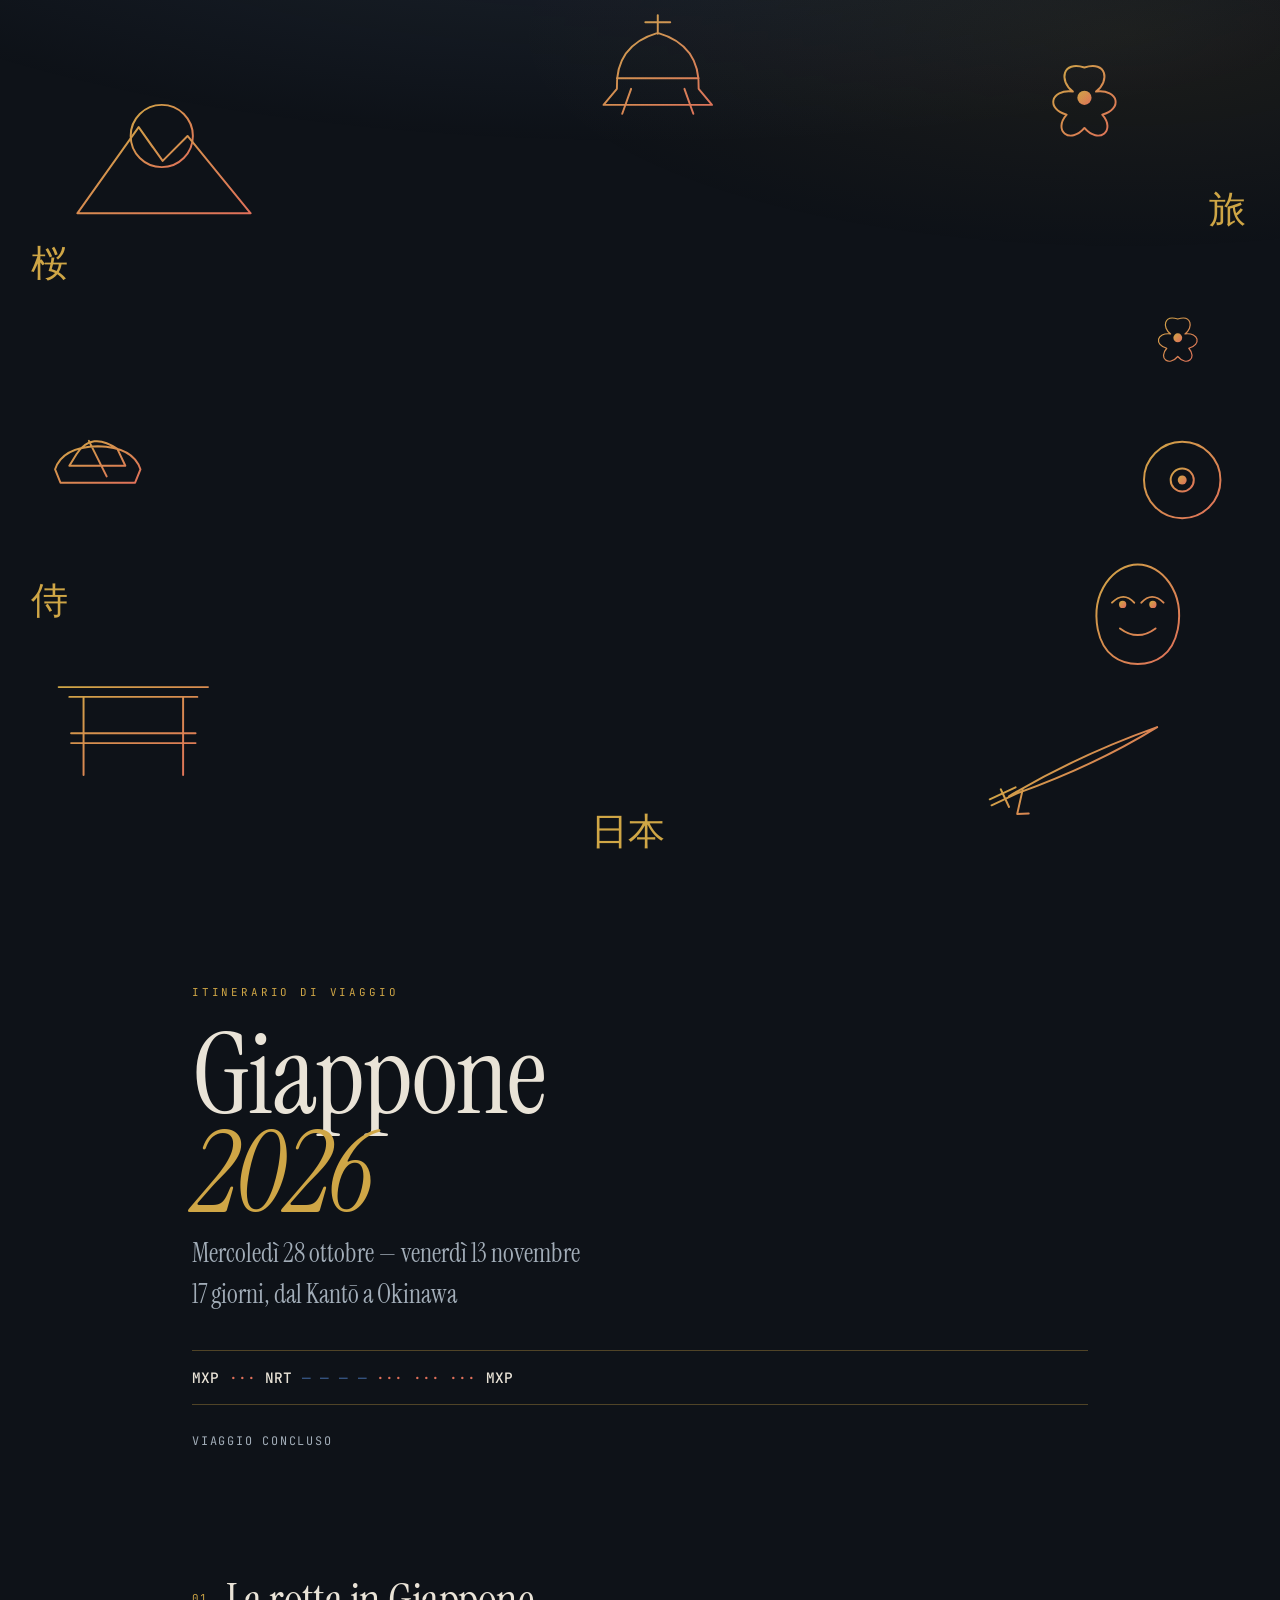
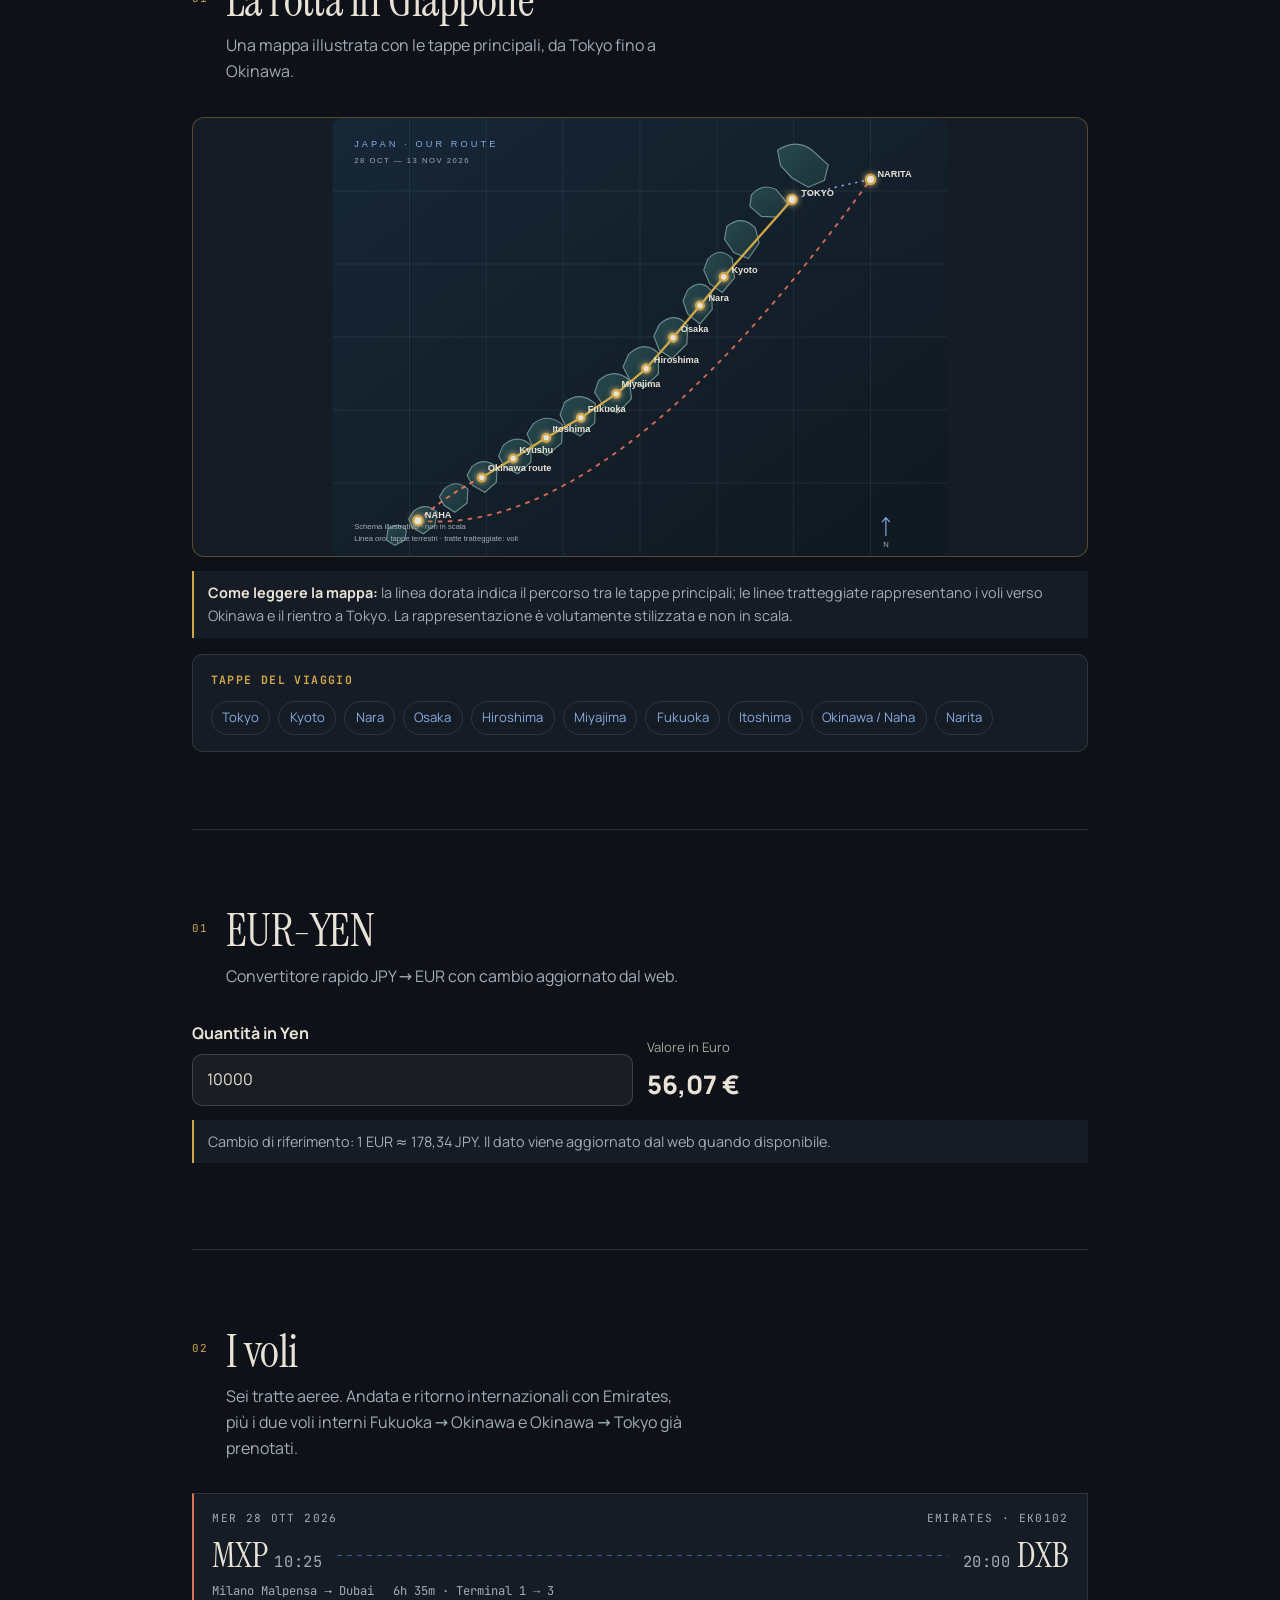
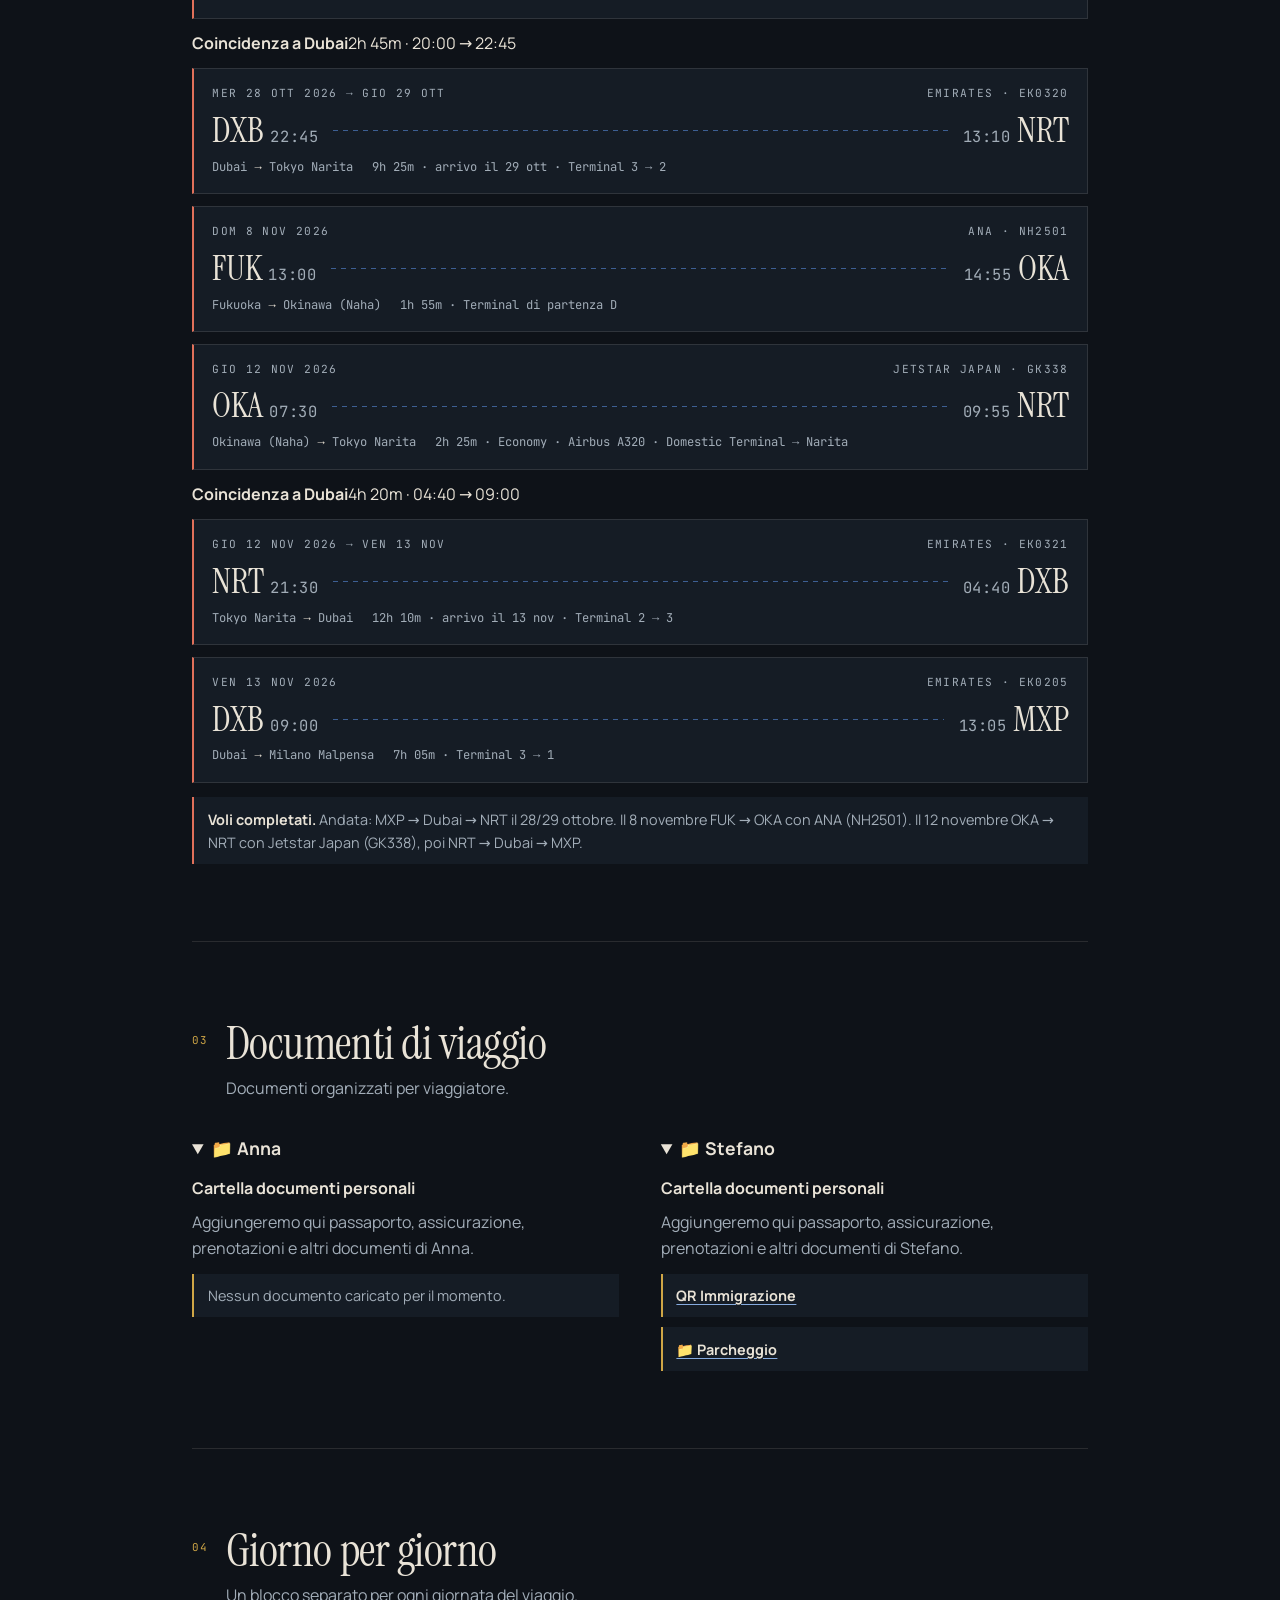
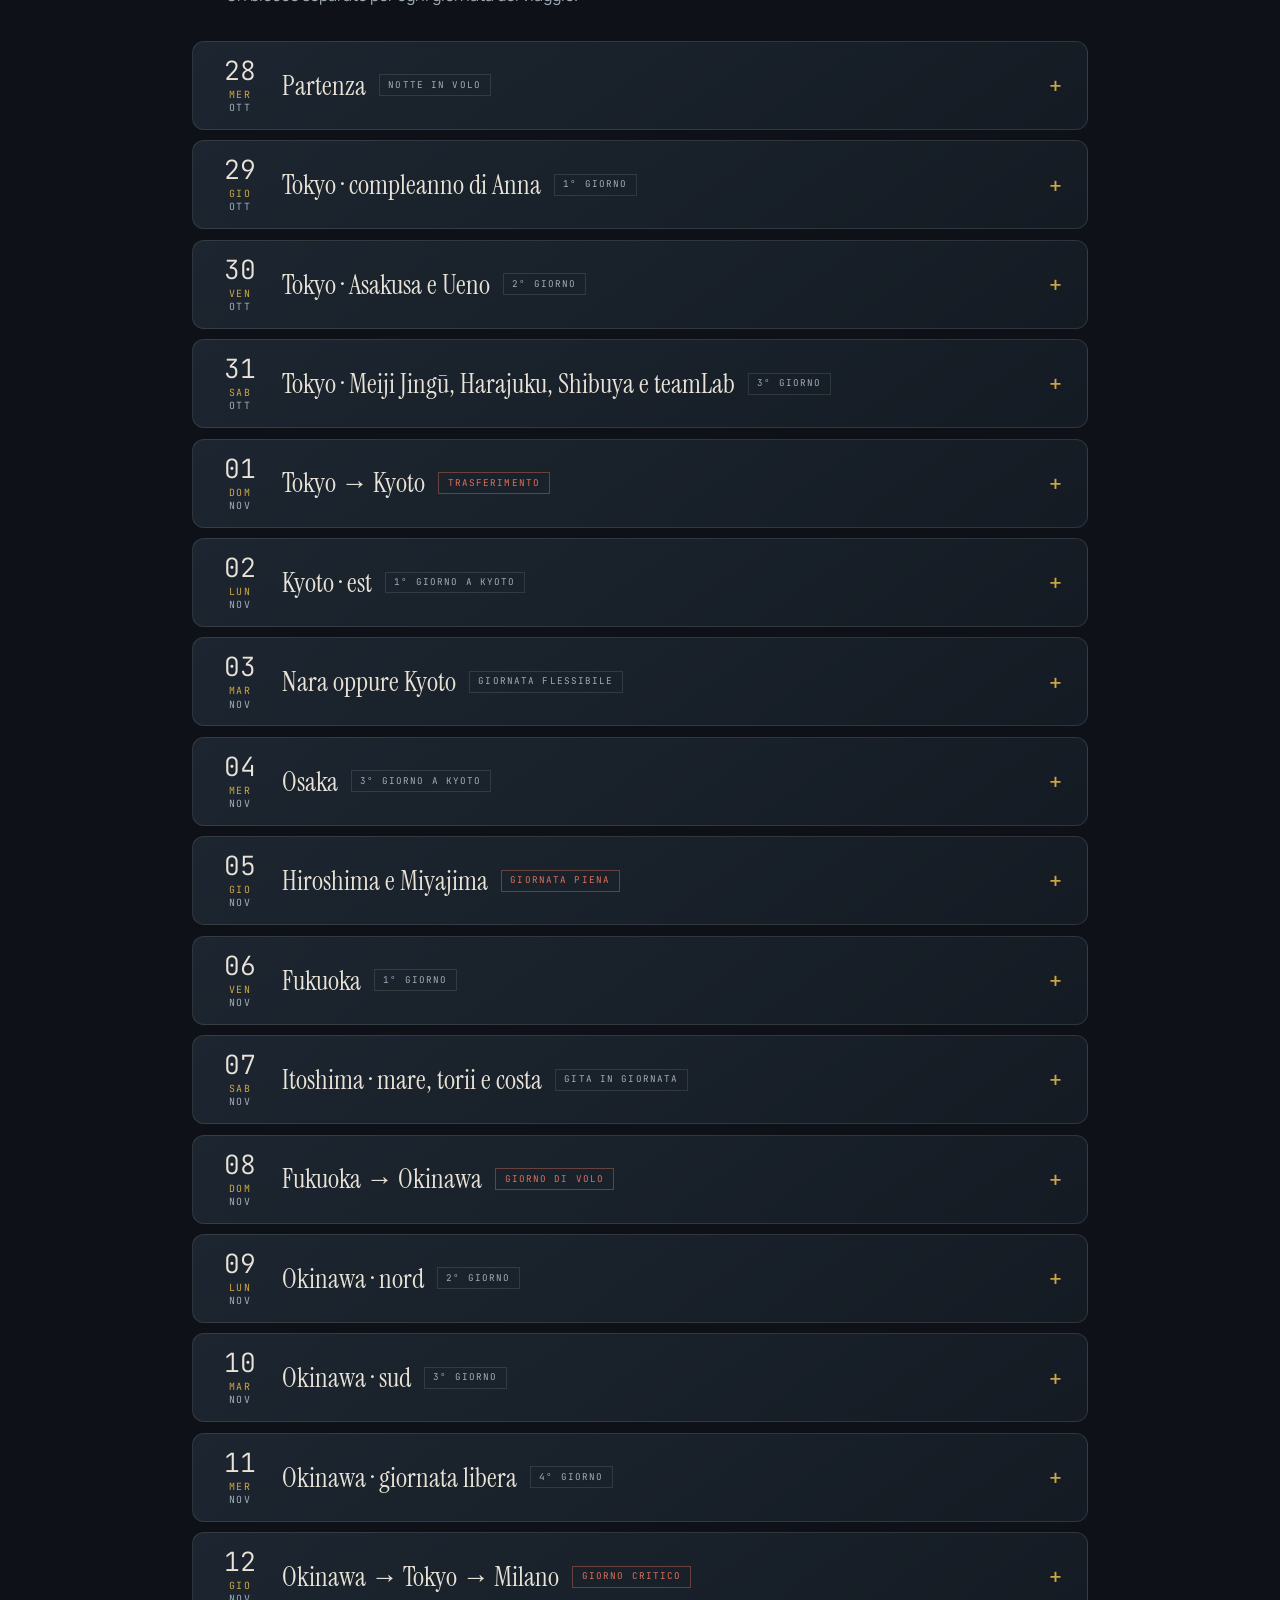
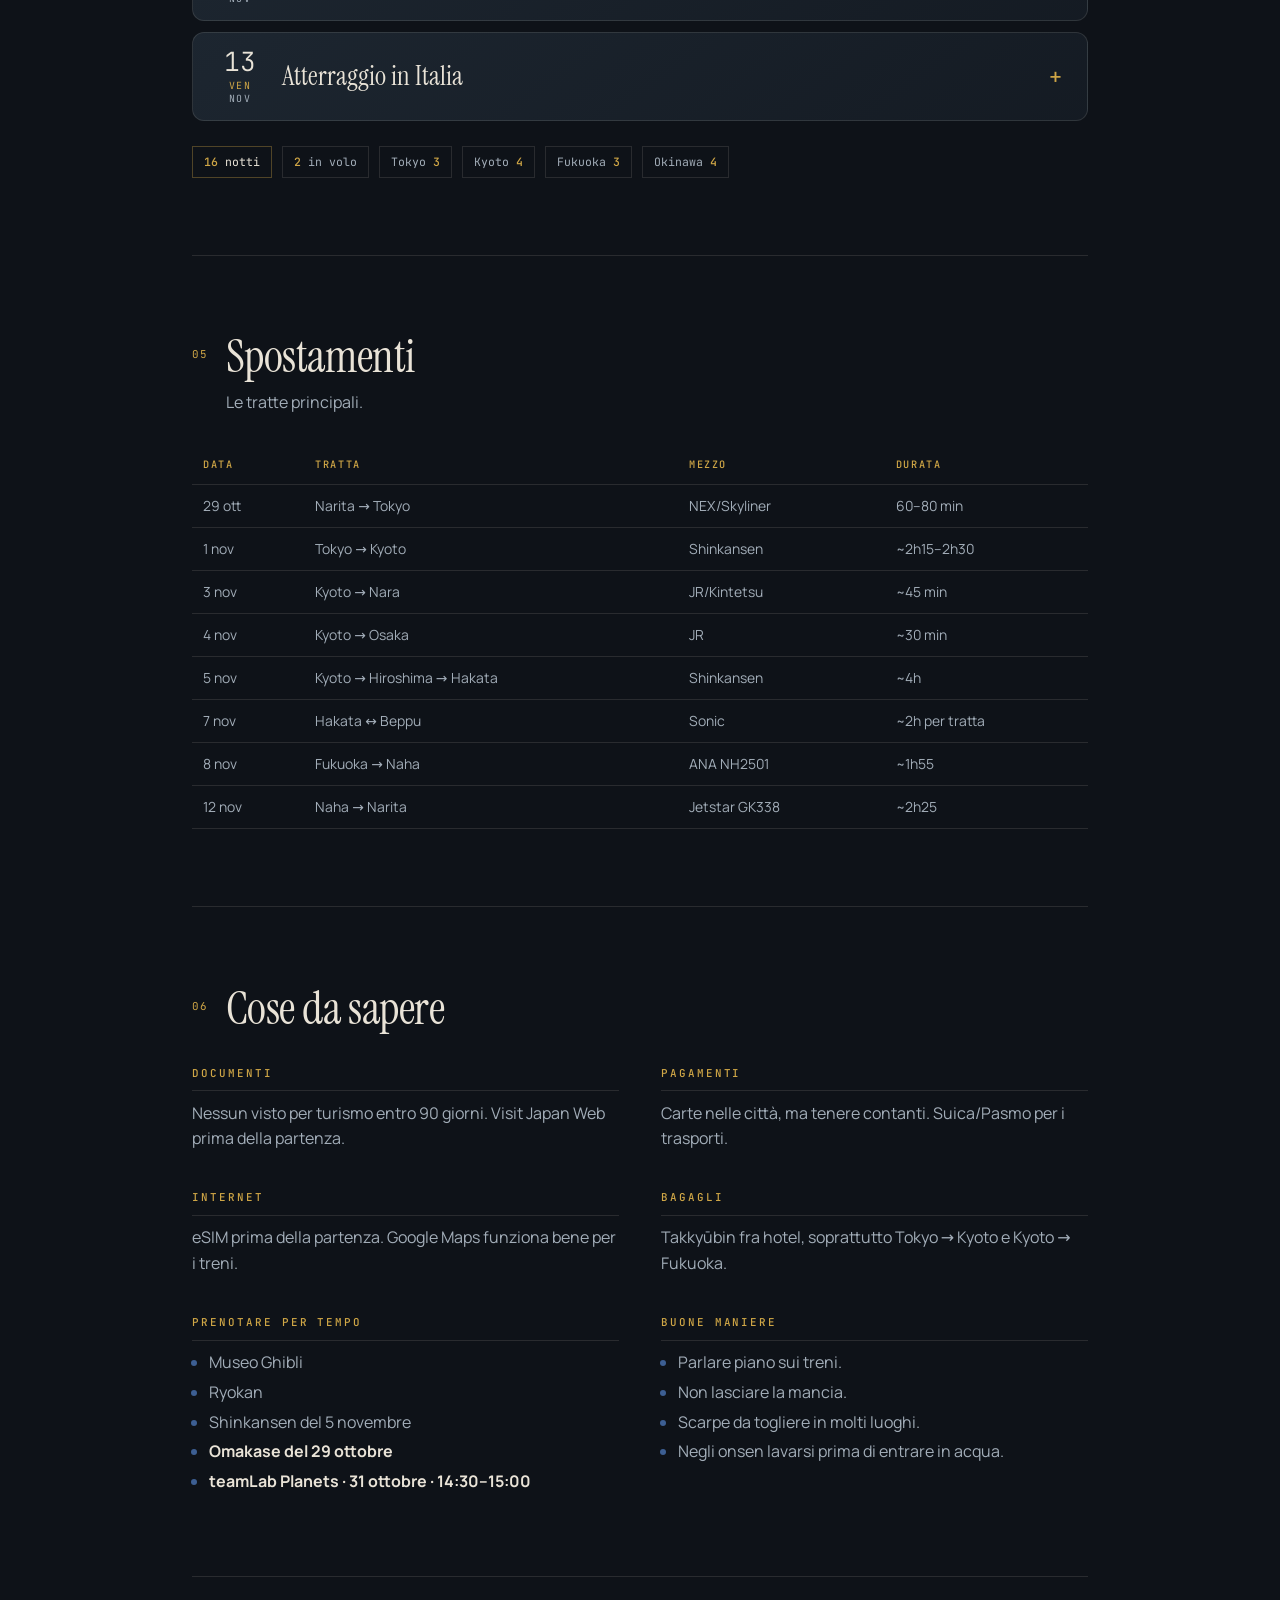
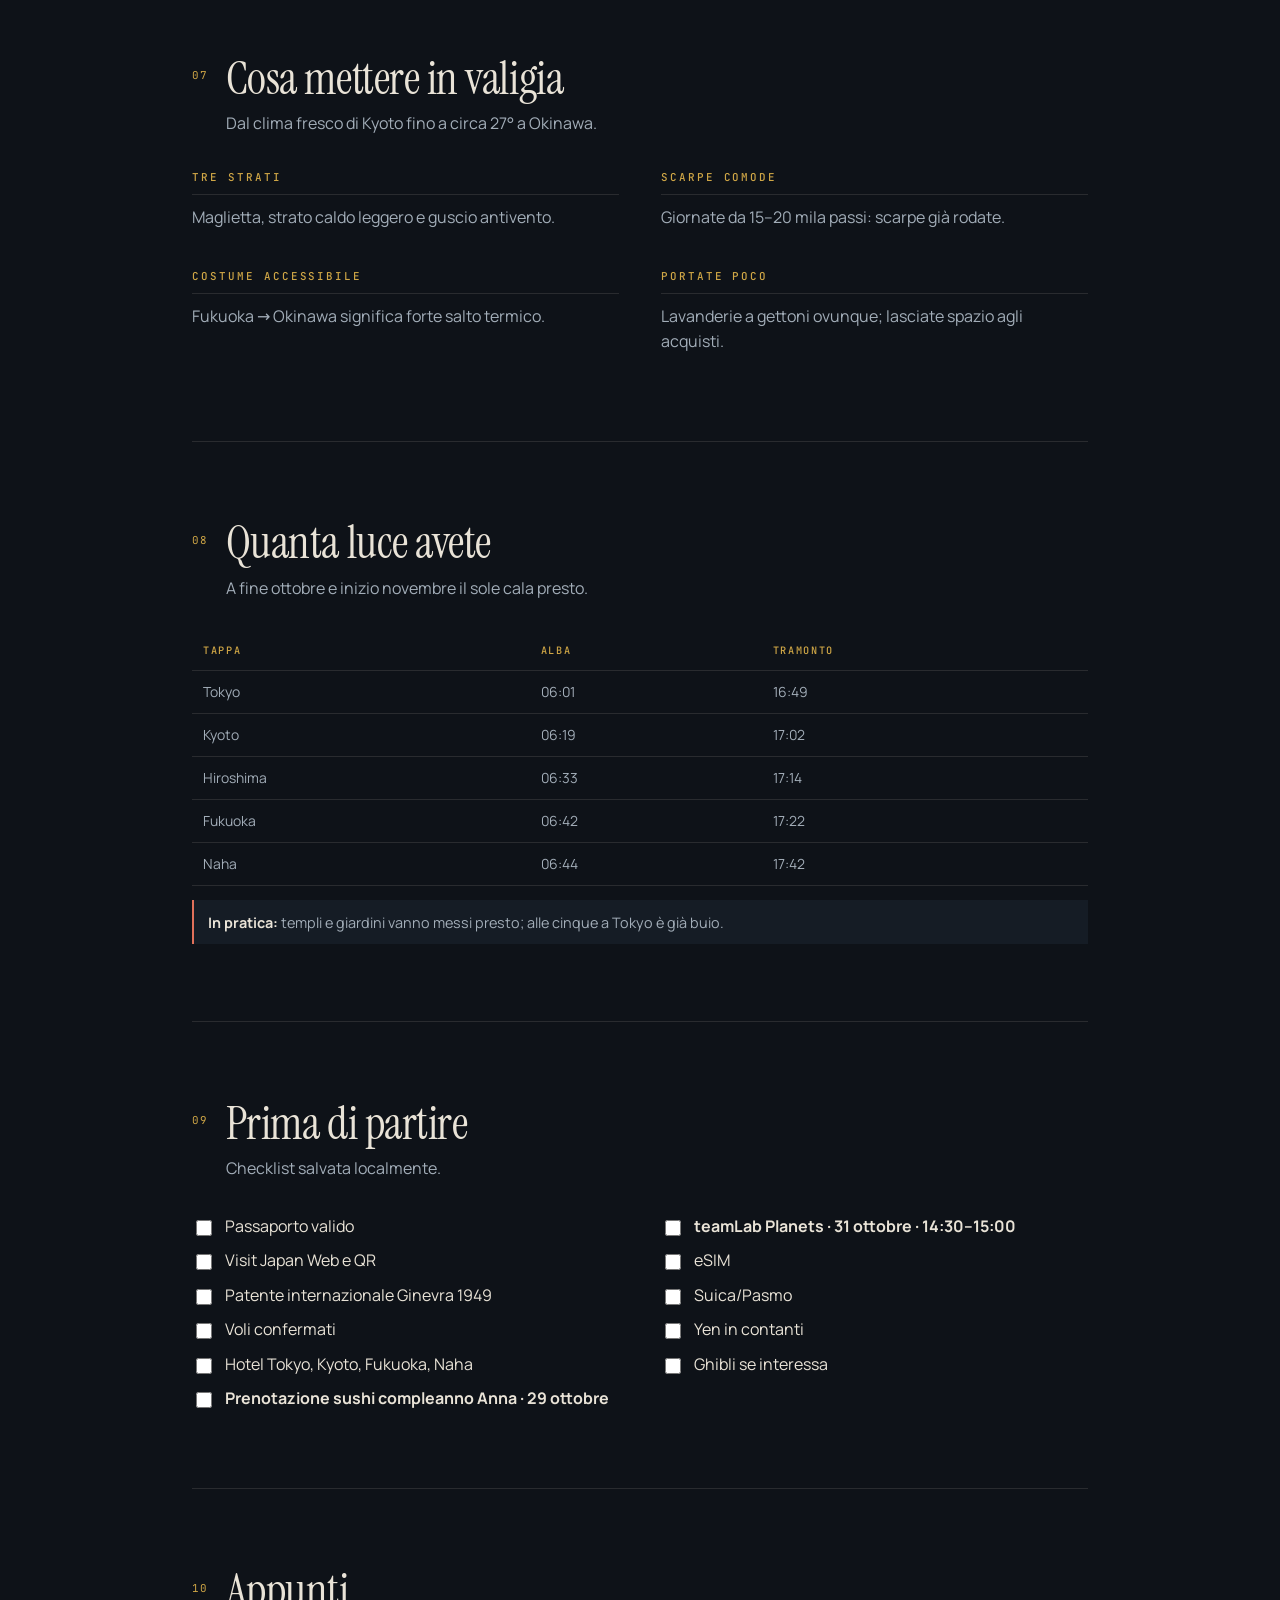
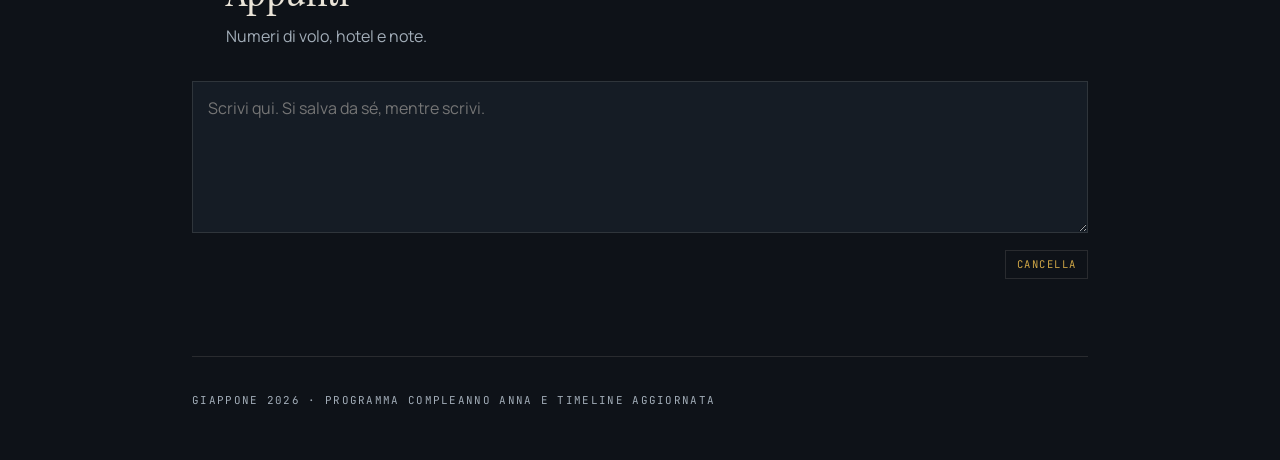
==== commit 8948bfc5: "Add subtle Japanese culture motifs behind the travel page" ====
--- a/index.html
+++ b/index.html
@@ -10,6 +10,20 @@
 <link rel="stylesheet" href="assets/site.css">
 </head>
 <body>
+<svg class="japan-pattern" aria-hidden="true" viewBox="0 0 1440 1000" preserveAspectRatio="xMidYMid slice" xmlns="http://www.w3.org/2000/svg">
+<defs><linearGradient id="jp-ink" x1="0" y1="0" x2="1" y2="1"><stop stop-color="#cfa646"/><stop offset="1" stop-color="#e0705a"/></linearGradient></defs>
+<g fill="none" stroke="url(#jp-ink)" stroke-width="2.2" stroke-linecap="round" stroke-linejoin="round">
+<g transform="translate(72 105)"><circle cx="110" cy="48" r="35"/><path d="M15 135L84 38 111 76 139 48 210 135Z M67 62L84 38 100 61M15 135H210"/></g>
+<g transform="translate(1220 110)"><path d="M0 -34C-25 -42 -29 -19 -13 -7C-39 -10 -43 13 -20 19C-36 37 -16 53 0 34C16 53 36 37 20 19C43 13 39 -10 13 -7C29 -19 25 -42 0 -34Z"/><circle r="8" fill="url(#jp-ink)" stroke="none"/></g>
+<g transform="translate(1325 380) scale(.62)"><path d="M0 -34C-25 -42 -29 -19 -13 -7C-39 -10 -43 13 -20 19C-36 37 -16 53 0 34C16 53 36 37 20 19C43 13 39 -10 13 -7C29 -19 25 -42 0 -34Z"/><circle r="8" fill="url(#jp-ink)" stroke="none"/></g>
+<g transform="translate(1280 690)"><path d="M-45 18C-53 -24 -27 -55 0 -55S53 -24 45 18C39 47 20 57 0 57S-39 47 -45 18Z M-29 -12Q-16 -25 -4 -12M4 -12Q16 -25 29 -12M-20 17Q0 32 20 17"/><circle cx="-17" cy="-10" r="3" fill="url(#jp-ink)"/><circle cx="17" cy="-10" r="3" fill="url(#jp-ink)"/></g>
+<g transform="translate(110 520)"><path d="M-48 8Q-40 -17 0 -18Q40 -17 48 8L42 23H-42Z M-24 -9Q-7 -35 22 -15L31 4H-32Z M-10 -24L10 16"/></g>
+<g transform="translate(1220 865) rotate(-25)"><path d="M-90 -8Q0 -17 94 -8Q10 2 -90 -8Z M-95 -19L-95 3M-111 -14L-79 -14M-112 -7L-79 -7M-73 -8L-90 14L-78 19"/></g>
+<g transform="translate(150 820)"><path d="M-72 -36H72M-84 -47H84M-56 -36V52M56 -36V52M-70 5H70M-70 16H70"/></g>
+<g transform="translate(1330 540)"><circle r="43"/><path d="M-42 0H42"/><circle r="13"/><circle r="5" fill="url(#jp-ink)" stroke="none"/></g>
+<g transform="translate(740 80)"><path d="M-46 20Q-48 -29 0 -43Q48 -29 46 20L61 38H-61Z M0 -42V-63M-14 -55H14M-46 8H46M-30 20L-40 48M30 20L40 48"/></g>
+</g><g fill="#cfa646" font-family="serif" font-size="42"><text x="35" y="310">桜</text><text x="1360" y="250">旅</text><text x="665" y="950">日本</text><text x="35" y="690">侍</text></g>
+</svg>
 <div class="wrap">
 <header class="hero"><p class="eyebrow">Itinerario di viaggio</p><h1>Giappone<br><em>2026</em></h1><p class="dates">Mercoledì 28 ottobre — venerdì 13 novembre<br>17 giorni, dal Kantō a Okinawa</p><div class="routestrip"><b>MXP</b><i class="air">···</i><b>NRT</b><i>—</i><i>—</i><i>—</i><i>—</i><i class="air">···</i><i class="air">···</i><i class="air">···</i><b>MXP</b></div><p class="counter" id="counter"></p></header>
 <section id="mappa-viaggio">
--- a/assets/site.css
+++ b/assets/site.css
@@ -344,7 +344,7 @@
 
 /* ---------- mappa del viaggio e shopping ---------- */
 .map-frame{position:relative;width:100%;height:clamp(280px,52vw,440px);overflow:hidden;border:1px solid var(--rule-kin);border-radius:12px;background:var(--sumi-2)}
-.map-frame iframe{display:block;width:100%;height:100%;border:0}
+.map-frame iframe{display:block;width:100%;height:100%;border:0}\n.map-frame.illustrated-map{height:clamp(300px,62vw,570px);min-height:300px}\n.map-frame.illustrated-map svg{display:block;width:100%;height:100%;min-height:300px}
 .map-pins{margin-top:1rem;padding:1rem 1.1rem;background:var(--sumi-2);border:1px solid var(--rule);border-radius:10px;display:grid;gap:.7rem}
 .map-pins>b{font-family:"JetBrains Mono",monospace;font-size:.72rem;letter-spacing:.12em;text-transform:uppercase;color:var(--kin)}
 .map-pin-links{display:flex;flex-wrap:wrap;gap:.5rem}
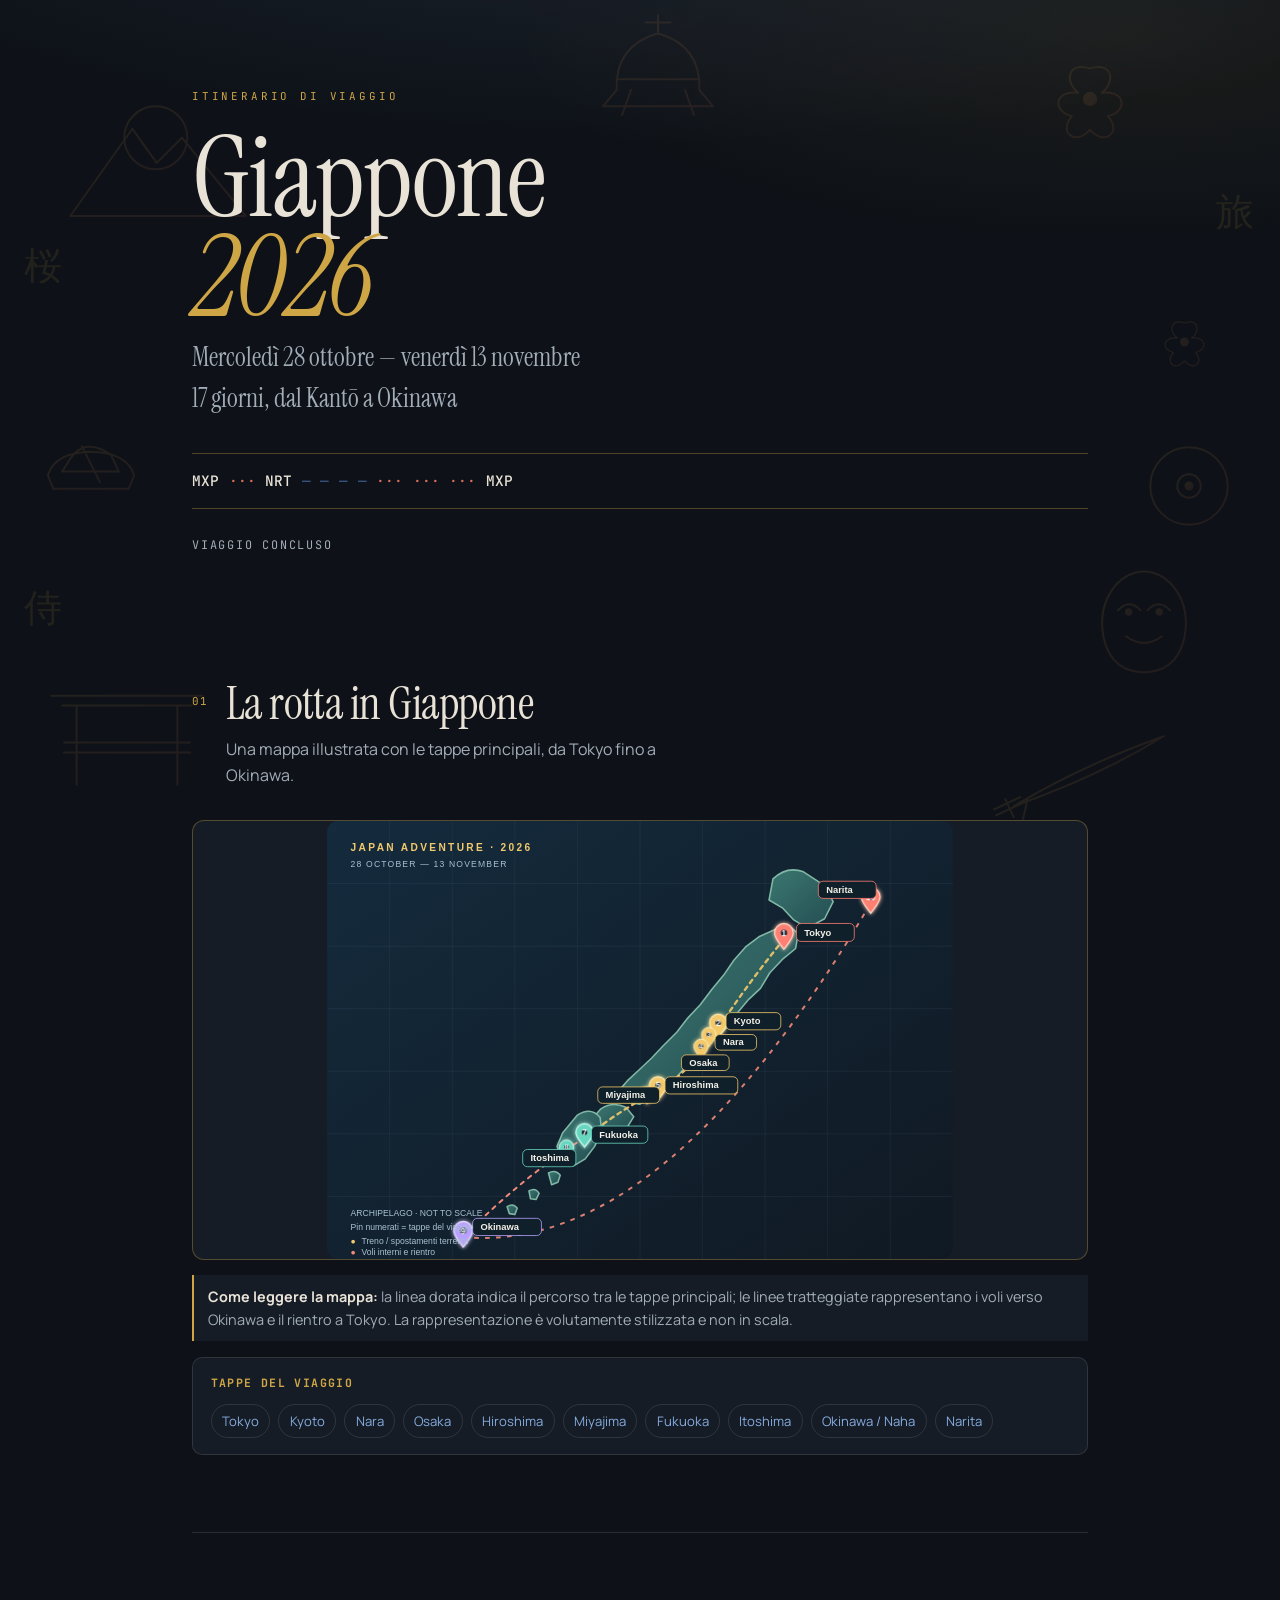
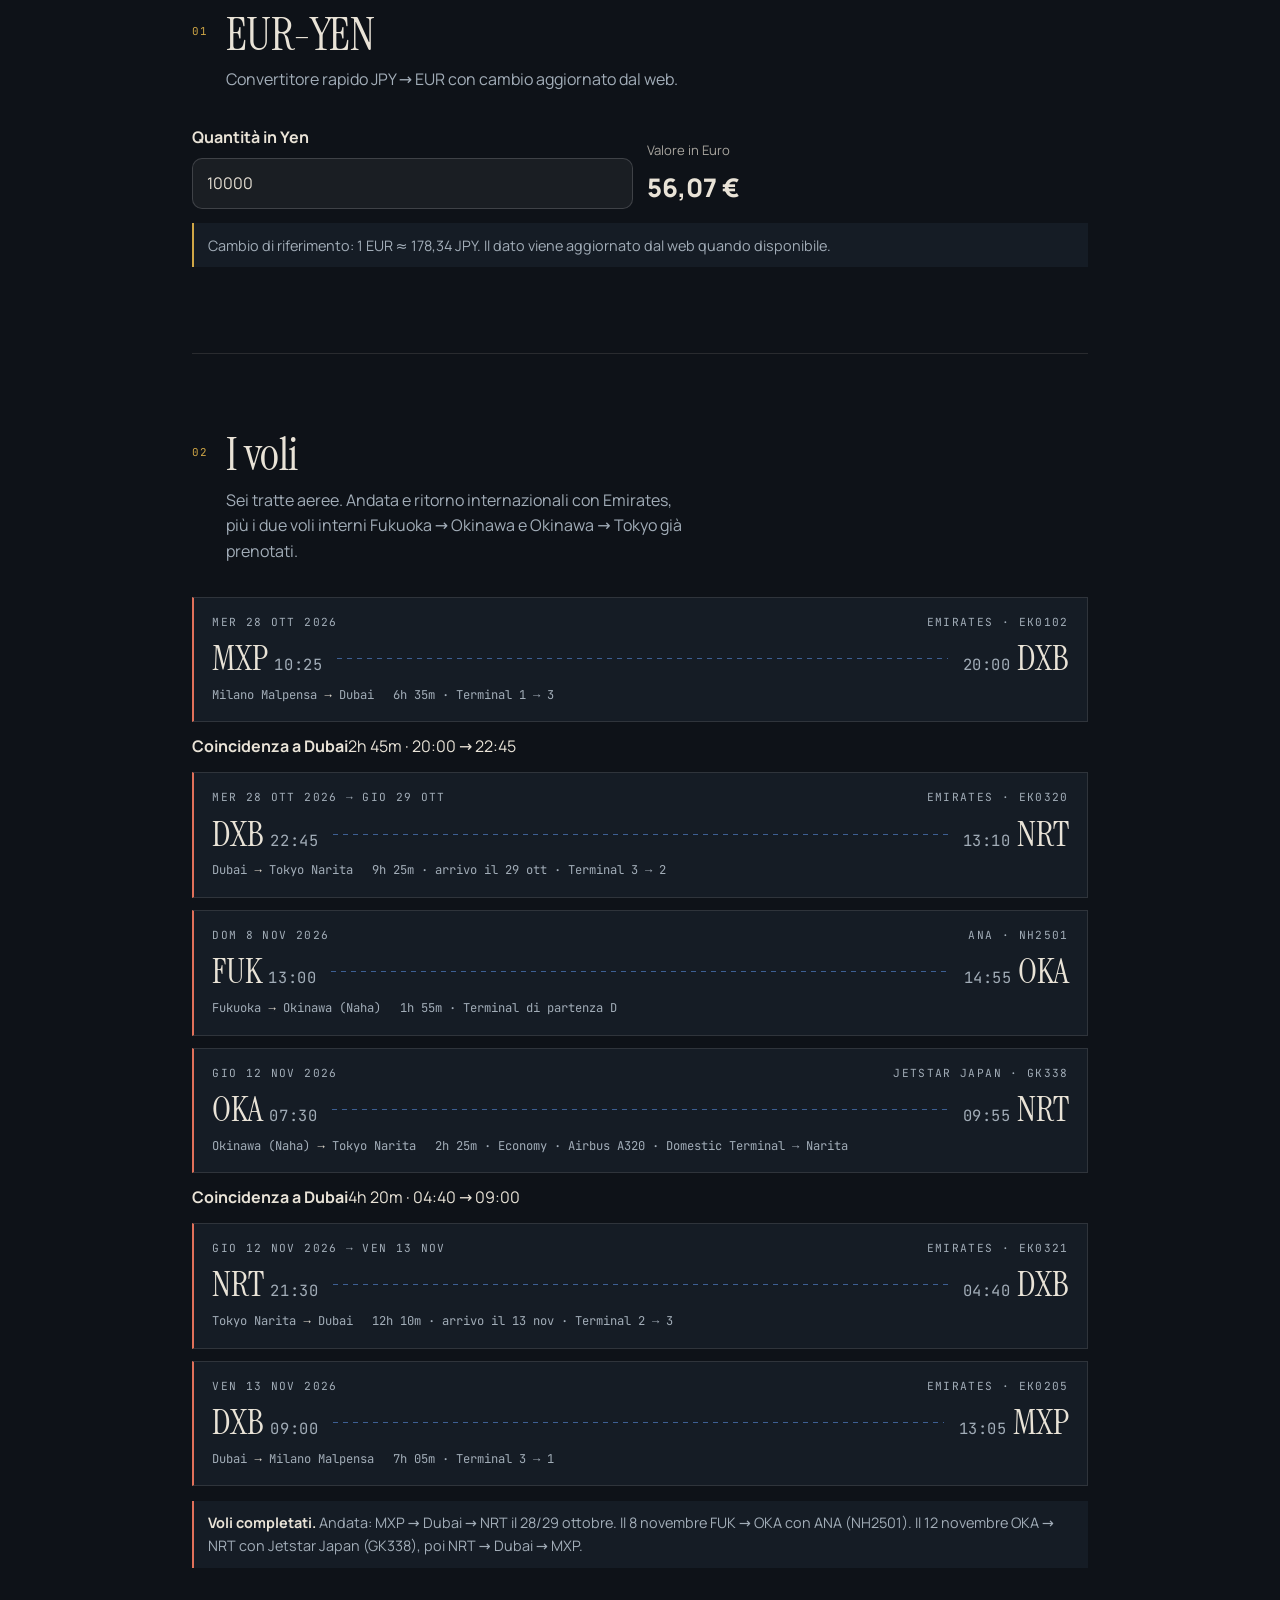
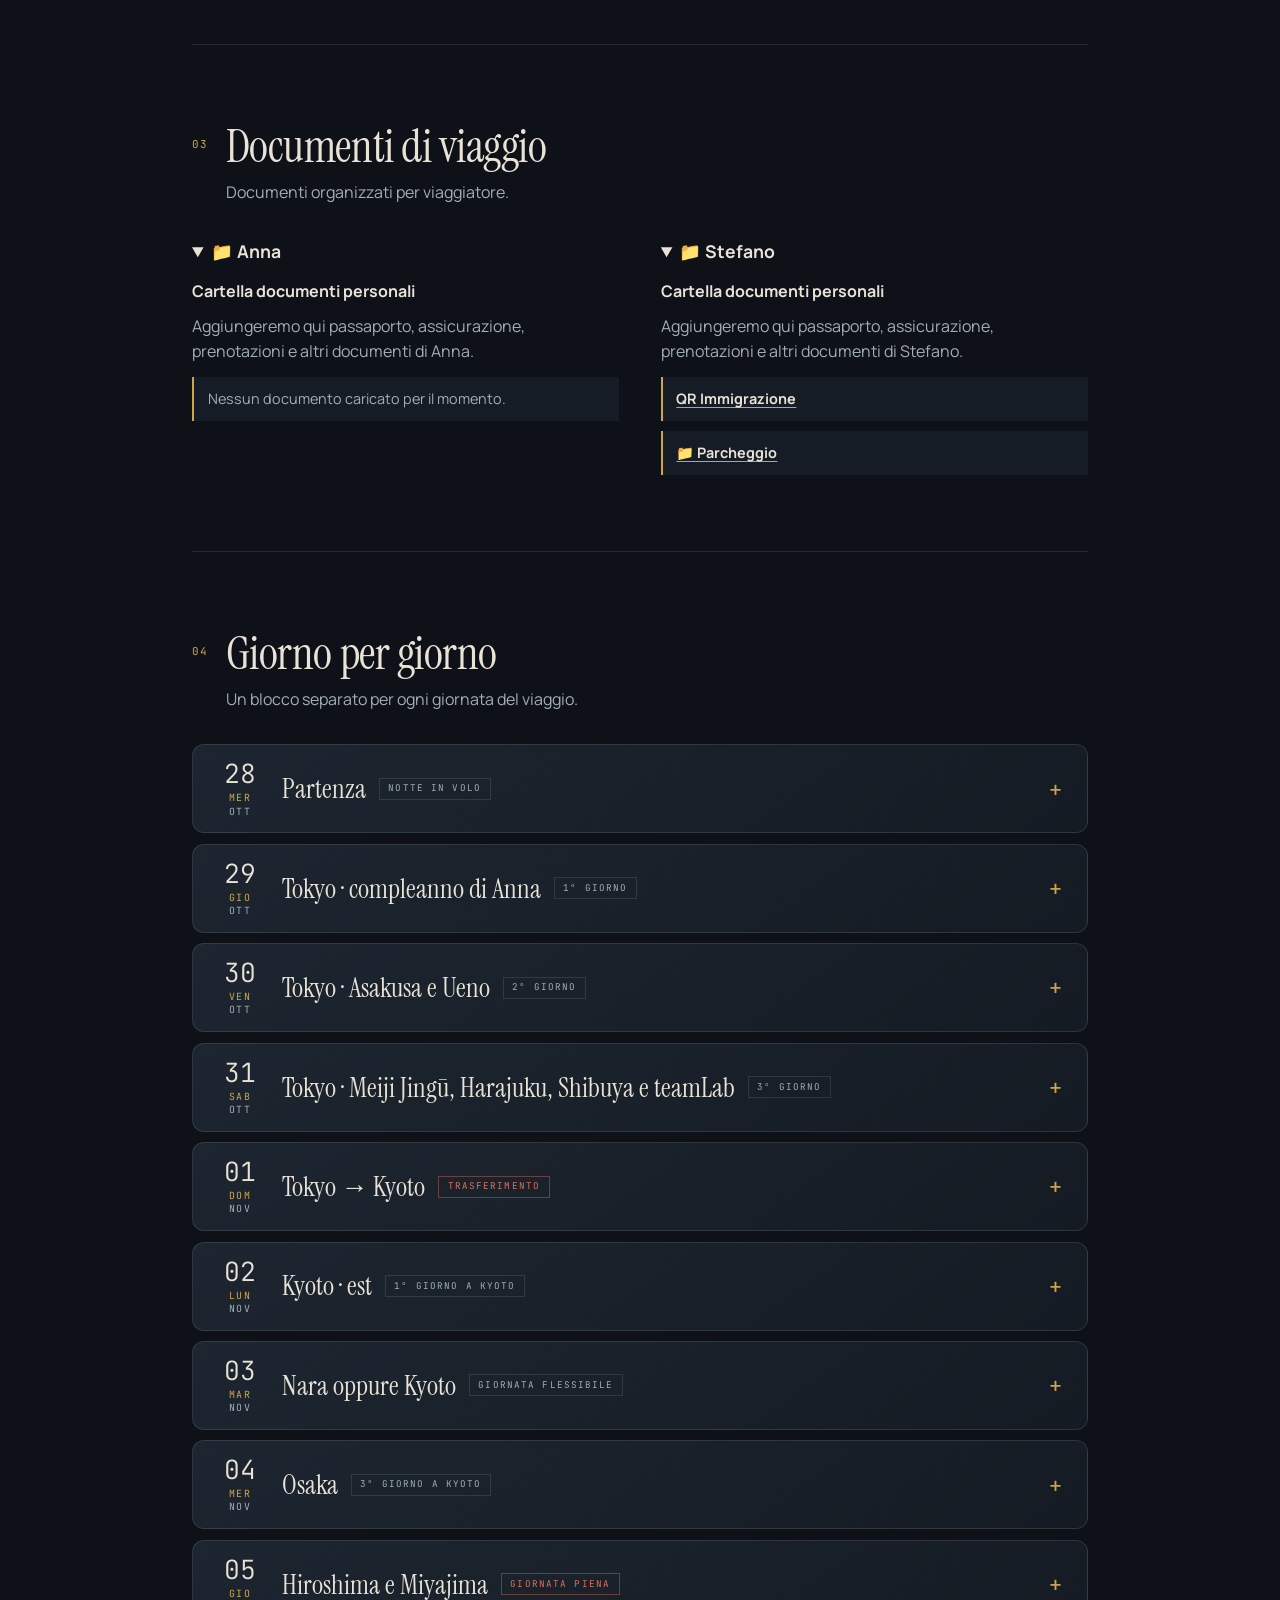
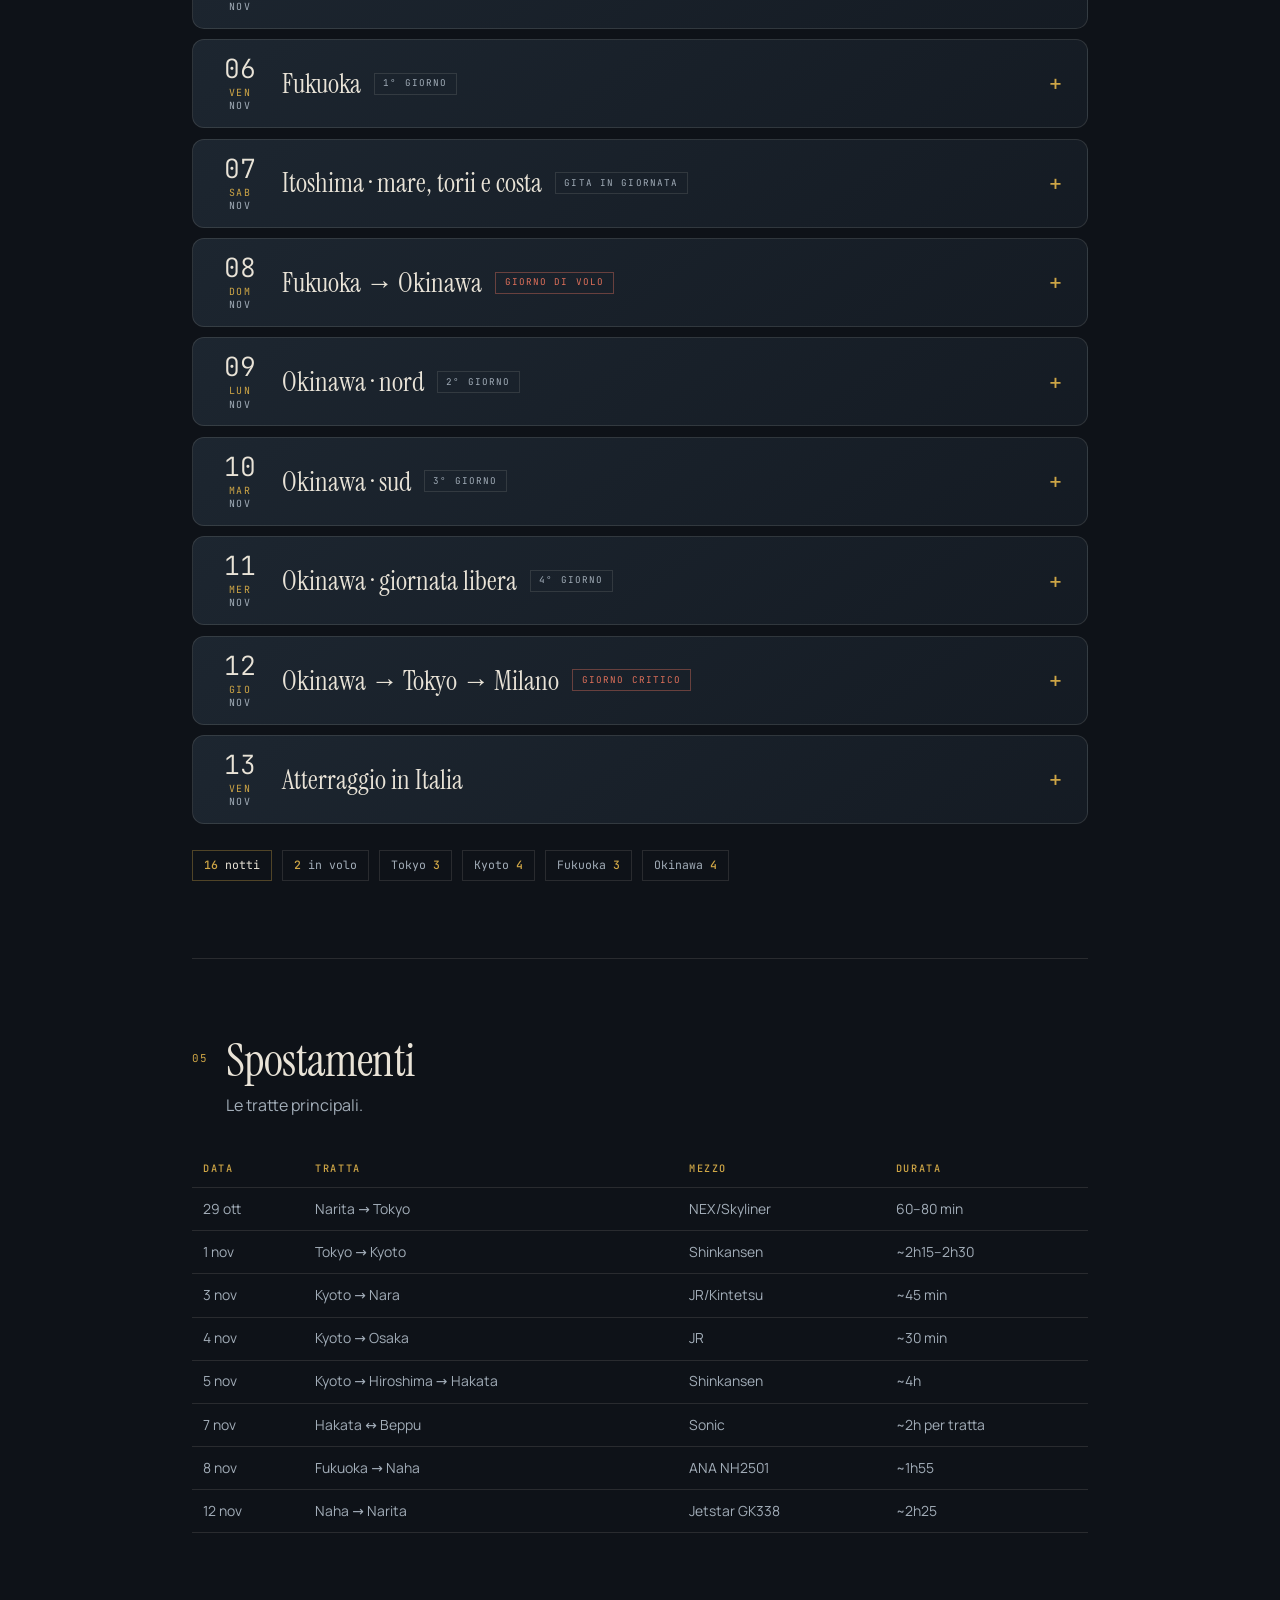
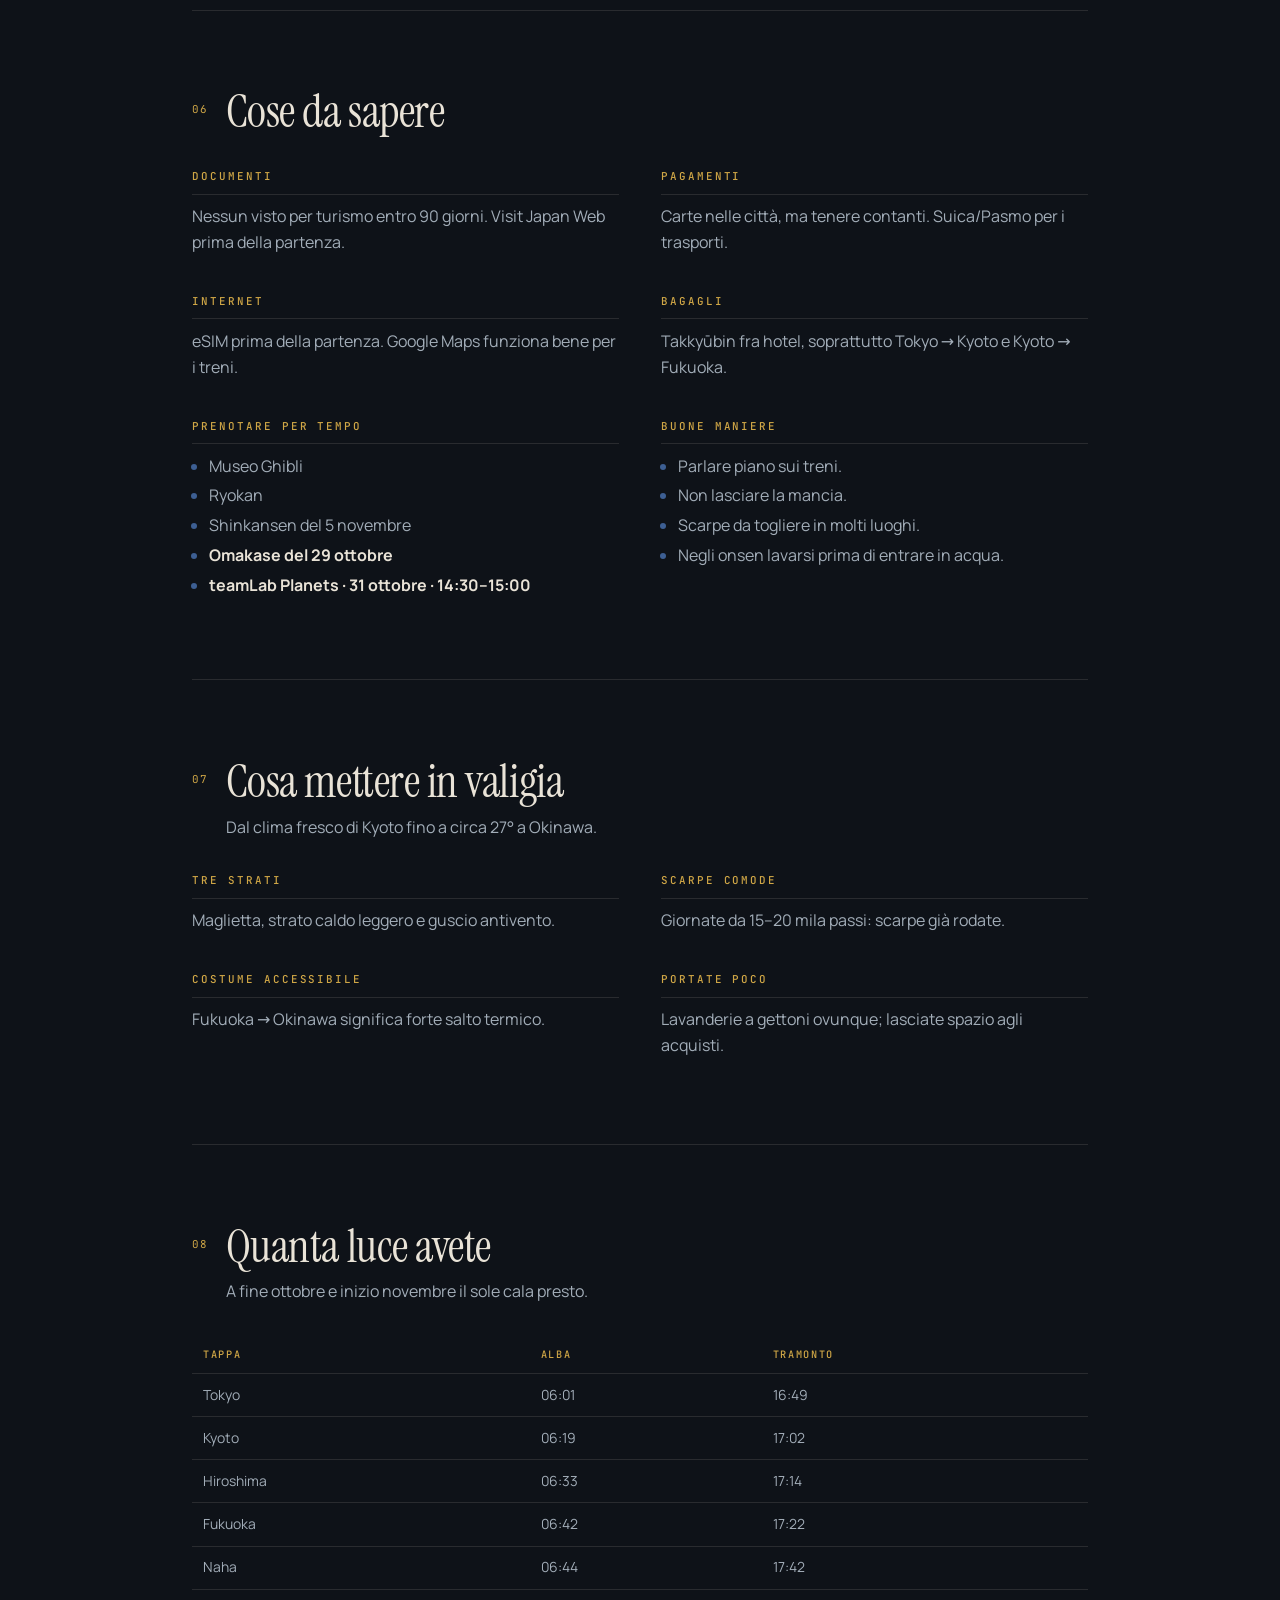
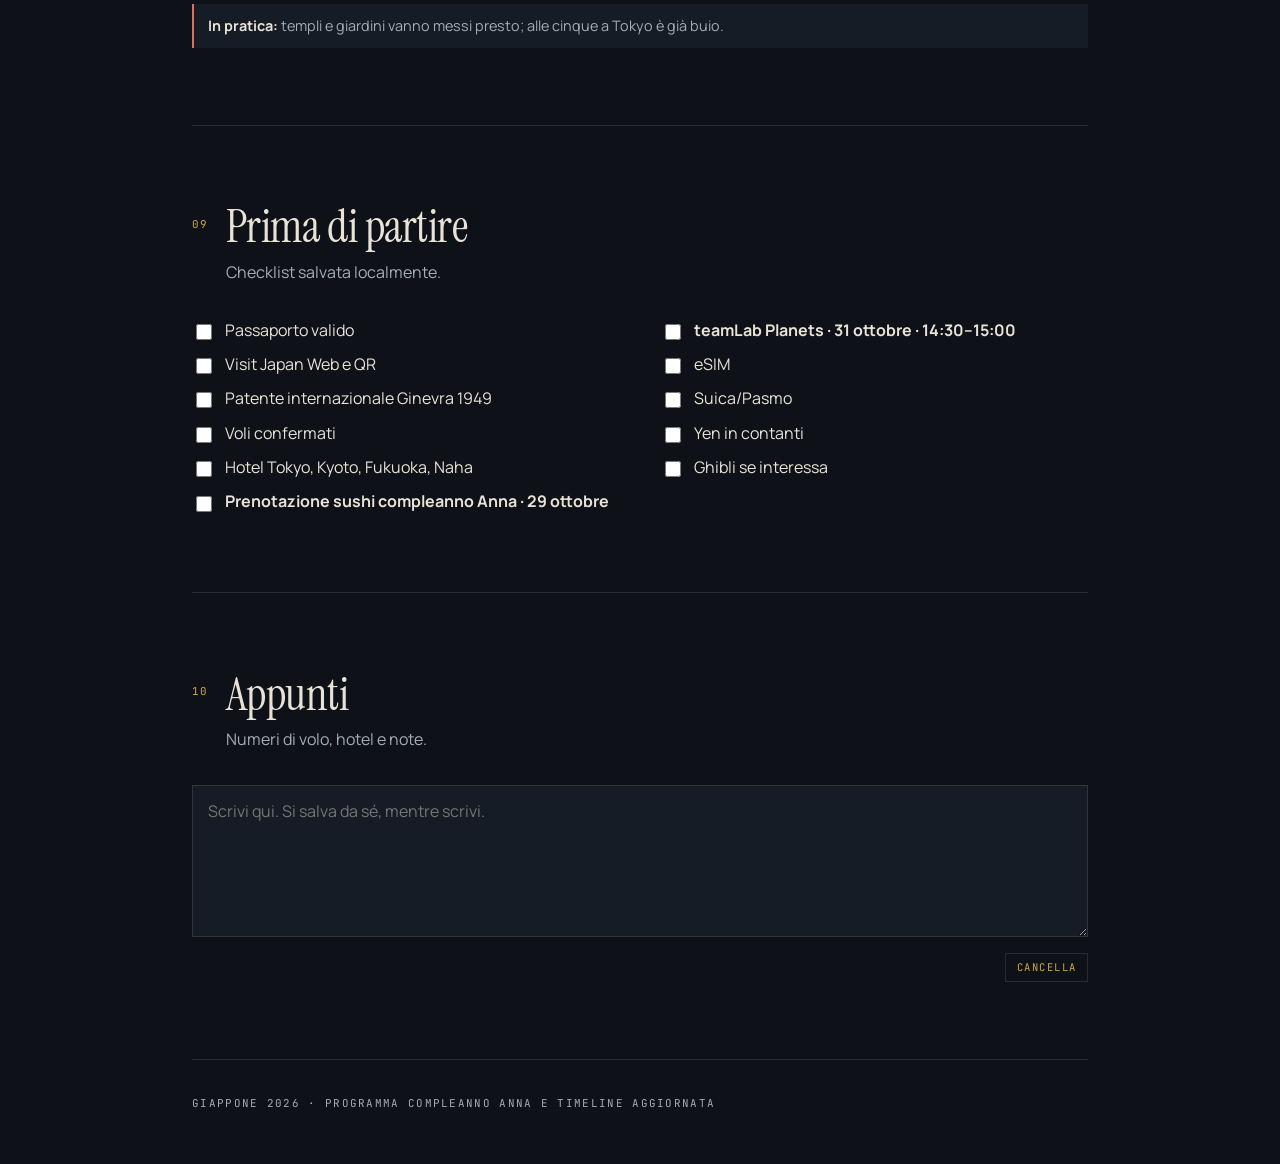
==== commit 673c0f7c: "Redesign itinerary map with Japan island silhouettes and colorful pins" ====
--- a/index.html
+++ b/index.html
@@ -29,46 +29,66 @@
 <section id="mappa-viaggio">
 <div class="shead"><span class="idx">01</span><div><h2>La rotta in Giappone</h2><p>Una mappa illustrata con le tappe principali, da Tokyo fino a Okinawa.</p></div></div>
 <div class="map-frame illustrated-map" role="img" aria-label="Mappa stilizzata del percorso in Giappone con Tokyo, Kyoto, Nara, Osaka, Hiroshima, Miyajima, Fukuoka, Itoshima e Okinawa evidenziate">
-<svg viewBox="0 0 800 570" width="100%" height="100%" style="display:block;width:100%;height:100%;min-height:280px" preserveAspectRatio="xMidYMid meet" xmlns="http://www.w3.org/2000/svg" aria-labelledby="map-title map-desc">
-<title id="map-title">Il nostro itinerario in Giappone</title><desc id="map-desc">Percorso schematico da Tokyo verso Kyoto, Osaka, Hiroshima, Miyajima e Fukuoka, con gita a Itoshima e volo per Okinawa prima del rientro a Tokyo Narita.</desc>
-<defs><linearGradient id="sea" x1="0" y1="0" x2="1" y2="1"><stop offset="0" stop-color="#172736"/><stop offset="1" stop-color="#101820"/></linearGradient><linearGradient id="island" x1="0" y1="0" x2="1" y2="1"><stop offset="0" stop-color="#294b50"/><stop offset="1" stop-color="#1b343b"/></linearGradient><filter id="glow"><feGaussianBlur stdDeviation="4" result="blur"/><feMerge><feMergeNode in="blur"/><feMergeNode in="SourceGraphic"/></feMerge></filter></defs>
-<rect width="800" height="570" rx="12" fill="url(#sea)"/>
-<g fill="none" stroke="#527180" stroke-width="1" opacity=".25"><path d="M0 95H800M0 190H800M0 285H800M0 380H800M0 475H800M100 0V570M200 0V570M300 0V570M400 0V570M500 0V570M600 0V570M700 0V570"/></g>
-<text x="28" y="38" fill="#86abdf" font-size="12" letter-spacing="4" font-family="sans-serif">JAPAN · OUR ROUTE</text>
-<text x="28" y="58" fill="#a2adb8" font-size="10" letter-spacing="2" font-family="sans-serif">28 OCT — 13 NOV 2026</text>
-<!-- silhouette of the Japanese archipelago -->
-<g fill="url(#island)" stroke="#71928c" stroke-width="1.5" opacity=".95">
-<path d="M579 42 Q603 26 624 42 L645 61 640 81 619 90 598 78 583 62Z"/>
-<path d="M545 100 Q559 84 577 93 L592 111 579 129 558 128 543 115Z"/>
-<path d="M513 141 Q533 125 550 143 L555 163 541 183 522 175 510 158Z"/>
-<path d="M488 184 Q504 166 520 183 L523 208 507 227 491 216 483 198Z"/>
-<path d="M462 224 Q479 208 493 225 L494 249 478 268 462 255 456 238Z"/>
-<path d="M425 269 Q445 250 462 270 L461 294 442 313 425 302 418 284Z"/>
-<path d="M385 308 Q405 288 424 306 L424 333 406 350 387 341 378 324Z"/>
-<path d="M346 342 Q366 324 386 341 L389 365 371 384 352 374 341 357Z"/>
-<path d="M302 370 Q322 354 342 372 L341 397 322 414 304 403 296 386Z"/>
-<path d="M261 398 Q280 383 299 399 L298 423 279 439 261 429 253 411Z"/>
-<path d="M222 426 Q241 410 258 426 L258 448 241 463 224 454 216 440Z"/>
-<path d="M181 454 Q198 440 214 455 L213 474 198 487 182 478 175 465Z"/>
-<path d="M145 483 Q160 469 176 483 L175 501 159 513 145 504 139 493Z"/>
-<path d="M105 512 Q121 499 136 513 L133 530 118 541 104 533 99 522Z"/>
-<path d="M72 535 Q84 525 96 536 L94 549 81 556 70 549Z"/>
+<svg viewBox="0 0 800 560" width="100%" height="100%" style="display:block;width:100%;height:100%;min-height:320px" preserveAspectRatio="xMidYMid meet" xmlns="http://www.w3.org/2000/svg" aria-labelledby="map-title map-desc">
+<title id="map-title">Il nostro itinerario in Giappone</title><desc id="map-desc">Mappa illustrata dell'arcipelago giapponese con pin per Tokyo, Kyoto, Nara, Osaka, Hiroshima, Miyajima, Fukuoka, Itoshima, Okinawa e Narita.</desc>
+<defs>
+ <linearGradient id="mapSea" x1="0" y1="0" x2="1" y2="1"><stop stop-color="#142b3d"/><stop offset="1" stop-color="#101923"/></linearGradient>
+ <linearGradient id="mapLand" x1="0" y1="0" x2="1" y2="1"><stop stop-color="#3b7770"/><stop offset="1" stop-color="#244d52"/></linearGradient>
+ <filter id="pinGlow" x="-80%" y="-80%" width="260%" height="260%"><feGaussianBlur stdDeviation="3" result="b"/><feMerge><feMergeNode in="b"/><feMergeNode in="SourceGraphic"/></feMerge></filter>
+</defs>
+<rect width="800" height="560" rx="14" fill="url(#mapSea)"/>
+<g fill="none" stroke="#7193a4" stroke-width="1" opacity=".13"><path d="M0 80H800M0 160H800M0 240H800M0 320H800M0 400H800M0 480H800M80 0V560M160 0V560M240 0V560M320 0V560M400 0V560M480 0V560M560 0V560M640 0V560M720 0V560"/></g>
+<text x="30" y="38" fill="#f3c96b" font-family="sans-serif" font-size="13" font-weight="700" letter-spacing="3">JAPAN ADVENTURE · 2026</text>
+<text x="30" y="59" fill="#a9c2d1" font-family="sans-serif" font-size="11" letter-spacing="1.5">28 OCTOBER — 13 NOVEMBER</text>
+<!-- Sagome semplificate ma riconoscibili delle quattro isole principali -->
+<g fill="url(#mapLand)" stroke="#80b7a5" stroke-width="2" stroke-linejoin="round">
+ <!-- Hokkaido -->
+ <path d="M570 74 Q588 57 609 65 L635 82 647 103 636 125 614 137 596 126 582 111 565 101Z"/>
+ <!-- Honshu: lungo arco nord-est / sud-ovest -->
+ <path d="M572 139 Q590 128 602 145 L599 163 582 177 566 194 554 214 539 228 523 247 510 265 491 281 474 300 456 317 439 336 421 351 400 362 381 359 372 346 384 332 399 318 415 303 430 287 447 270 461 252 477 235 492 215 507 197 520 178 535 161 552 148Z"/>
+ <!-- Shikoku -->
+ <path d="M350 368 Q365 358 382 366 L392 378 384 391 365 396 349 388 341 378Z"/>
+ <!-- Kyushu -->
+ <path d="M320 376 Q337 365 349 379 L351 397 342 416 330 432 315 441 300 433 294 416 301 399Z"/>
+ <!-- Okinawa / Ryukyu chain -->
+ <path d="M283 450 Q292 445 298 453 L295 462 287 465Z"/>
+ <path d="M258 473 Q266 468 271 476 L267 484 260 483Z"/>
+ <path d="M230 493 Q238 488 243 495 L240 503 233 502Z"/>
+ <path d="M200 512 Q209 506 215 514 L210 522 203 521Z"/>
+ <path d="M165 528 Q176 521 182 530 L177 539 168 538Z"/>
 </g>
-<!-- route: land itinerary and flights -->
-<path d="M598 106 L509 207 L478 244 L443 286 L408 326 L369 359 L323 390 L278 416 L235 443 L194 468" fill="none" stroke="#cfa646" stroke-width="3" stroke-linecap="round" stroke-linejoin="round"/>
-<path d="M194 468 Q152 488 111 524" fill="none" stroke="#e0705a" stroke-width="2.5" stroke-dasharray="6 6"/>
-<path d="M111 524 Q360 548 700 80" fill="none" stroke="#e0705a" stroke-width="2.5" stroke-dasharray="6 7" opacity=".9"/>
-<path d="M700 80 Q653 89 598 106" fill="none" stroke="#86abdf" stroke-width="2" stroke-dasharray="3 6"/>
-<!-- highlighted stops -->
-<g filter="url(#glow)" fill="#e9e3d7" stroke="#cfa646" stroke-width="3">
-<circle cx="598" cy="106" r="6"/><circle cx="509" cy="207" r="5"/><circle cx="478" cy="244" r="5"/><circle cx="443" cy="286" r="5"/><circle cx="408" cy="326" r="5"/><circle cx="369" cy="359" r="5"/><circle cx="323" cy="390" r="5"/><circle cx="278" cy="416" r="5"/><circle cx="235" cy="443" r="5"/><circle cx="194" cy="468" r="5"/><circle cx="111" cy="524" r="6"/><circle cx="700" cy="80" r="6"/>
+<!-- Rotta terrestre principale, tenuta sottile per non confondere la cartografia -->
+<path d="M584 151 Q540 205 500 265 T423 345" fill="none" stroke="#f3c96b" stroke-width="3" stroke-linecap="round" stroke-dasharray="5 6" opacity=".9"/>
+<path d="M423 345 Q380 366 329 405" fill="none" stroke="#f3c96b" stroke-width="3" stroke-linecap="round" stroke-dasharray="5 6" opacity=".9"/>
+<path d="M329 405 Q250 455 174 532" fill="none" stroke="#f18a78" stroke-width="2.5" stroke-linecap="round" stroke-dasharray="5 7"/>
+<path d="M174 532 Q430 555 695 105" fill="none" stroke="#f18a78" stroke-width="2.5" stroke-dasharray="6 8" opacity=".9"/>
+<!-- Pin -->
+<g font-family="sans-serif" font-size="11" font-weight="700" text-anchor="middle" filter="url(#pinGlow)">
+ <g transform="translate(584 151)"><path d="M0 13C-4 7 -12 -1 -12 -8A12 12 0 1 1 12 -8C12 -1 4 7 0 13Z" fill="#ff7f73" stroke="#ffe3ce" stroke-width="1.5"/><circle cy="-8" r="4" fill="#17232e"/><text x="0" y="-4" fill="#fff">1</text></g>
+ <g transform="translate(500 265)"><path d="M0 12C-4 6 -11 0 -11 -7A11 11 0 1 1 11 -7C11 0 4 6 0 12Z" fill="#f3c96b" stroke="#fff0bc" stroke-width="1.5"/><circle cy="-7" r="3.5" fill="#17232e"/><text x="0" y="-3.5" fill="#fff">2</text></g>
+ <g transform="translate(488 279)"><path d="M0 10C-3 5 -9 0 -9 -6A9 9 0 1 1 9 -6C9 0 3 5 0 10Z" fill="#f3c96b" stroke="#fff0bc" stroke-width="1.2"/><circle cy="-6" r="3" fill="#17232e"/><text x="0" y="-3" fill="#fff" font-size="9">3</text></g>
+ <g transform="translate(478 294)"><path d="M0 10C-3 5 -9 0 -9 -6A9 9 0 1 1 9 -6C9 0 3 5 0 10Z" fill="#f3c96b" stroke="#fff0bc" stroke-width="1.2"/><circle cy="-6" r="3" fill="#17232e"/><text x="0" y="-3" fill="#fff" font-size="9">4</text></g>
+ <g transform="translate(423 345)"><path d="M0 12C-4 6 -11 0 -11 -7A11 11 0 1 1 11 -7C11 0 4 6 0 12Z" fill="#f3c96b" stroke="#fff0bc" stroke-width="1.5"/><circle cy="-7" r="3.5" fill="#17232e"/><text x="0" y="-3.5" fill="#fff">5</text></g>
+ <g transform="translate(409 353)"><path d="M0 9C-3 4 -8 0 -8 -5A8 8 0 1 1 8 -5C8 0 3 4 0 9Z" fill="#f3c96b" stroke="#fff0bc" stroke-width="1.2"/><circle cy="-5" r="2.8" fill="#17232e"/><text x="0" y="-2" fill="#fff" font-size="8">6</text></g>
+ <g transform="translate(329 405)"><path d="M0 12C-4 6 -11 0 -11 -7A11 11 0 1 1 11 -7C11 0 4 6 0 12Z" fill="#67d7c0" stroke="#d7fff4" stroke-width="1.5"/><circle cy="-7" r="3.5" fill="#17232e"/><text x="0" y="-3.5" fill="#fff">7</text></g>
+ <g transform="translate(306 423)"><path d="M0 10C-3 5 -9 0 -9 -6A9 9 0 1 1 9 -6C9 0 3 5 0 10Z" fill="#67d7c0" stroke="#d7fff4" stroke-width="1.2"/><circle cy="-6" r="3" fill="#17232e"/><text x="0" y="-3" fill="#fff" font-size="9">8</text></g>
+ <g transform="translate(174 532)"><path d="M0 13C-4 7 -12 -1 -12 -8A12 12 0 1 1 12 -8C12 -1 4 7 0 13Z" fill="#b9a2ff" stroke="#eee7ff" stroke-width="1.5"/><circle cy="-8" r="4" fill="#17232e"/><text x="0" y="-4" fill="#fff">9</text></g>
+ <g transform="translate(695 105)"><path d="M0 13C-4 7 -12 -1 -12 -8A12 12 0 1 1 12 -8C12 -1 4 7 0 13Z" fill="#ff7f73" stroke="#ffe3ce" stroke-width="1.5"/><circle cy="-8" r="4" fill="#17232e"/><text x="0" y="-4" fill="#fff">10</text></g>
 </g>
-<!-- labels -->
-<g font-family="sans-serif" fill="#e9e3d7" font-size="12" font-weight="600">
-<text x="610" y="101">TOKYO</text><text x="519" y="202">Kyoto</text><text x="489" y="238">Nara</text><text x="453" y="279">Osaka</text><text x="418" y="319">Hiroshima</text><text x="376" y="350">Miyajima</text><text x="332" y="383">Fukuoka</text><text x="286" y="408">Itoshima</text><text x="243" y="436">Kyushu</text><text x="202" y="460">Okinawa route</text><text x="120" y="520">NAHA</text><text x="709" y="77">NARITA</text>
+<!-- Etichette con fondi opachi per leggibilità -->
+<g font-family="sans-serif" font-size="12" font-weight="700" fill="#f4f1e8">
+ <g><rect x="600" y="131" width="74" height="23" rx="6" fill="#10202a" stroke="#ff7f73"/><text x="610" y="147">Tokyo</text></g>
+ <g><rect x="510" y="245" width="70" height="22" rx="6" fill="#10202a" stroke="#f3c96b"/><text x="520" y="260">Kyoto</text></g>
+ <g><rect x="496" y="273" width="53" height="20" rx="6" fill="#10202a" stroke="#f3c96b"/><text x="506" y="287">Nara</text></g>
+ <g><rect x="453" y="299" width="61" height="20" rx="6" fill="#10202a" stroke="#f3c96b"/><text x="463" y="313">Osaka</text></g>
+ <g><rect x="432" y="327" width="93" height="22" rx="6" fill="#10202a" stroke="#f3c96b"/><text x="442" y="342">Hiroshima</text></g>
+ <g><rect x="346" y="340" width="79" height="21" rx="6" fill="#10202a" stroke="#f3c96b"/><text x="356" y="354">Miyajima</text></g>
+ <g><rect x="338" y="390" width="72" height="22" rx="6" fill="#10202a" stroke="#67d7c0"/><text x="348" y="405">Fukuoka</text></g>
+ <g><rect x="250" y="420" width="68" height="22" rx="6" fill="#10202a" stroke="#67d7c0"/><text x="260" y="435">Itoshima</text></g>
+ <g><rect x="186" y="508" width="88" height="22" rx="6" fill="#10202a" stroke="#b9a2ff"/><text x="196" y="523">Okinawa</text></g>
+ <g><rect x="628" y="77" width="74" height="22" rx="6" fill="#10202a" stroke="#ff7f73"/><text x="638" y="92">Narita</text></g>
 </g>
-<g font-family="sans-serif" fill="#a2adb8" font-size="10"><text x="28" y="535">Schema illustrativo · non in scala</text><text x="28" y="551">Linea oro: tappe terrestri · tratte tratteggiate: voli</text></g>
-<g transform="translate(720 520)" stroke="#86abdf" fill="none" stroke-width="1.5"><path d="M0 24V0M-5 6L0 0 5 6"/><text x="0" y="38" text-anchor="middle" stroke="none" fill="#a2adb8" font-size="10" font-family="sans-serif">N</text></g>
+<g font-family="sans-serif" font-size="11" fill="#a9c2d1"><text x="30" y="505">ARCHIPELAGO · NOT TO SCALE</text><text x="30" y="523">Pin numerati = tappe del viaggio</text><text x="30" y="541" fill="#f3c96b">●</text><text x="44" y="541">Treno / spostamenti terrestri</text><text x="30" y="555" fill="#f18a78">●</text><text x="44" y="555">Voli interni e rientro</text></g>
 </svg></div>
 <p class="note tip"><b>Come leggere la mappa:</b> la linea dorata indica il percorso tra le tappe principali; le linee tratteggiate rappresentano i voli verso Okinawa e il rientro a Tokyo. La rappresentazione è volutamente stilizzata e non in scala.</p>
 <div class="map-pins"><b>Tappe del viaggio</b><div class="map-pin-links"><a href="https://www.google.com/maps/search/?api=1&query=Tokyo%2C%20Japan" target="_blank" rel="noopener noreferrer">Tokyo</a><a href="https://www.google.com/maps/search/?api=1&query=Kyoto%2C%20Japan" target="_blank" rel="noopener noreferrer">Kyoto</a><a href="https://www.google.com/maps/search/?api=1&query=Nara%2C%20Japan" target="_blank" rel="noopener noreferrer">Nara</a><a href="https://www.google.com/maps/search/?api=1&query=Osaka%2C%20Japan" target="_blank" rel="noopener noreferrer">Osaka</a><a href="https://www.google.com/maps/search/?api=1&query=Hiroshima%2C%20Japan" target="_blank" rel="noopener noreferrer">Hiroshima</a><a href="https://www.google.com/maps/search/?api=1&query=Miyajima%2C%20Japan" target="_blank" rel="noopener noreferrer">Miyajima</a><a href="https://www.google.com/maps/search/?api=1&query=Fukuoka%2C%20Japan" target="_blank" rel="noopener noreferrer">Fukuoka</a><a href="https://www.google.com/maps/search/?api=1&query=Itoshima%2C%20Fukuoka%2C%20Japan" target="_blank" rel="noopener noreferrer">Itoshima</a><a href="https://www.google.com/maps/search/?api=1&query=Naha%2C%20Okinawa%2C%20Japan" target="_blank" rel="noopener noreferrer">Okinawa / Naha</a><a href="https://www.google.com/maps/search/?api=1&query=Narita%20International%20Airport%2C%20Japan" target="_blank" rel="noopener noreferrer">Narita</a></div></div></section><section id="voli"><div class="shead"><span class="idx">01</span><div><h2>I voli</h2><p>Le tratte confermate del viaggio.</p></div></div><div class="flights">
--- a/assets/site.css
+++ b/assets/site.css
@@ -353,3 +353,7 @@
 .shop-suggestions ul{margin:.5rem 0 0;padding-left:1.1rem}
 .shop-suggestions li{margin:.45rem 0}
 .shop-suggestions a{white-space:nowrap}
+
+/* ---------- Japanese culture ambient background ---------- */
+.japan-pattern{position:fixed;inset:0;width:100%;height:100%;pointer-events:none;z-index:0;opacity:.105;overflow:hidden}
+@media(max-width:700px){.japan-pattern{opacity:.075}}
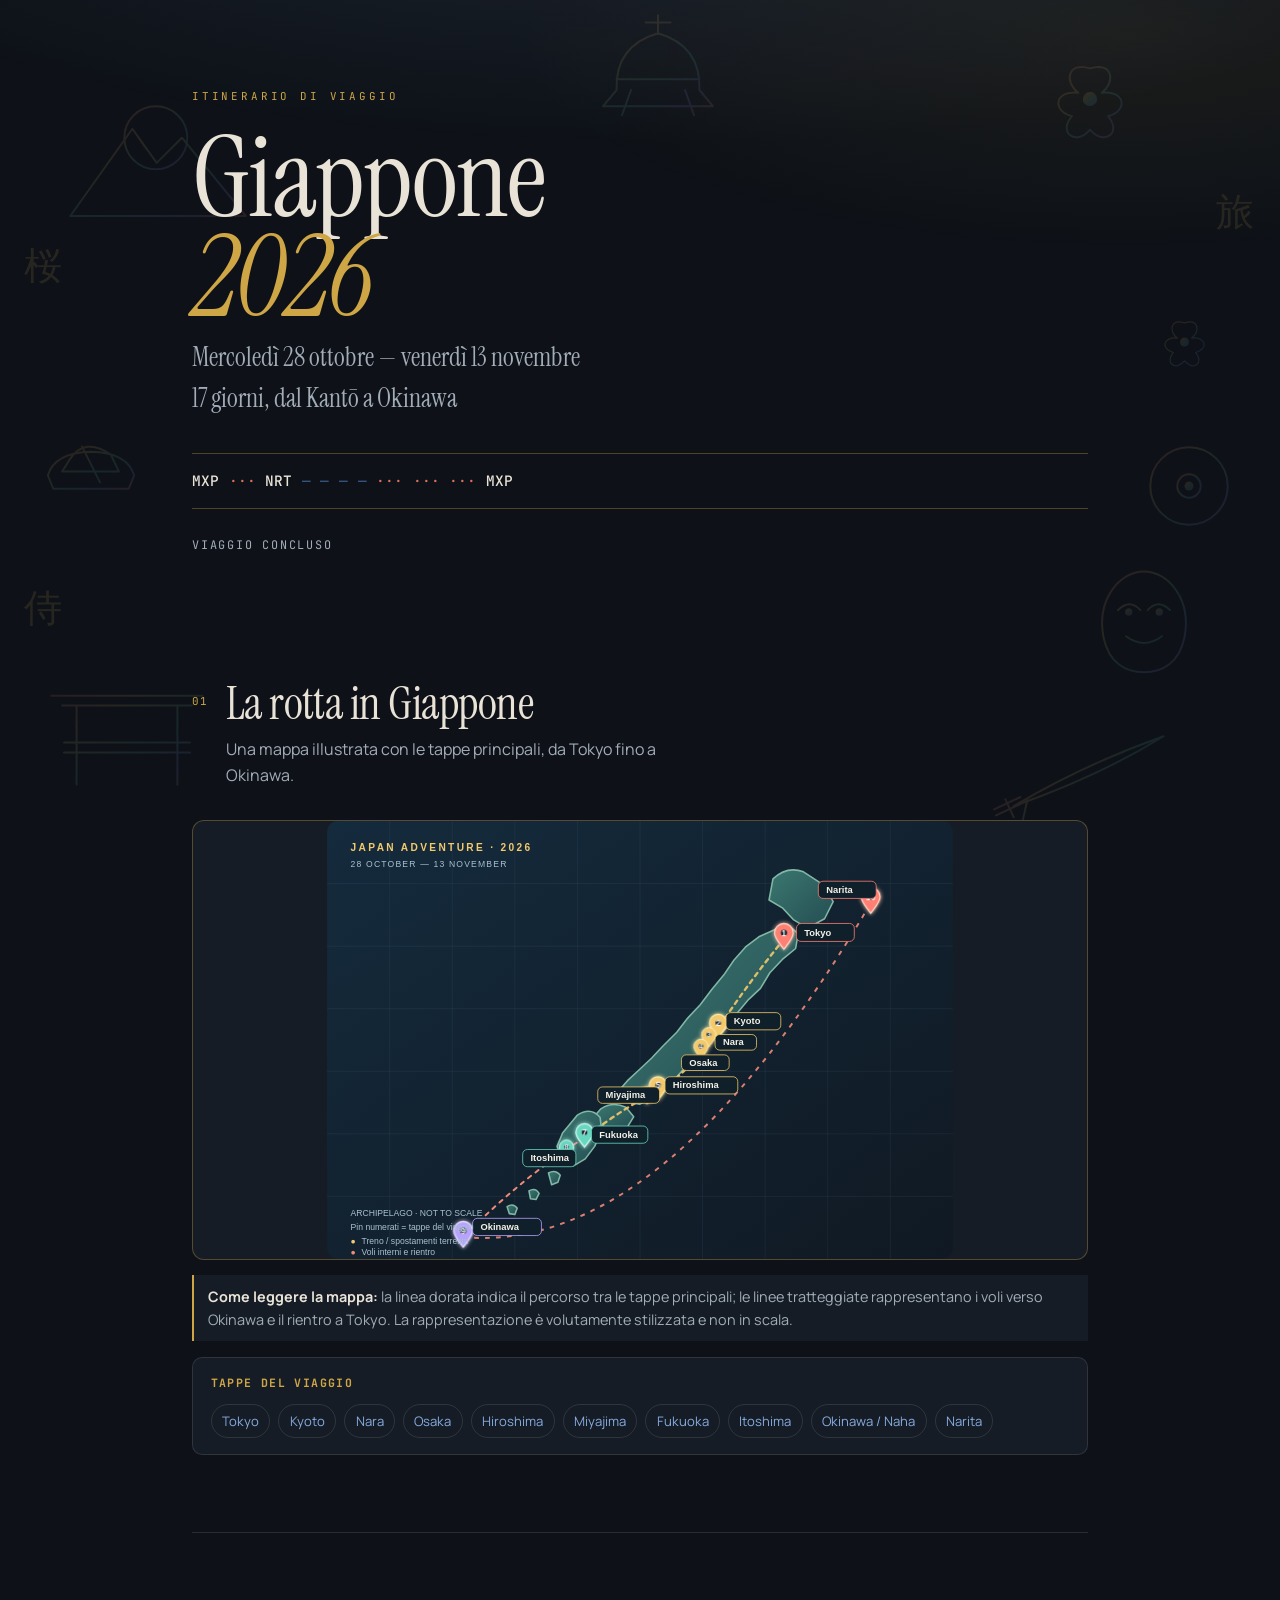
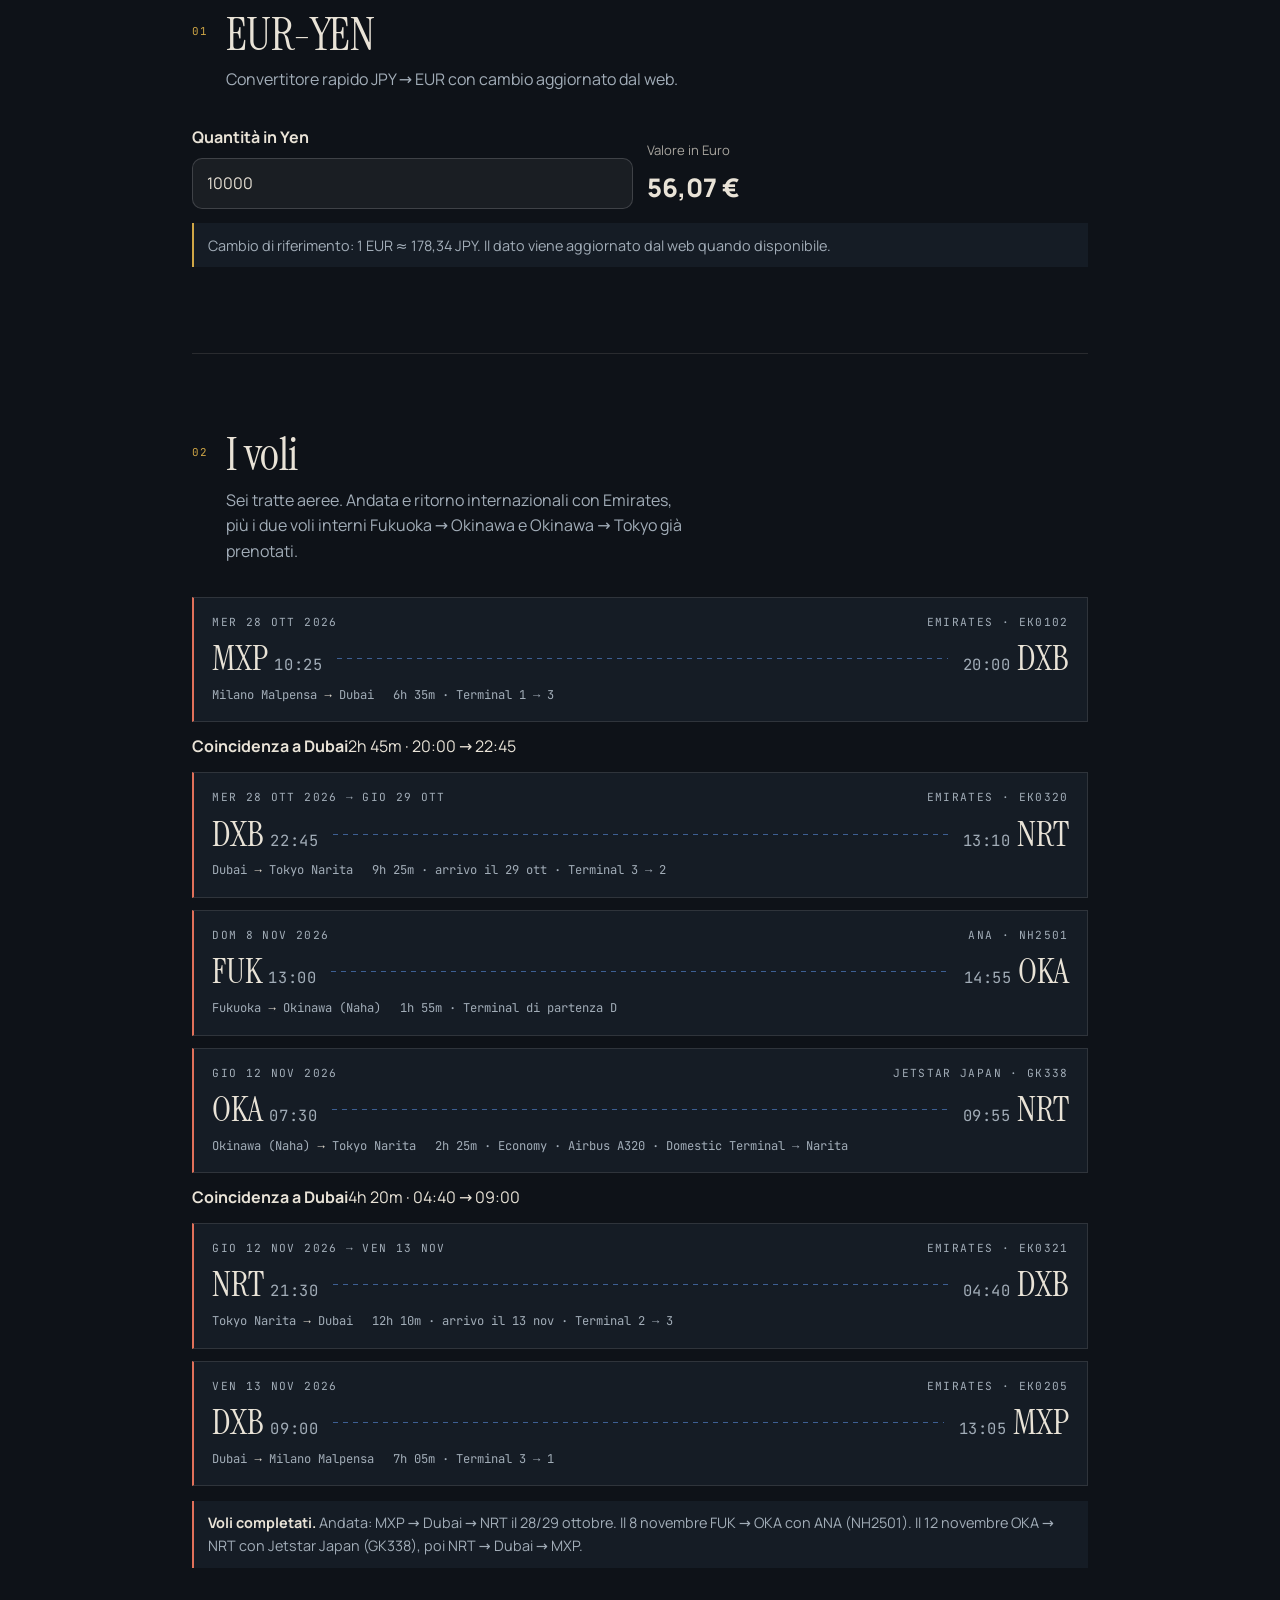
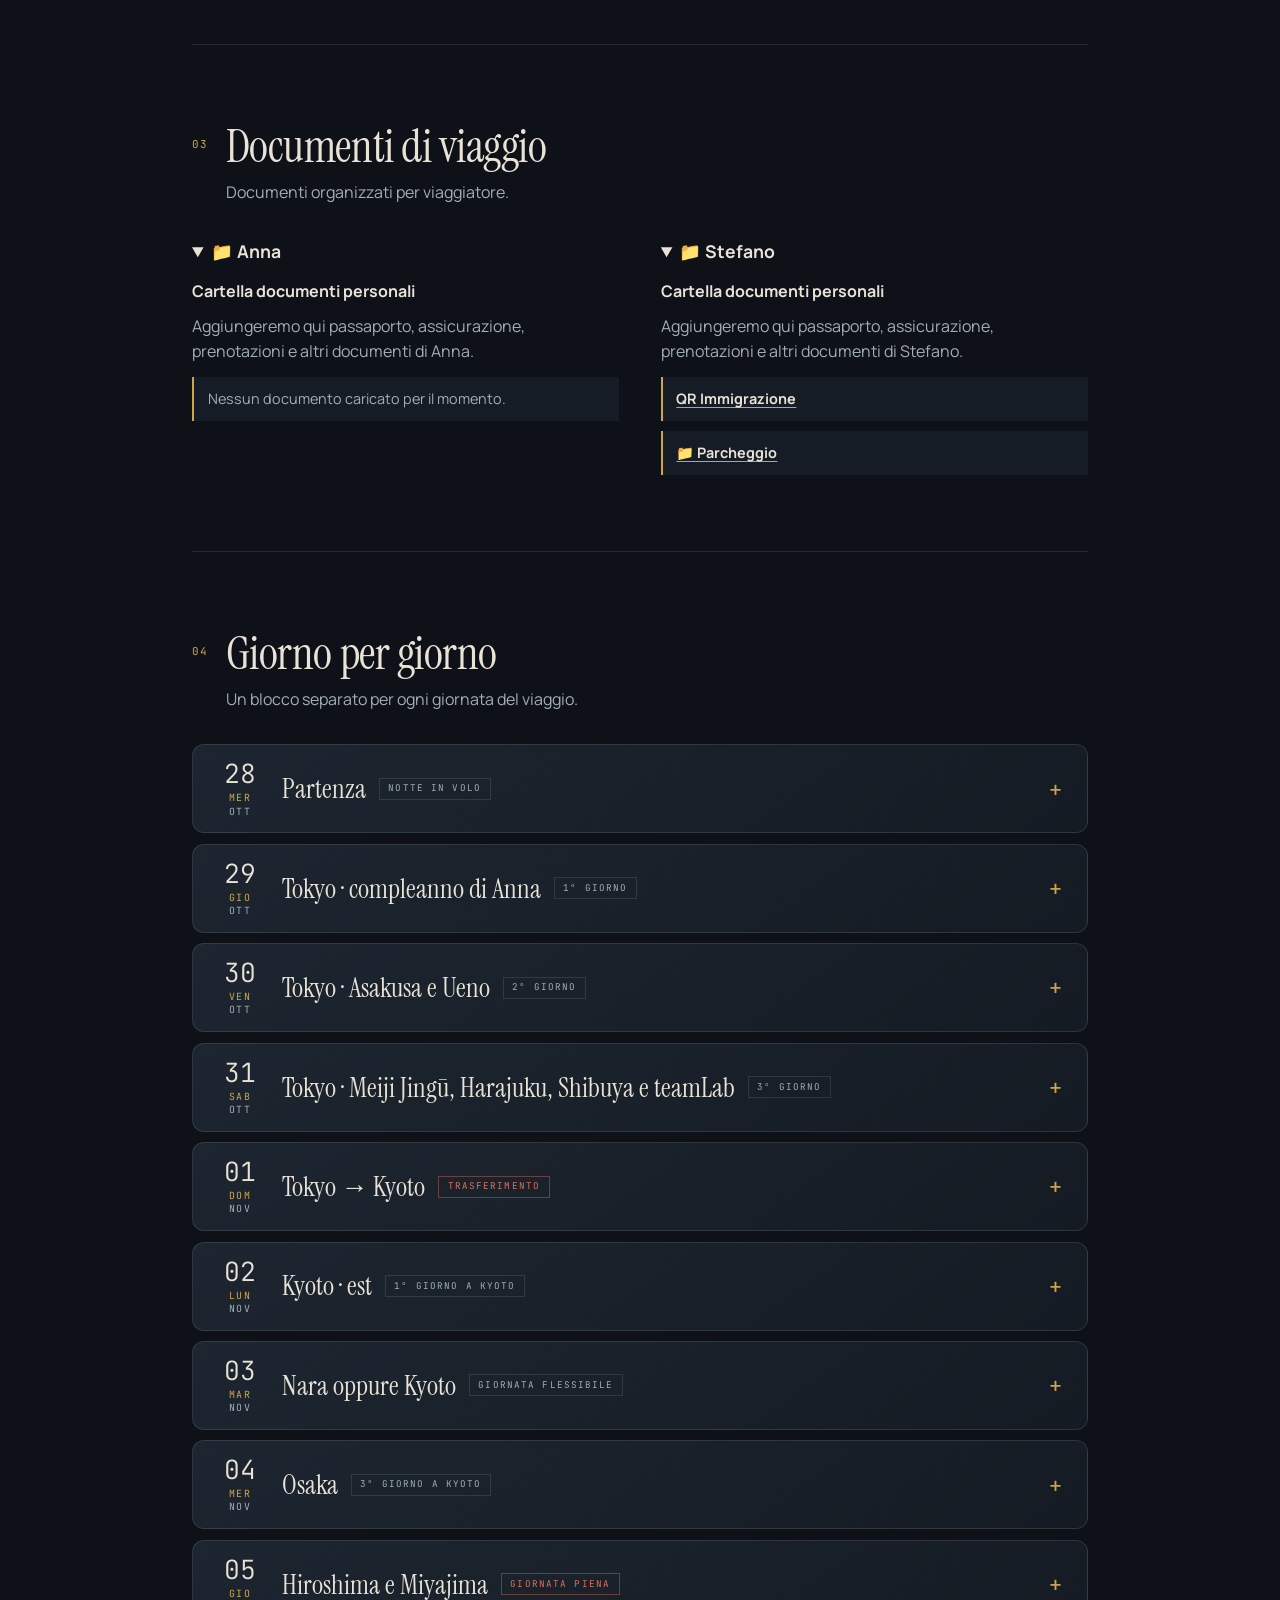
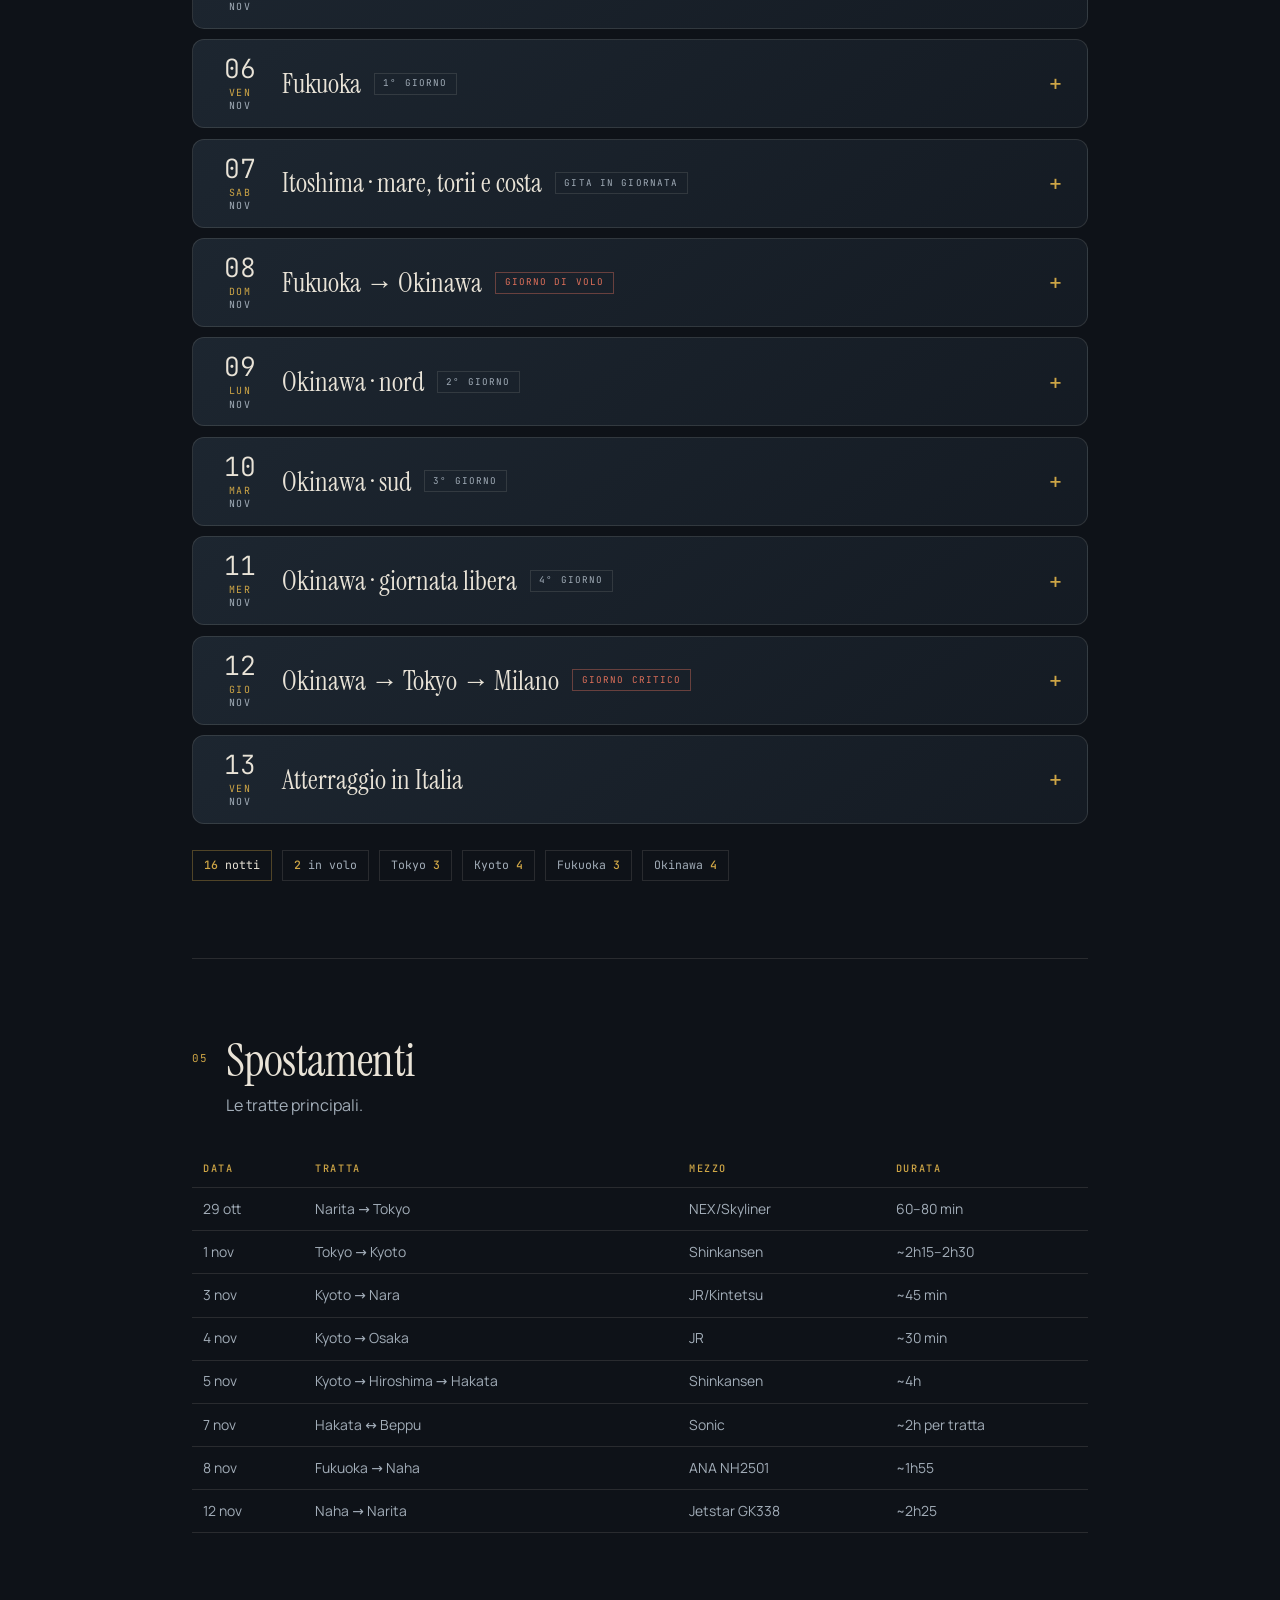
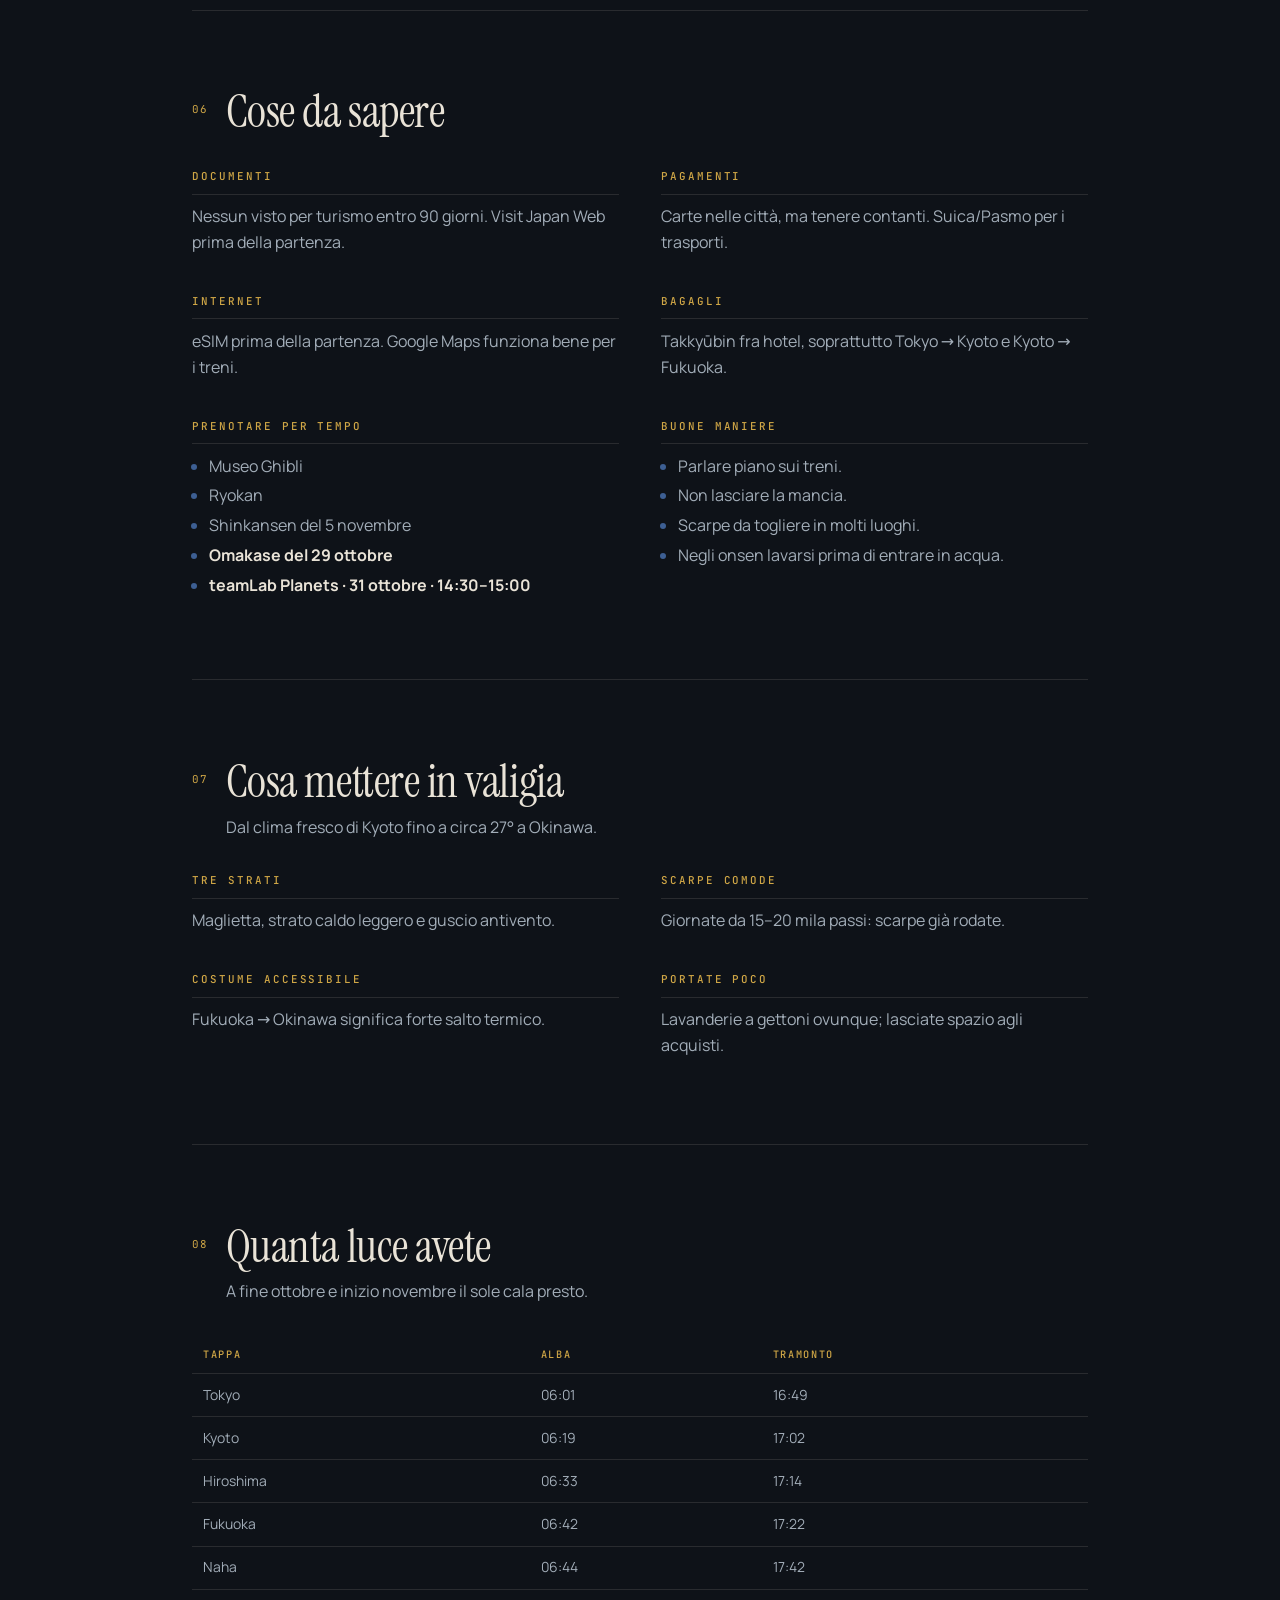
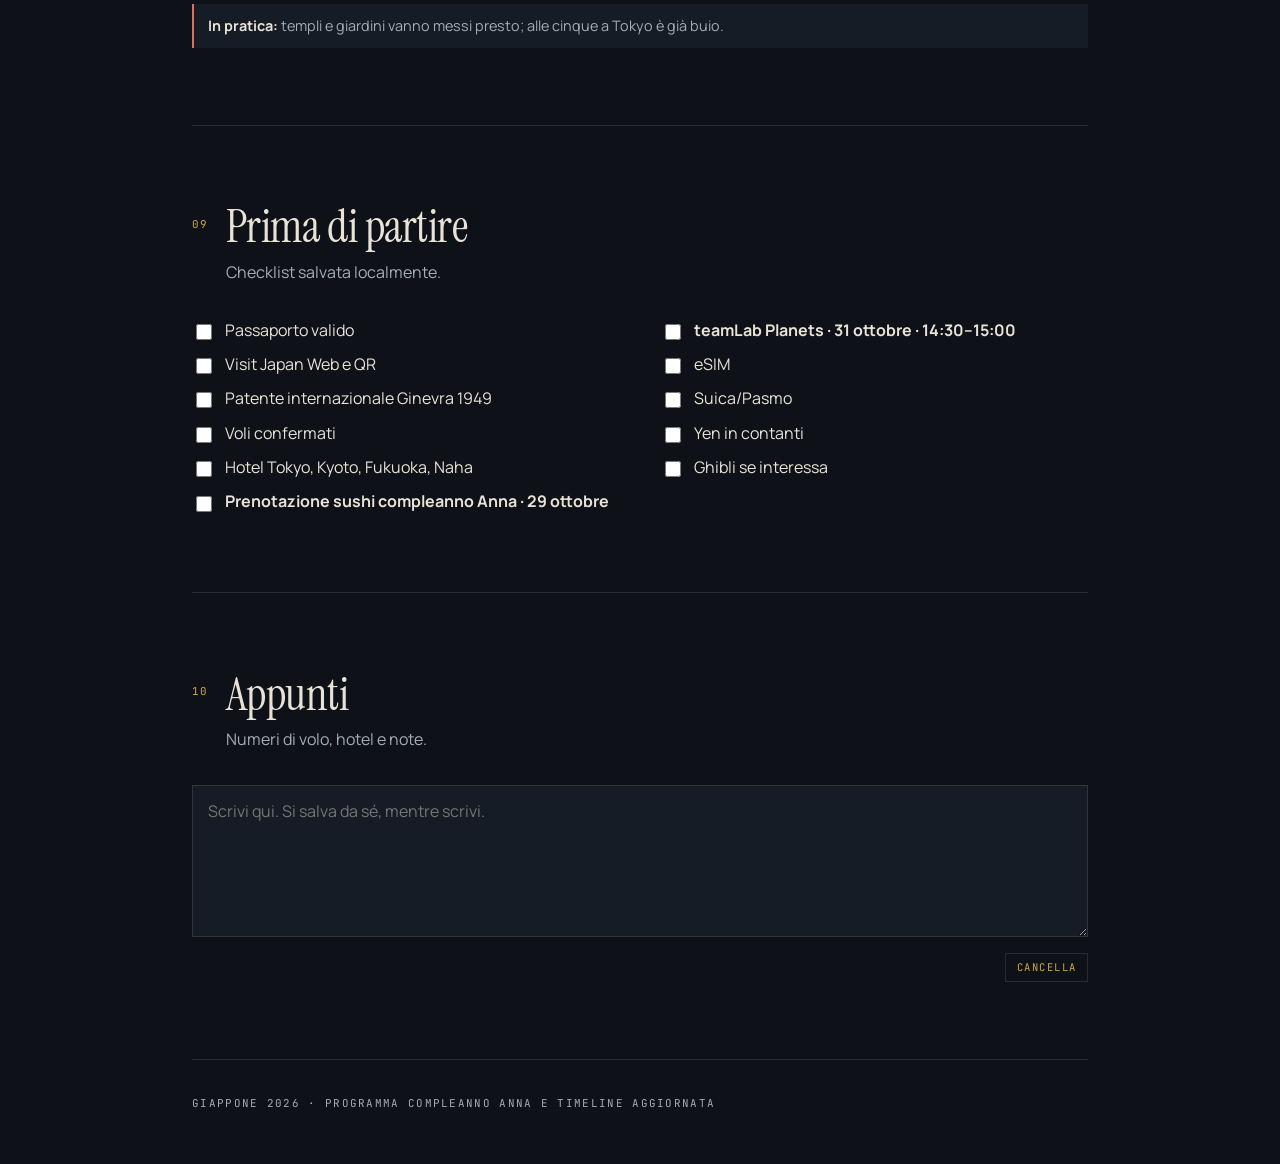
==== commit 2ef23177: "Add multicolor accents to Japanese culture background" ====
--- a/index.html
+++ b/index.html
@@ -11,7 +11,7 @@
 </head>
 <body>
 <svg class="japan-pattern" aria-hidden="true" viewBox="0 0 1440 1000" preserveAspectRatio="xMidYMid slice" xmlns="http://www.w3.org/2000/svg">
-<defs><linearGradient id="jp-ink" x1="0" y1="0" x2="1" y2="1"><stop stop-color="#cfa646"/><stop offset="1" stop-color="#e0705a"/></linearGradient></defs>
+<defs><linearGradient id="jp-ink" x1="0" y1="0" x2="1" y2="1"><stop stop-color="#ff7f9f"/><stop offset=".28" stop-color="#f3c96b"/><stop offset=".58" stop-color="#67d7c0"/><stop offset=".82" stop-color="#9d9bff"/><stop offset="1" stop-color="#ff9b70"/></linearGradient></defs>
 <g fill="none" stroke="url(#jp-ink)" stroke-width="2.2" stroke-linecap="round" stroke-linejoin="round">
 <g transform="translate(72 105)"><circle cx="110" cy="48" r="35"/><path d="M15 135L84 38 111 76 139 48 210 135Z M67 62L84 38 100 61M15 135H210"/></g>
 <g transform="translate(1220 110)"><path d="M0 -34C-25 -42 -29 -19 -13 -7C-39 -10 -43 13 -20 19C-36 37 -16 53 0 34C16 53 36 37 20 19C43 13 39 -10 13 -7C29 -19 25 -42 0 -34Z"/><circle r="8" fill="url(#jp-ink)" stroke="none"/></g>
@@ -22,7 +22,7 @@
 <g transform="translate(150 820)"><path d="M-72 -36H72M-84 -47H84M-56 -36V52M56 -36V52M-70 5H70M-70 16H70"/></g>
 <g transform="translate(1330 540)"><circle r="43"/><path d="M-42 0H42"/><circle r="13"/><circle r="5" fill="url(#jp-ink)" stroke="none"/></g>
 <g transform="translate(740 80)"><path d="M-46 20Q-48 -29 0 -43Q48 -29 46 20L61 38H-61Z M0 -42V-63M-14 -55H14M-46 8H46M-30 20L-40 48M30 20L40 48"/></g>
-</g><g fill="#cfa646" font-family="serif" font-size="42"><text x="35" y="310">桜</text><text x="1360" y="250">旅</text><text x="665" y="950">日本</text><text x="35" y="690">侍</text></g>
+</g><g fill="#f3c96b" font-family="serif" font-size="42"><text x="35" y="310">桜</text><text x="1360" y="250">旅</text><text x="665" y="950">日本</text><text x="35" y="690">侍</text></g>
 </svg>
 <div class="wrap">
 <header class="hero"><p class="eyebrow">Itinerario di viaggio</p><h1>Giappone<br><em>2026</em></h1><p class="dates">Mercoledì 28 ottobre — venerdì 13 novembre<br>17 giorni, dal Kantō a Okinawa</p><div class="routestrip"><b>MXP</b><i class="air">···</i><b>NRT</b><i>—</i><i>—</i><i>—</i><i>—</i><i class="air">···</i><i class="air">···</i><i class="air">···</i><b>MXP</b></div><p class="counter" id="counter"></p></header>
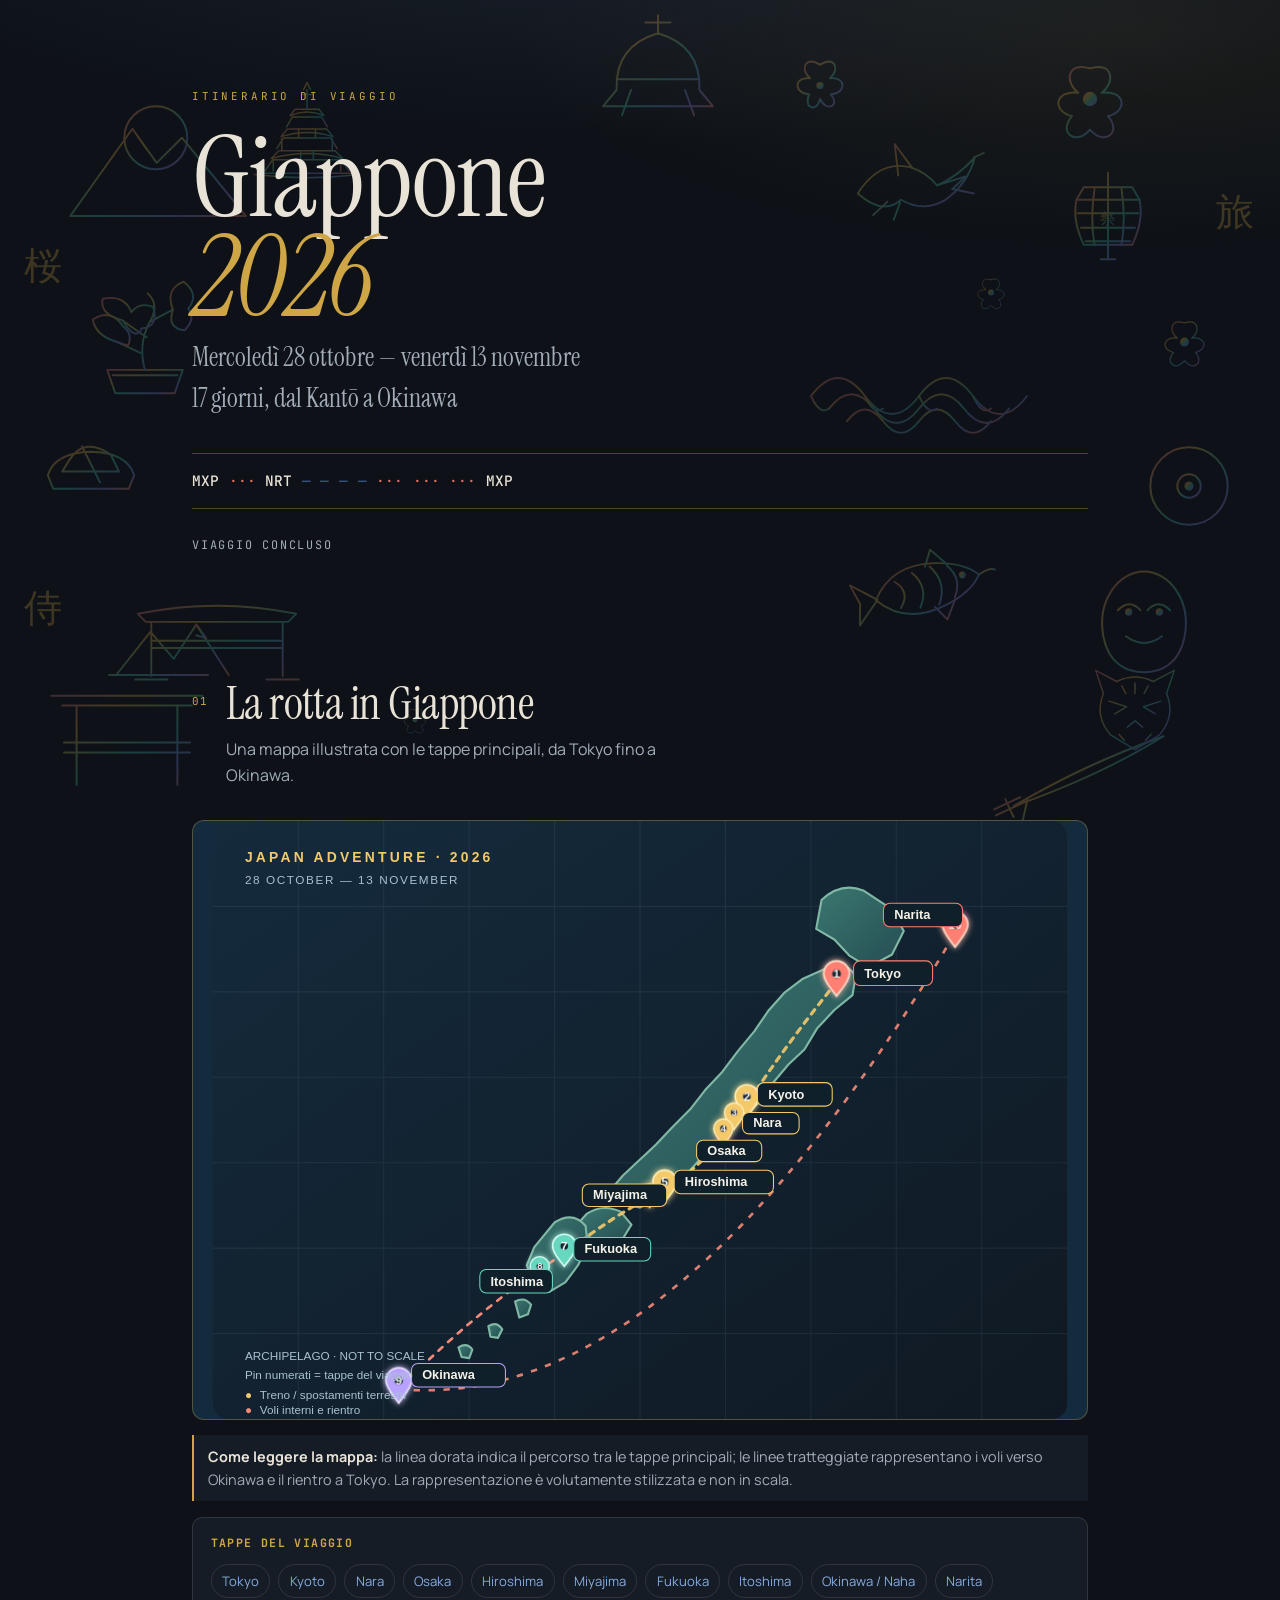
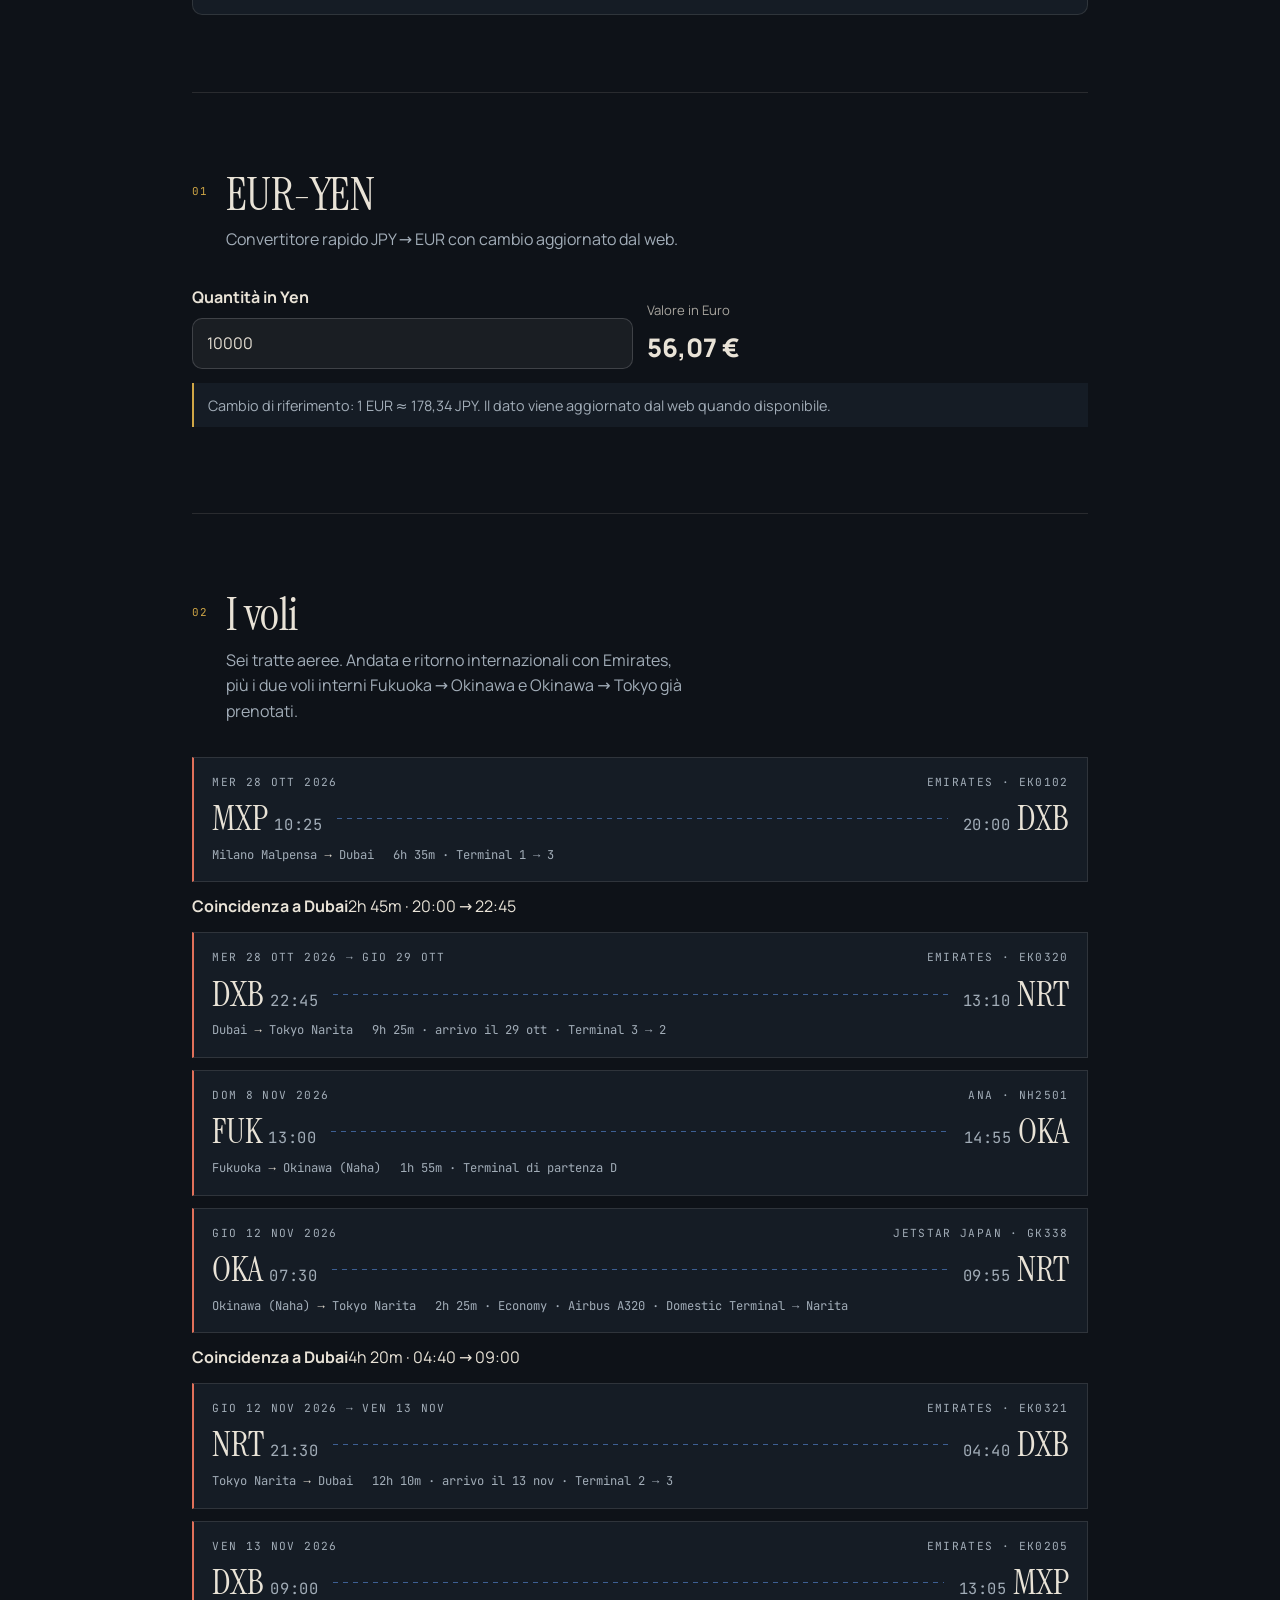
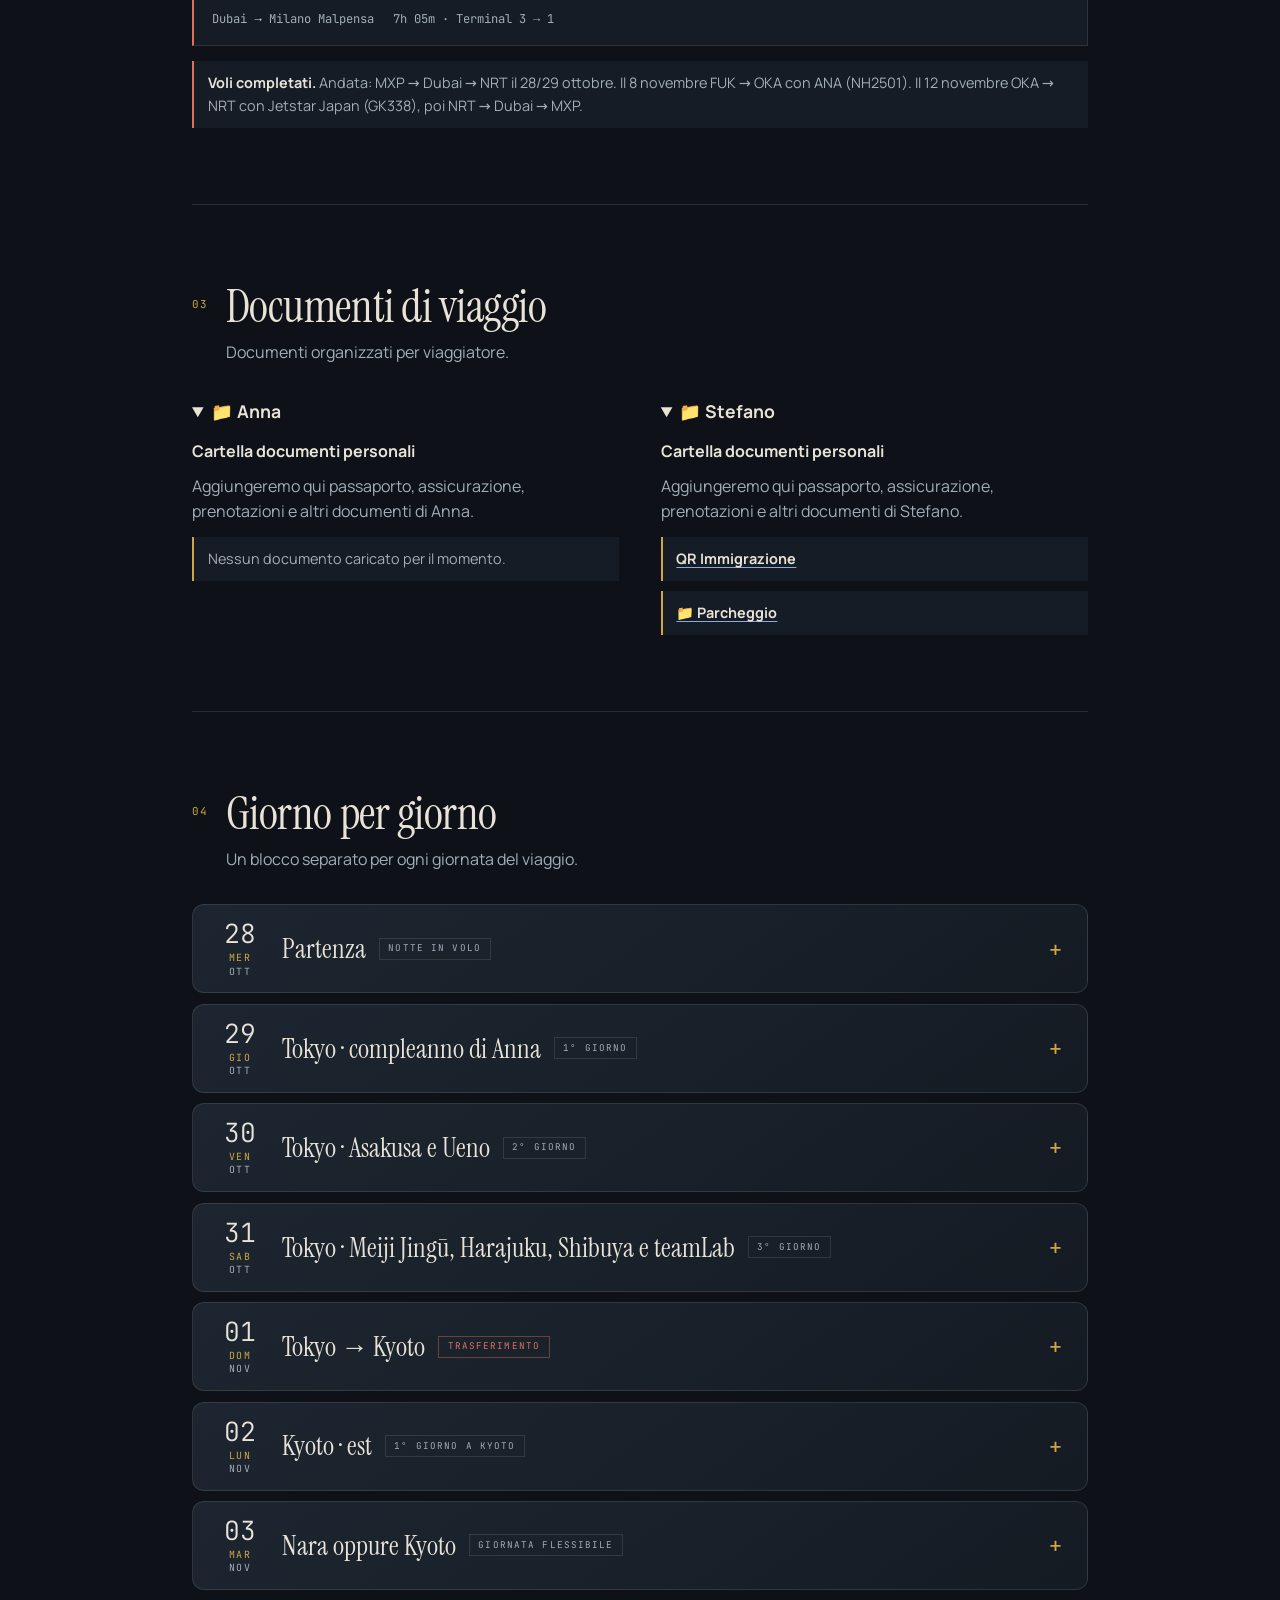
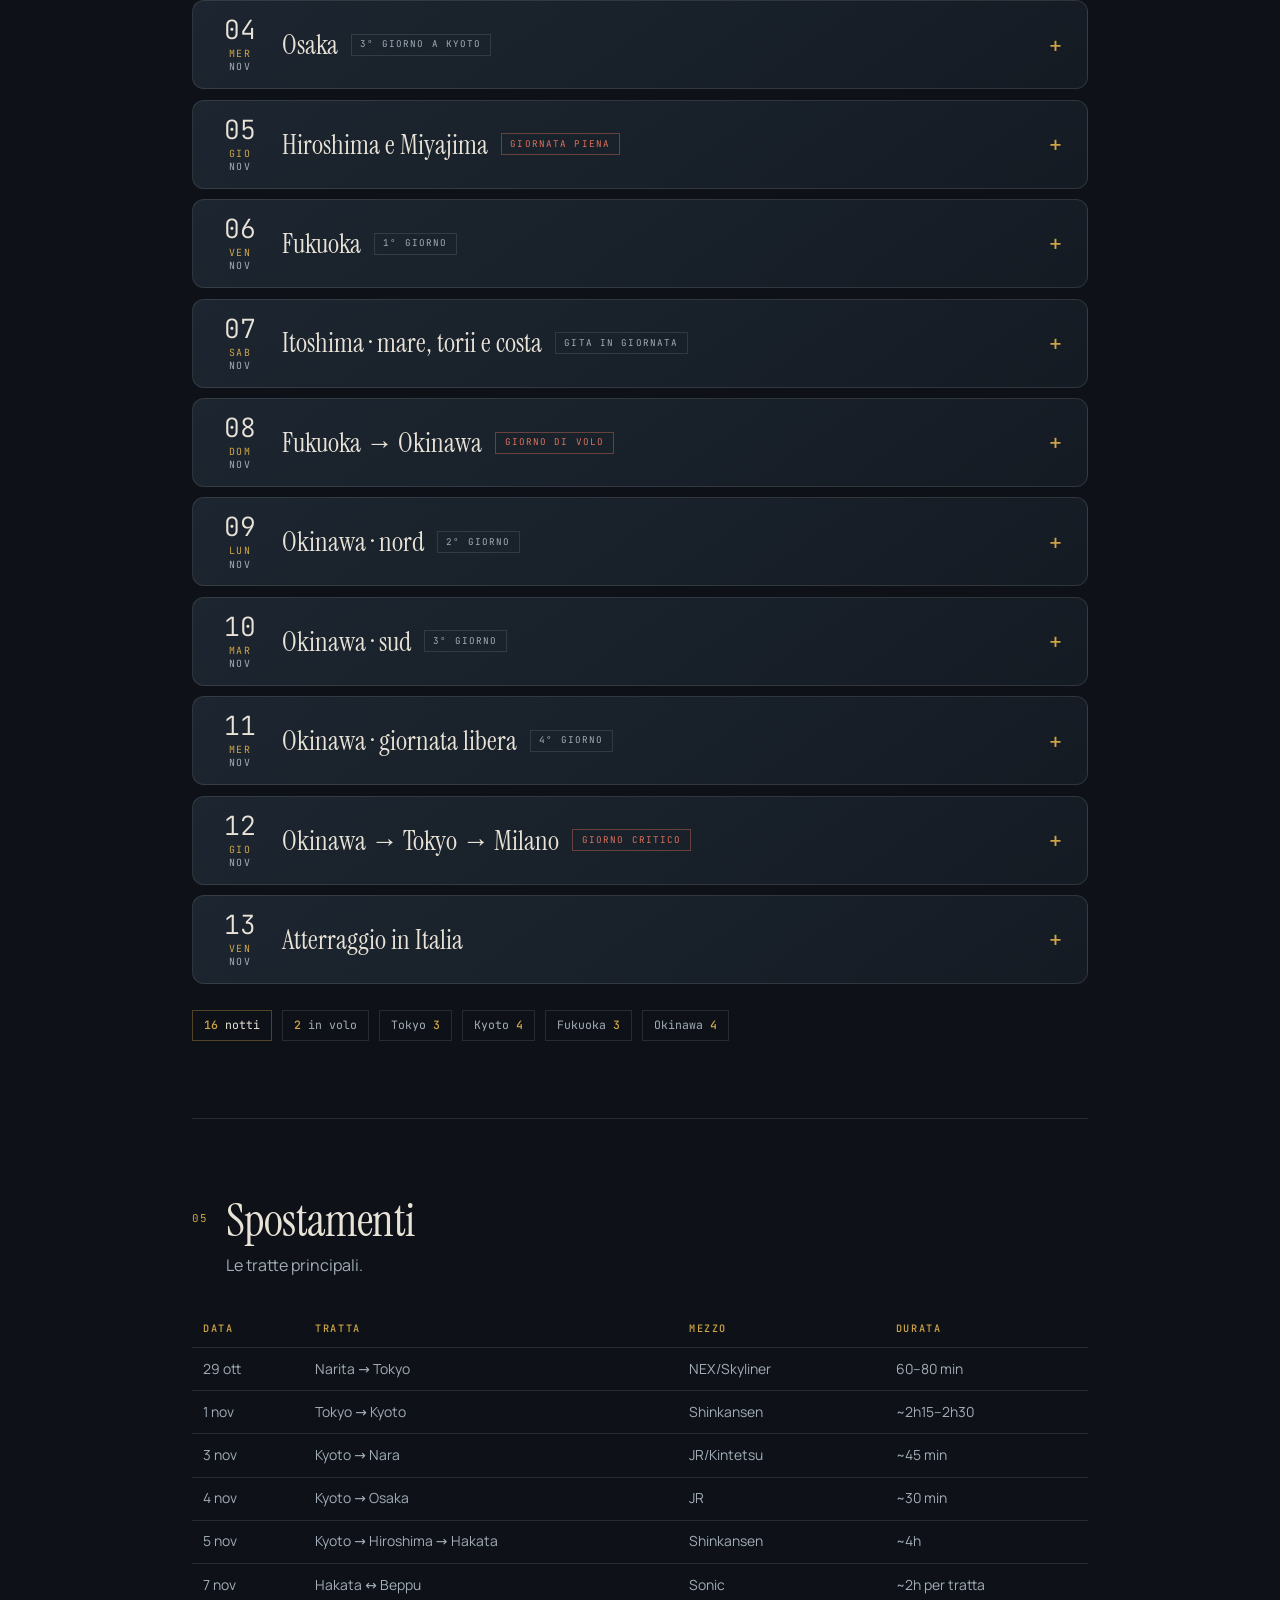
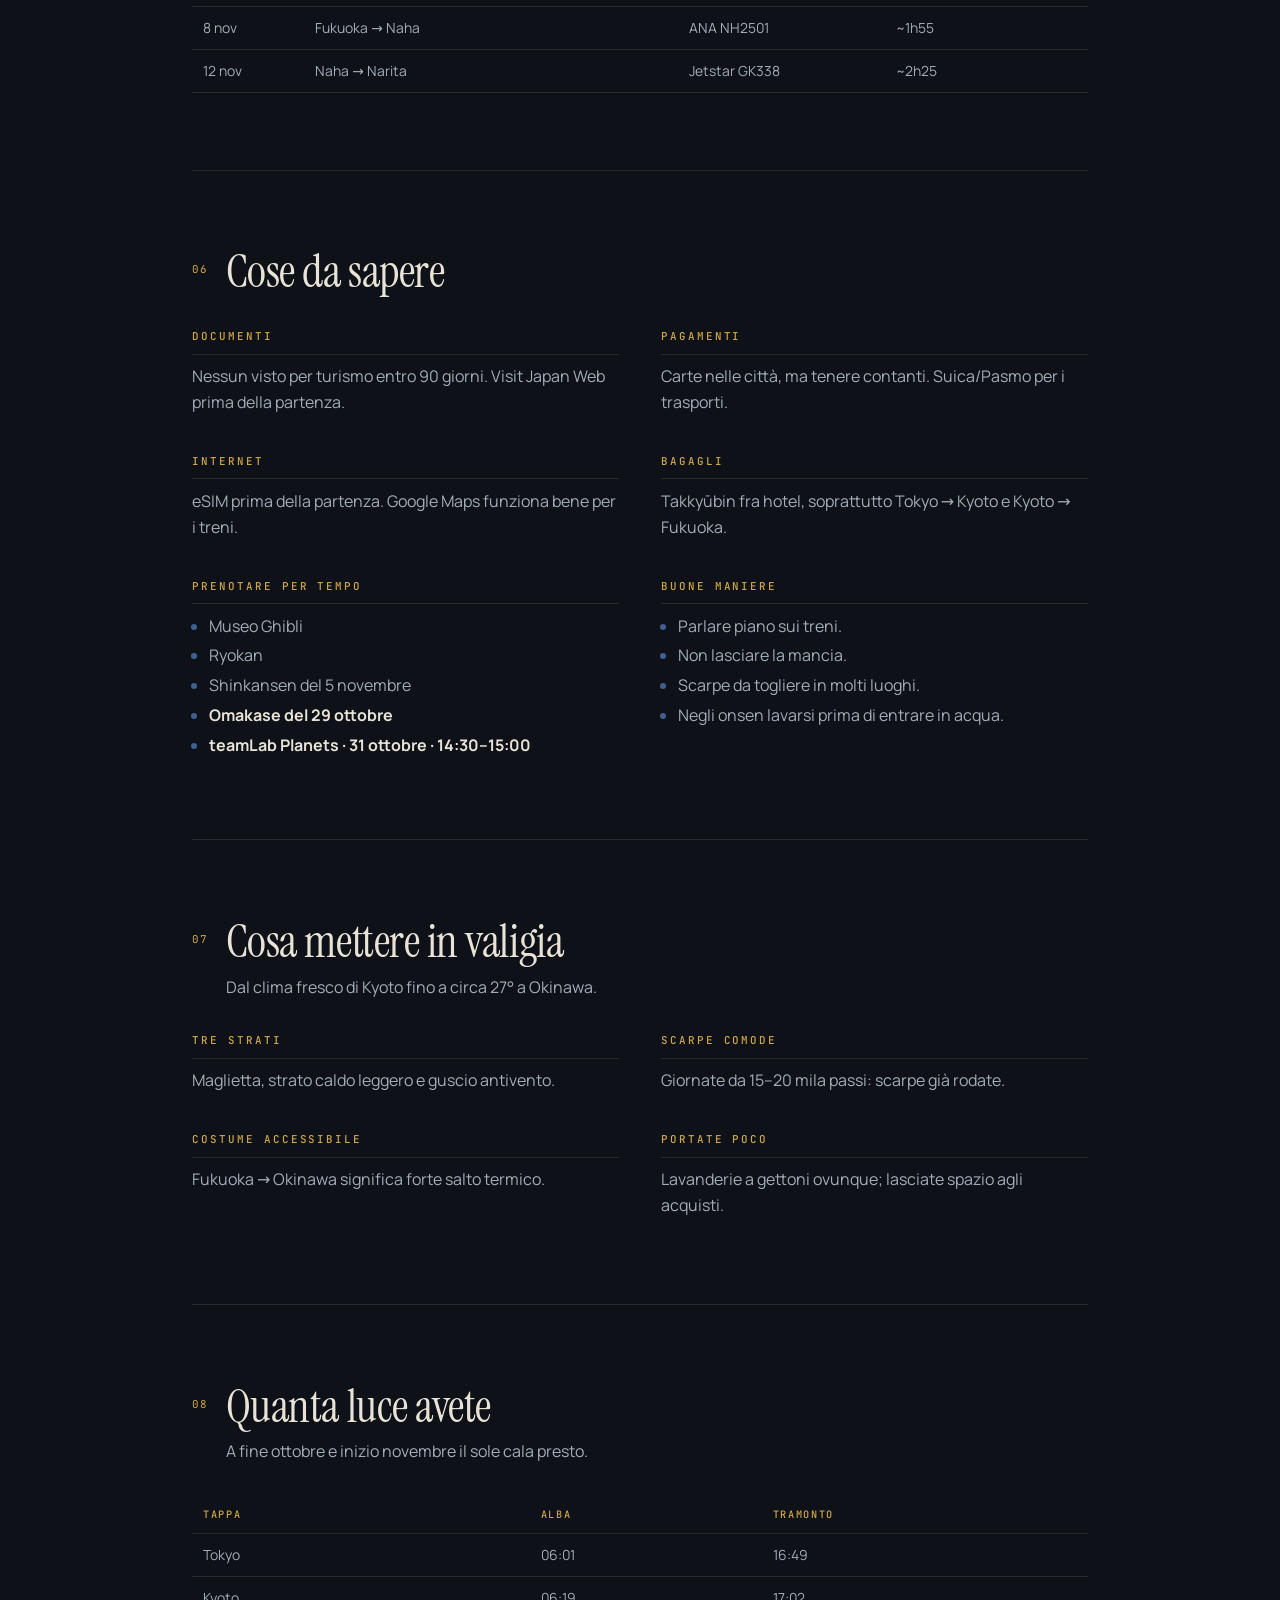
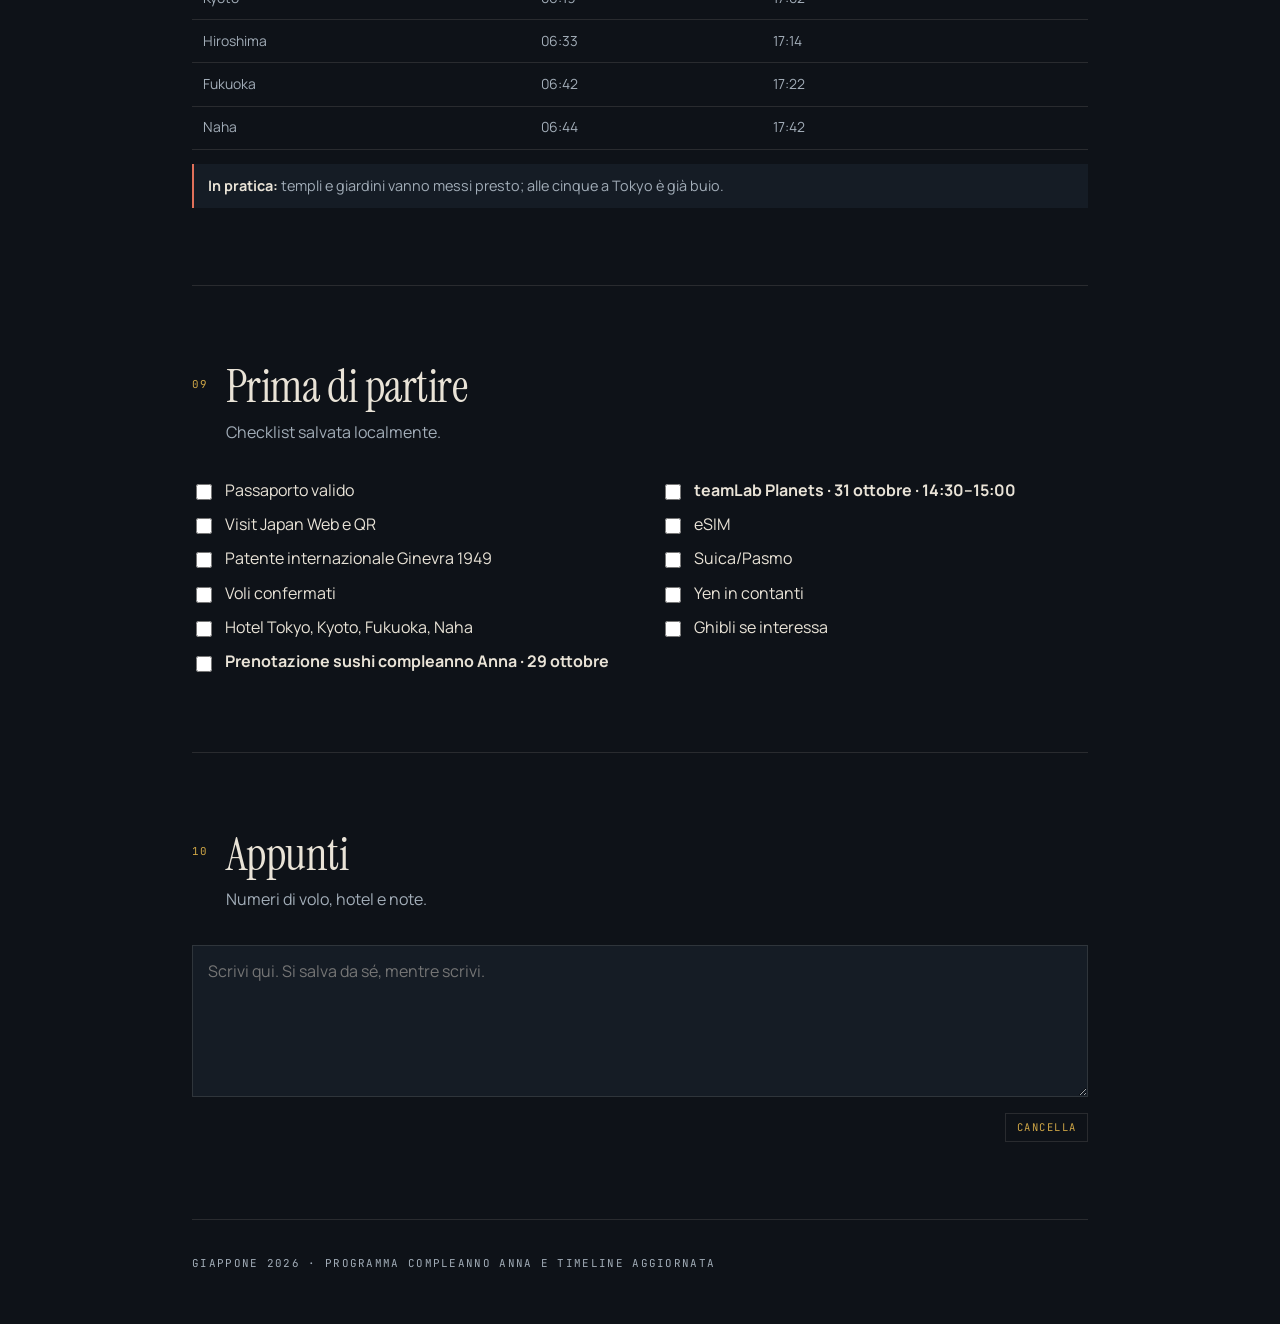
==== commit 7531f65a: "Enrich Japanese background with detailed cultural illustrations" ====
--- a/index.html
+++ b/index.html
@@ -22,6 +22,72 @@
 <g transform="translate(150 820)"><path d="M-72 -36H72M-84 -47H84M-56 -36V52M56 -36V52M-70 5H70M-70 16H70"/></g>
 <g transform="translate(1330 540)"><circle r="43"/><path d="M-42 0H42"/><circle r="13"/><circle r="5" fill="url(#jp-ink)" stroke="none"/></g>
 <g transform="translate(740 80)"><path d="M-46 20Q-48 -29 0 -43Q48 -29 46 20L61 38H-61Z M0 -42V-63M-14 -55H14M-46 8H46M-30 20L-40 48M30 20L40 48"/></g>
+<!-- Nuove illustrazioni decorative: pagoda, gru, onde, lanterna, bonsai, koi e torii -->
+<g fill="none" stroke="url(#jp-ink)" stroke-width="2.1" stroke-linecap="round" stroke-linejoin="round">
+  <!-- Pagoda tradizionale -->
+  <g transform="translate(350 130) scale(.78)">
+    <path d="M-70 80H70M-60 77L-49 61H49L60 77M-51 59Q0 45 51 59L40 48H-40Z"/>
+    <path d="M-43 45L-34 30H34L43 45M-37 28Q0 16 37 28L28 17H-28Z"/>
+    <path d="M-29 14L-21 0H21L29 14M-24 -2Q0 -12 24 -2L17 -11H-17Z"/>
+    <path d="M0 -11V-39M-8 -32H8M-5 -39L0 -49 5 -39"/>
+    <path d="M-36 31V48M36 31V48M-48 61V77M48 61V77M-9 48V61M9 48V61M-12 17V29M12 17V29"/>
+    <path d="M-75 82Q0 91 75 82"/>
+  </g>
+  <!-- Gru giapponese in volo -->
+  <g transform="translate(1030 205)">
+    <path d="M-68 10Q-44 -28 -9 -19Q9 -13 20 1Q42 -8 62 -30Q54 0 28 18Q4 31 -20 17Q-40 35 -68 10Z"/>
+    <path d="M20 1L52 -9 37 5 61 10M-8 -19L-27 -45 -23 -10M-35 19L-51 34M-21 20L-28 39"/>
+    <path d="M61 -30L72 -35"/>
+  </g>
+  <!-- Onde seigaiha -->
+  <g transform="translate(1030 440)" opacity=".9">
+    <path d="M-120 0Q-90 -40 -60 0T0 0T60 0T120 0"/>
+    <path d="M-100 14Q-75 -18 -50 14T0 14T50 14T100 14"/>
+    <path d="M-80 28Q-60 2 -40 28T0 28T40 28T80 28"/>
+    <path d="M-120 0Q-110 22 -100 14M-60 0Q-50 22 -40 14M0 0Q10 22 20 14M60 0Q70 22 80 14"/>
+  </g>
+  <!-- Lanterna chochin -->
+  <g transform="translate(1240 245)">
+    <path d="M0 -53V-36M-27 -37H27L35 -23Q40 0 27 27H-27Q-40 0 -35 -23Z"/>
+    <path d="M-35 -23H35M-34 -8H34M-30 8H30M-25 23H25M0 -36V27M-15 -35Q-20 -2 -15 27M15 -35Q20 -2 15 27M0 27V43M-8 43H8"/>
+    <text x="0" y="4" text-anchor="middle" fill="url(#jp-ink)" stroke="none" font-size="18" font-family="serif">祭</text>
+  </g>
+  <!-- Bonsai in vaso -->
+  <g transform="translate(170 380)">
+    <path d="M-42 31H42L33 57H-33Z M-36 37H36"/>
+    <path d="M0 31Q-8 3 5 -22Q17 -41 3 -54M2 -5L-25 -24M5 -22L31 -36M-5 12L-31 0"/>
+    <path d="M-25 -24Q-51 -31 -47 -48Q-23 -53 -15 -33Q-7 -45 9 -39Q16 -17 -4 -15Q-10 0 -25 -24Z"/>
+    <path d="M31 -36Q22 -59 43 -67Q61 -53 48 -37Q57 -26 44 -13Q24 -15 31 -36Z"/>
+    <path d="M-31 0Q-55 -7 -58 -25Q-38 -38 -24 -17Q-13 -9 -19 4Z"/>
+  </g>
+  <!-- Koi stilizzato -->
+  <g transform="translate(1050 650) rotate(-14)">
+    <path d="M-70 0Q-44 -35 4 -24Q35 -17 48 0Q35 17 4 24Q-44 35 -70 0Z"/>
+    <path d="M-68 0L-94 -23 -88 0 -94 23Z M-8 -23L2 -40 16 -20M-8 23L2 40 16 20"/>
+    <circle cx="30" cy="-4" r="2.8" fill="url(#jp-ink)"/>
+    <path d="M-45 -15Q-30 0 -45 15M-24 -20Q-9 0 -24 20M-3 -22Q12 0 -3 22M16 -18Q29 0 16 18"/>
+    <path d="M48 0Q61 -5 67 -1"/>
+  </g>
+  <!-- Torii con monti sullo sfondo -->
+  <g transform="translate(250 690)">
+    <path d="M-88 -8Q0 -26 88 -8L79 1H-79Z M-73 1V61M73 1V61M-91 65H-55M55 65H91M-73 22H73M-73 30H73"/>
+    <path d="M-112 60L-74 12 -48 42 -23 4 13 60M-120 60H-10"/>
+    <path d="M-23 4L-12 19 -23 16"/>
+  </g>
+  <!-- Maschera kitsune -->
+  <g transform="translate(1270 790) scale(.78)">
+    <path d="M-45 -25L-56 -58 -26 -42Q0 -55 26 -42L56 -58 45 -25Q58 7 35 34L0 55 -35 34Q-58 7 -45 -25Z"/>
+    <path d="M-37 -14L-12 -6 -29 4M37 -14L12 -6 29 4M-11 23L0 14 11 23M-19 -36L-13 -25M19 -36L13 -25M0 -40V-25"/>
+    <path d="M-23 33L-15 42M23 33L15 42"/>
+  </g>
+  <!-- Piccoli sakura e petali sparsi -->
+  <g transform="translate(920 95)">
+    <path d="M0 -23C-16 -34 -23 -18 -11 -8C-29 -10 -30 8 -12 10C-19 26 -3 30 0 15C7 30 23 23 12 10C30 8 29 -10 11 -8C23 -18 16 -34 0 -23Z"/>
+    <circle r="4" fill="url(#jp-ink)" stroke="none"/>
+  </g>
+  <g transform="translate(1110 325) scale(.42)"><path d="M0 -34C-25 -42 -29 -19 -13 -7C-39 -10 -43 13 -20 19C-36 37 -16 53 0 34C16 53 36 37 20 19C43 13 39 -10 13 -7C29 -19 25 -42 0 -34Z"/><circle r="8" fill="url(#jp-ink)" stroke="none"/></g>
+  <g transform="translate(470 800) scale(.34)"><path d="M0 -34C-25 -42 -29 -19 -13 -7C-39 -10 -43 13 -20 19C-36 37 -16 53 0 34C16 53 36 37 20 19C43 13 39 -10 13 -7C29 -19 25 -42 0 -34Z"/><circle r="8" fill="url(#jp-ink)" stroke="none"/></g>
+</g>
 </g><g fill="#f3c96b" font-family="serif" font-size="42"><text x="35" y="310">桜</text><text x="1360" y="250">旅</text><text x="665" y="950">日本</text><text x="35" y="690">侍</text></g>
 </svg>
 <div class="wrap">
--- a/assets/site.css
+++ b/assets/site.css
@@ -344,7 +344,10 @@
 
 /* ---------- mappa del viaggio e shopping ---------- */
 .map-frame{position:relative;width:100%;height:clamp(280px,52vw,440px);overflow:hidden;border:1px solid var(--rule-kin);border-radius:12px;background:var(--sumi-2)}
-.map-frame iframe{display:block;width:100%;height:100%;border:0}\n.map-frame.illustrated-map{height:clamp(300px,62vw,570px);min-height:300px}\n.map-frame.illustrated-map svg{display:block;width:100%;height:100%;min-height:300px}
+.map-frame iframe{display:block;width:100%;height:100%;border:0}
+.map-frame.illustrated-map{height:clamp(340px,68vw,600px);min-height:340px;background:#142b3d}
+.map-frame.illustrated-map svg{display:block;width:100%;height:100%;min-height:340px}
+@media(max-width:520px){.map-frame.illustrated-map{height:500px}.map-frame.illustrated-map svg{min-height:500px}}
 .map-pins{margin-top:1rem;padding:1rem 1.1rem;background:var(--sumi-2);border:1px solid var(--rule);border-radius:10px;display:grid;gap:.7rem}
 .map-pins>b{font-family:"JetBrains Mono",monospace;font-size:.72rem;letter-spacing:.12em;text-transform:uppercase;color:var(--kin)}
 .map-pin-links{display:flex;flex-wrap:wrap;gap:.5rem}
@@ -355,5 +358,6 @@
 .shop-suggestions a{white-space:nowrap}
 
 /* ---------- Japanese culture ambient background ---------- */
-.japan-pattern{position:fixed;inset:0;width:100%;height:100%;pointer-events:none;z-index:0;opacity:.105;overflow:hidden}
-@media(max-width:700px){.japan-pattern{opacity:.075}}
+.japan-pattern{position:fixed;inset:0;width:100%;height:100%;pointer-events:none;z-index:0;opacity:.22;overflow:hidden;filter:saturate(1.35) drop-shadow(0 0 12px rgba(103,215,192,.08))}
+.japan-pattern text{opacity:.9}
+@media(max-width:700px){.japan-pattern{opacity:.14}}
